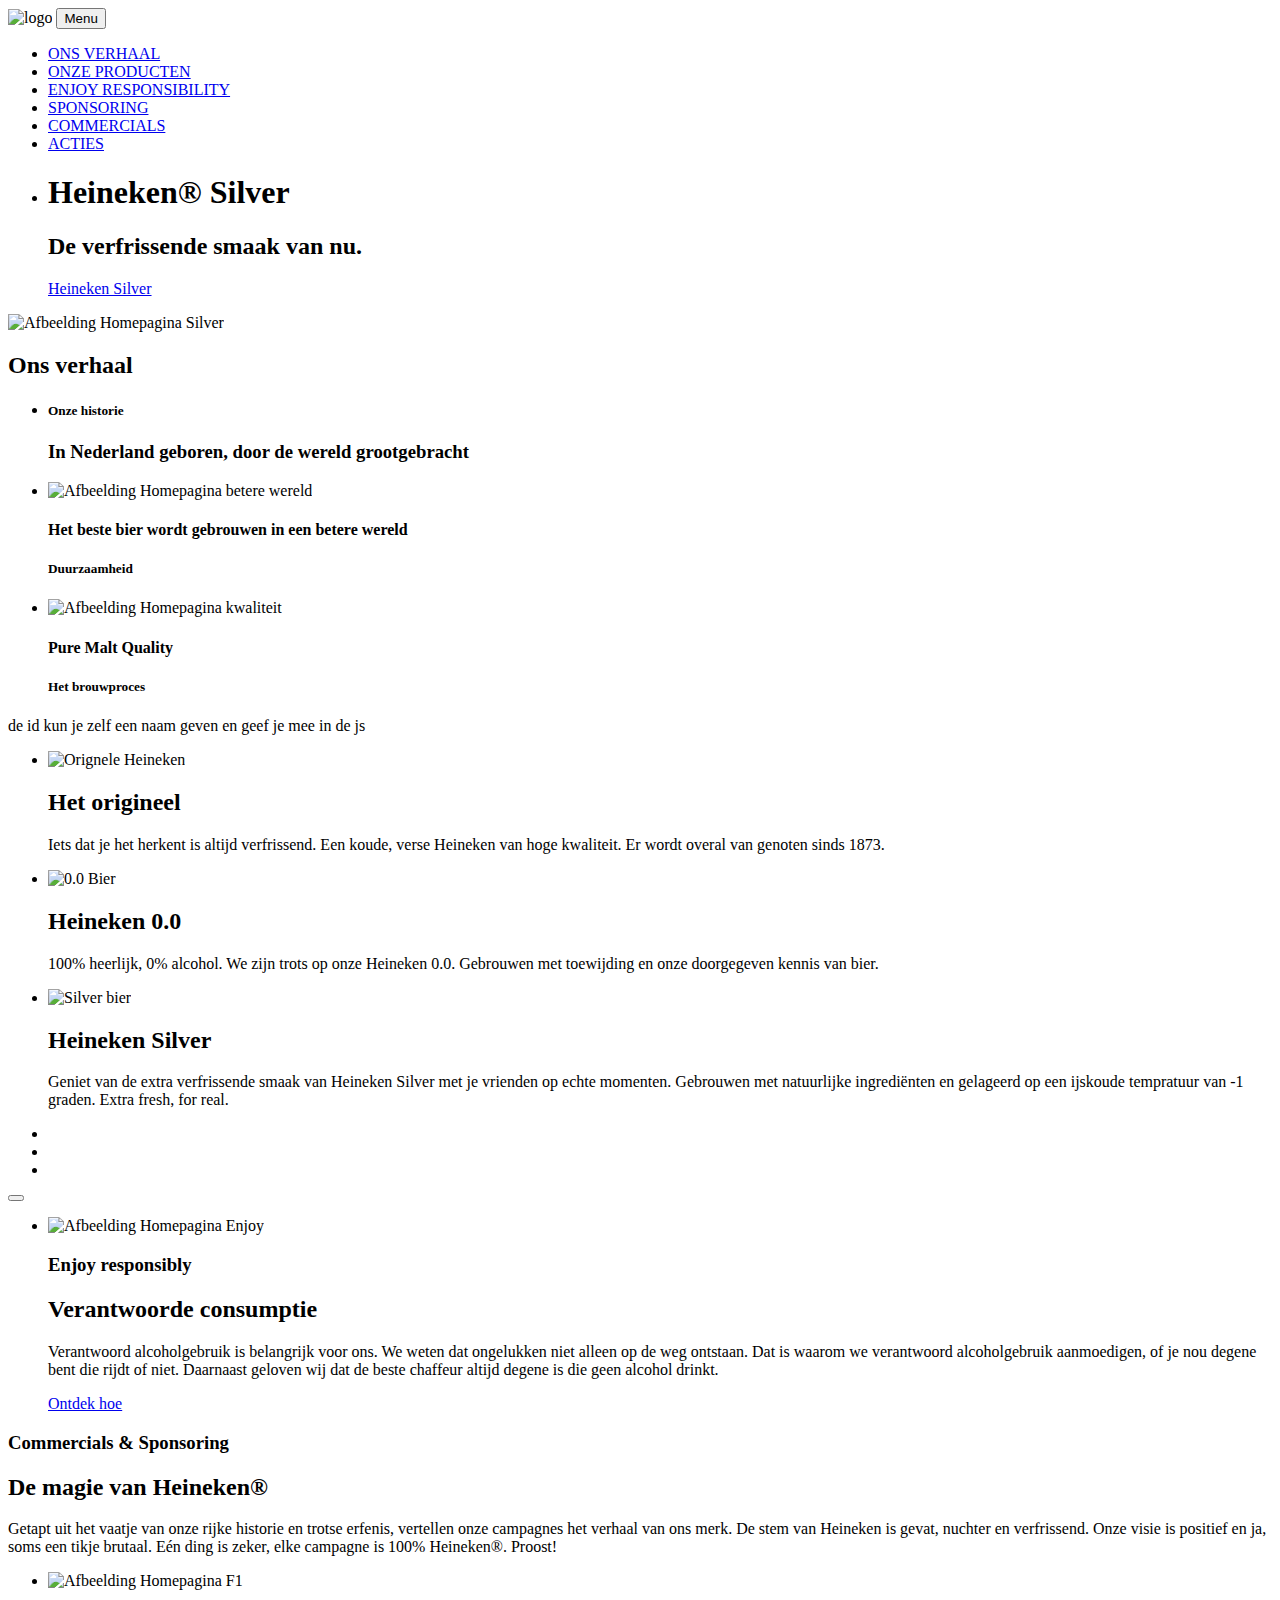
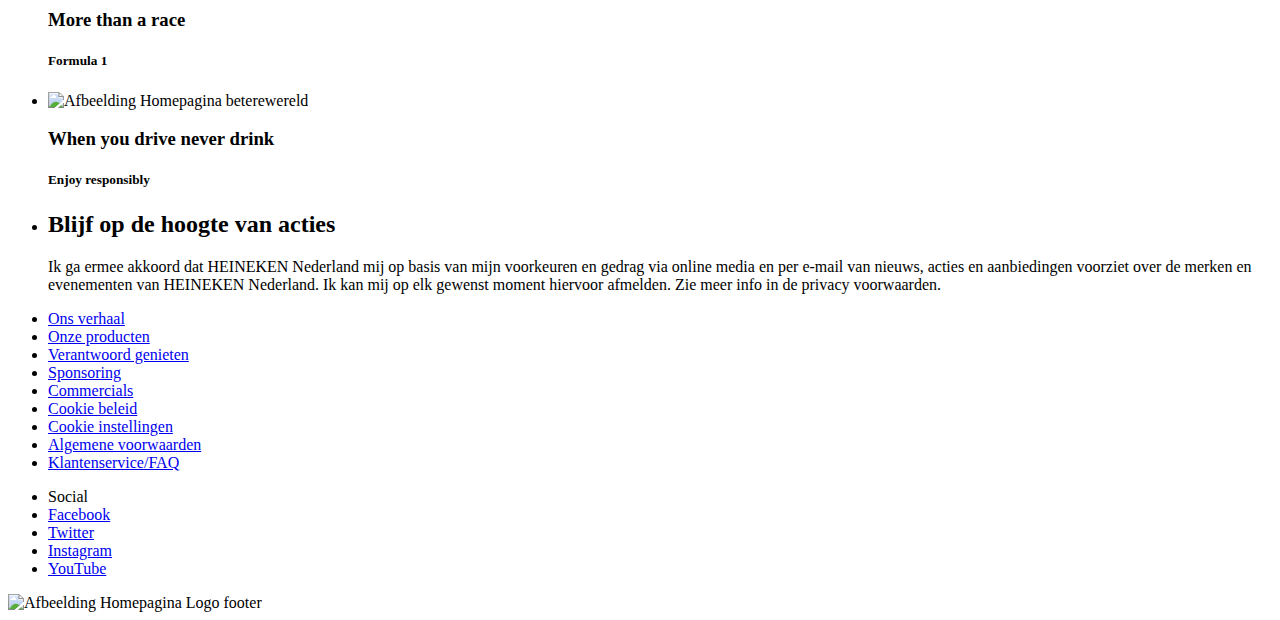
==== basiswebsite/index.html @ 36554cdf "Voortgang 2" ====
<html lang="nl">
<head>
    <meta charset="UTF-8">
    <meta http-equiv="X-UA-Compatible" content="IE=edge">
    <meta name="viewport" content="width=device-width, initial-scale=1.0">
    <title>Document</title>
    <link href="CSS/style.css" rel="stylesheet">
</head>
<body>
    <header>
            <a href="#"></a><img src="Images/heineken-logo.svg" alt="logo">
            <button aria-hidden="true"><img src="https://assets.codepen.io/274456/ui-icon-hamburger.svg" alt="" />Menu</button>
       
            <!-- <ul>   
            <li aria-label="tekst naast 3 spans" piste="rood">
                <button>
                menu
                <span></span>
                <span></span>
                <span></span>
                </button>
            </li>
        </ul>  -->
        
        <nav>   
            <ul>
                <li><a href="#">ONS VERHAAL</a></li>
                <li><a href="OnzeProducten.html">ONZE PRODUCTEN</a></li>
                <li><a href="#">ENJOY RESPONSIBILITY</a></li>
                <li><a href="#">SPONSORING</a></li>
                <li><a href="#">COMMERCIALS</a></li>
                <li><a href="#">ACTIES</a></li>
            </ul>
        </nav>
    </header>
    <main>
        <section>
            <article>
                <ul>
                    <li>
                        <h1>Heineken® Silver</h1>
                        <h2>De verfrissende smaak van nu.</h2>
                        <a href="#">Heineken Silver</a>
                    </li>
                </ul>
                     <img src="Images/Heineken-Silver2-2.jpg" alt="Afbeelding Homepagina Silver">
            </article>
        </section>
        <section>
            <h2>Ons verhaal</h2>
            <ul>
                <li>
                    <h5>Onze historie</h5>
                    <h3>In Nederland geboren, door de wereld grootgebracht</h3>
                    <!-- <img src="Images/heineken-history.jpeg" alt="Afbeelding Homepagina Historie"> -->
                </li>
                <li>
                    <img src="Images/Heineken-beterewereld.jpeg" alt="Afbeelding Homepagina betere wereld">
                    <h4>Het beste bier wordt gebrouwen in een betere wereld</h4>
                    <h5>Duurzaamheid</h5>
                </li>
                <li>
                    <img src="Images/Heineken-kwaliteit.jpeg" alt="Afbeelding Homepagina kwaliteit"> 
                    <h4>Pure Malt Quality</h4>
                    <h5>Het brouwproces</h5>
                </li>
            </ul>
        </section>
        <section id="bolletjesAndAutoScroll" class="caroCarrousel" aria-label="Voorbeeld met bolletjes en auto-scroll na bepaalde tijd" tabIndex="-1">
             de id kun je zelf een naam geven en geef je mee in de js 
            <ul>
            <li id="element1"><img src="Images/heineken-original.png" alt="Orignele Heineken" /></li>
            <h2>Het origineel</h2>
            <p>Iets dat je het herkent is altijd verfrissend. Een koude, verse Heineken van hoge kwaliteit.
                Er wordt overal van genoten sinds 1873.</p>

            <li id="element2"><img src="Images/heineken-00.png" alt="0.0 Bier" /></li>
            <h2>Heineken 0.0</h2>
            <p>100% heerlijk, 0% alcohol. We zijn trots op onze Heineken 0.0. Gebrouwen met 
                toewijding en onze doorgegeven kennis van bier.</p>

            <li id="element3"><img src="Images/heineken-silver.png" alt="Silver bier" /></li>
            <h2>Heineken Silver</h2>
            <p>Geniet van de extra verfrissende smaak van Heineken Silver met je vrienden op 
                echte momenten. Gebrouwen met natuurlijke ingrediënten en gelageerd op een ijskoude
                tempratuur van -1 graden. Extra fresh, for real.</p>
            </ul>
            
            <nav>
            <ul>
                <li><a href="#element1" aria-label="go to element1"></a></li>
                <li><a href="#element2" aria-label="go to element2"></a></li>
                <li><a href="#element3" aria-label="go to element3"></a></li>
            </ul>
            </nav>
            
            <button aria-label="start/stop autoscroll"></button>
        </section>
        <section>
            <ul>
                <li>
                    <img src="Images/heineken-enjoy.jpeg" alt="Afbeelding Homepagina Enjoy"> 
                    <h3>Enjoy responsibly</h3>
                    <h2>Verantwoorde consumptie</h2>
                    <p>Verantwoord alcoholgebruik is belangrijk voor ons. We weten dat ongelukken niet 
                        alleen op de weg ontstaan. Dat is waarom we verantwoord alcoholgebruik aanmoedigen, 
                        of je nou degene bent die rijdt of niet. Daarnaast geloven wij dat de beste chaffeur 
                        altijd degene is die geen alcohol drinkt.</p>
                    <a href="#">Ontdek hoe</a>
                </li>
            </ul>
        </section>
        <section>
            <h3>Commercials & Sponsoring</h3>
            <h2>De magie van Heineken®</h2>
            <p>Getapt uit het vaatje van onze rijke historie en trotse erfenis, vertellen onze campagnes 
                het verhaal van ons merk. De stem van Heineken is gevat, nuchter en verfrissend. Onze visie 
                is positief en ja, soms een tikje brutaal. Eén ding is zeker, elke campagne is 100% Heineken®. Proost!</p>
        </section>
        <section>
            <ul>
                <li>
                    <img src="Images/Heineken-f1.jpeg" alt="Afbeelding Homepagina F1"> 
                    <h3>More than a race</h3>
                    <h5>Formula 1</h5>
                </li>
                <li>
                    <img src="Images/Heineken-vaderzoon.png" alt="Afbeelding Homepagina beterewereld"> 
                    <h3>When you drive never drink</h3>
                    <h5>Enjoy responsibly</h5>
                </li>
            </ul>
        </section>  

    </main>
    <footer>
        <ul>
            <li>
                <h2>Blijf op de hoogte van acties</h2>
                <p>Ik ga ermee akkoord dat HEINEKEN Nederland mij op basis van mijn voorkeuren en gedrag via online
                    media en per e-mail van nieuws, acties en aanbiedingen voorziet over de merken en evenementen van HEINEKEN
                    Nederland. Ik kan mij op elk gewenst moment hiervoor afmelden. Zie meer info in de privacy voorwaarden. 
                </p>
            </li>
            <li><a href="#">Ons verhaal</a></li>
            <li><a href="OnzeProducten.html">Onze producten</a></li>
            <li><a href="#">Verantwoord genieten</a></li>
            <li><a href="#">Sponsoring</a></li>
            <li><a href="#">Commercials</a></li>
            <li><a href="#">Cookie beleid</a></li>
            <li><a href="#">Cookie instellingen</a></li>
            <li><a href="#">Algemene voorwaarden</a></li>
            <li><a href="#">Klantenservice/FAQ</a></li>
        </ul>
        <ul>
            <li>Social</li>
            <li><a href="https://www.facebook.com">Facebook</a></li>
            <li><a href="https://twitter.com/?lang=nl">Twitter</a></li>
            <li><a href="https://www.instagram.com">Instagram</a></li>
            <li><a href="https://www.youtube.com/">YouTube</a></li>
        </ul>
        <img src="Images/heineken-logo.svg" alt="Afbeelding Homepagina Logo footer">

    </footer>
<script src="JS/js.js"></script>
</body>
</html>
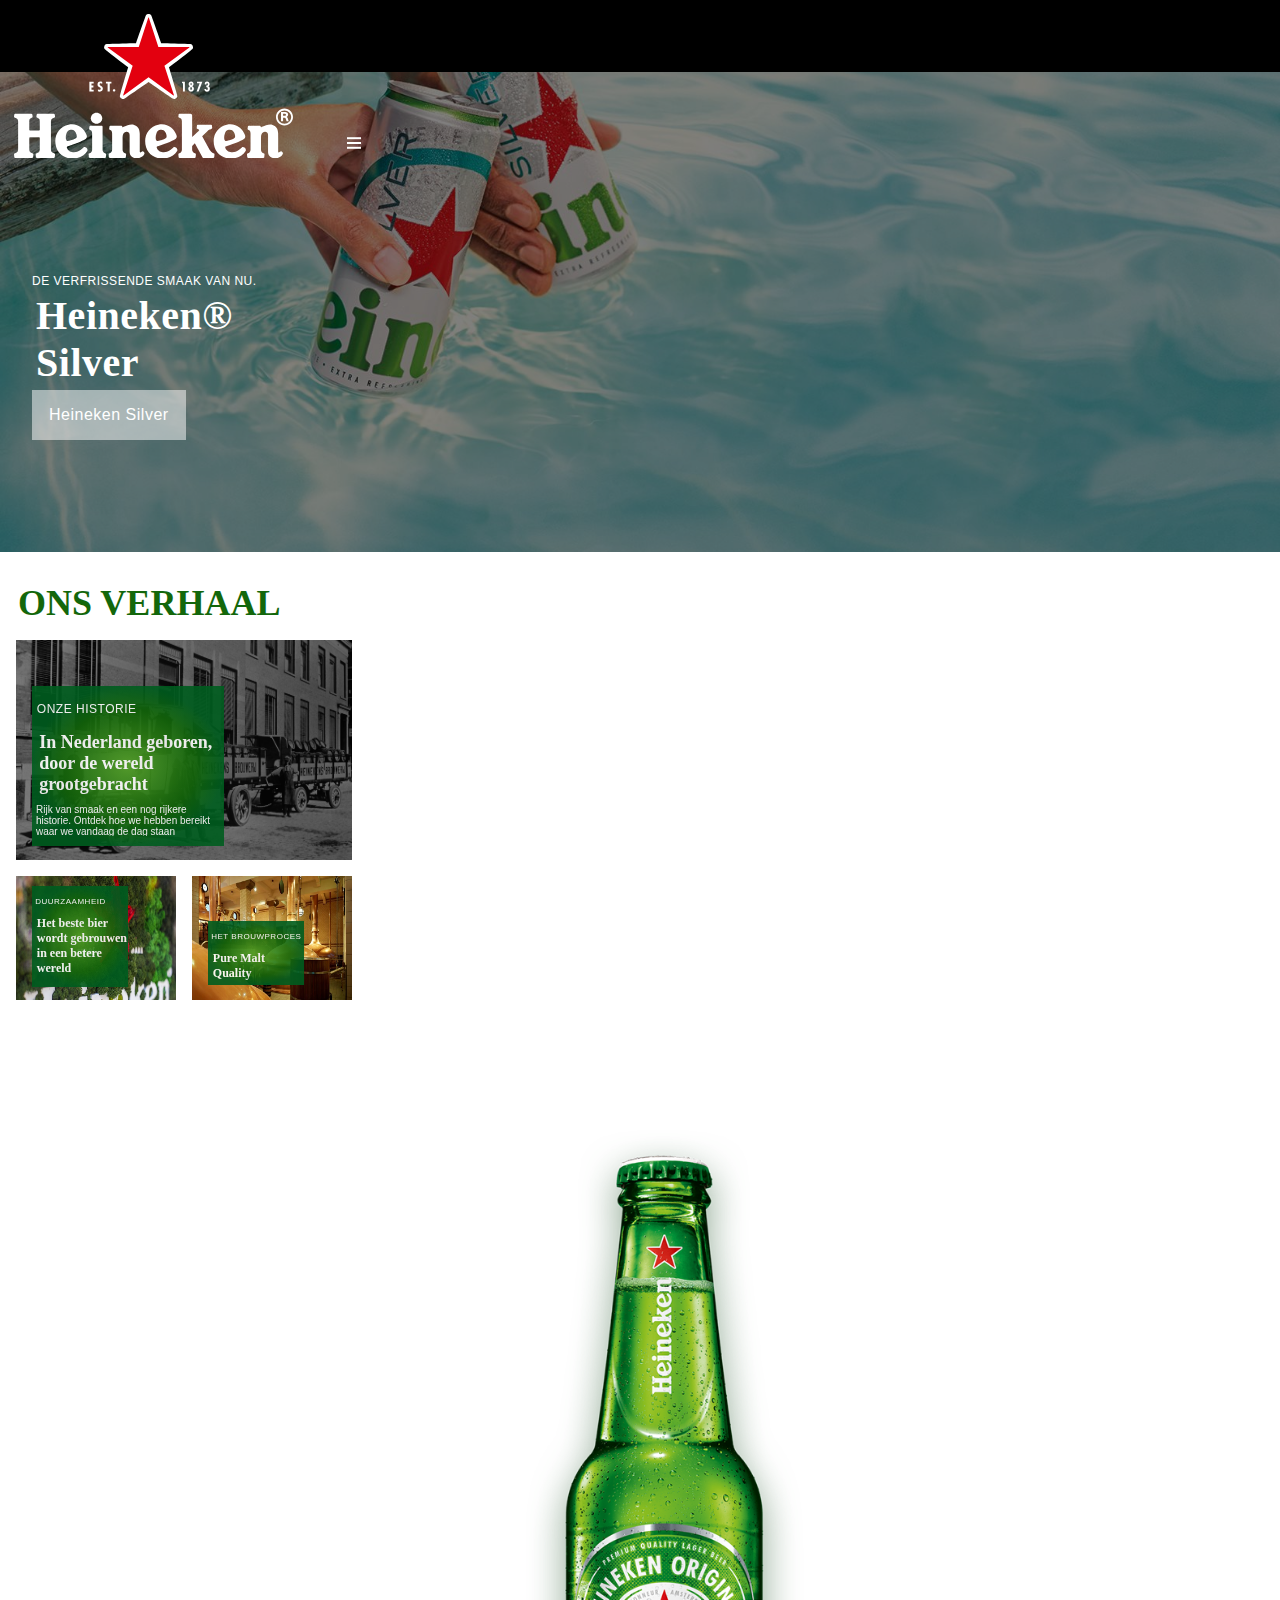
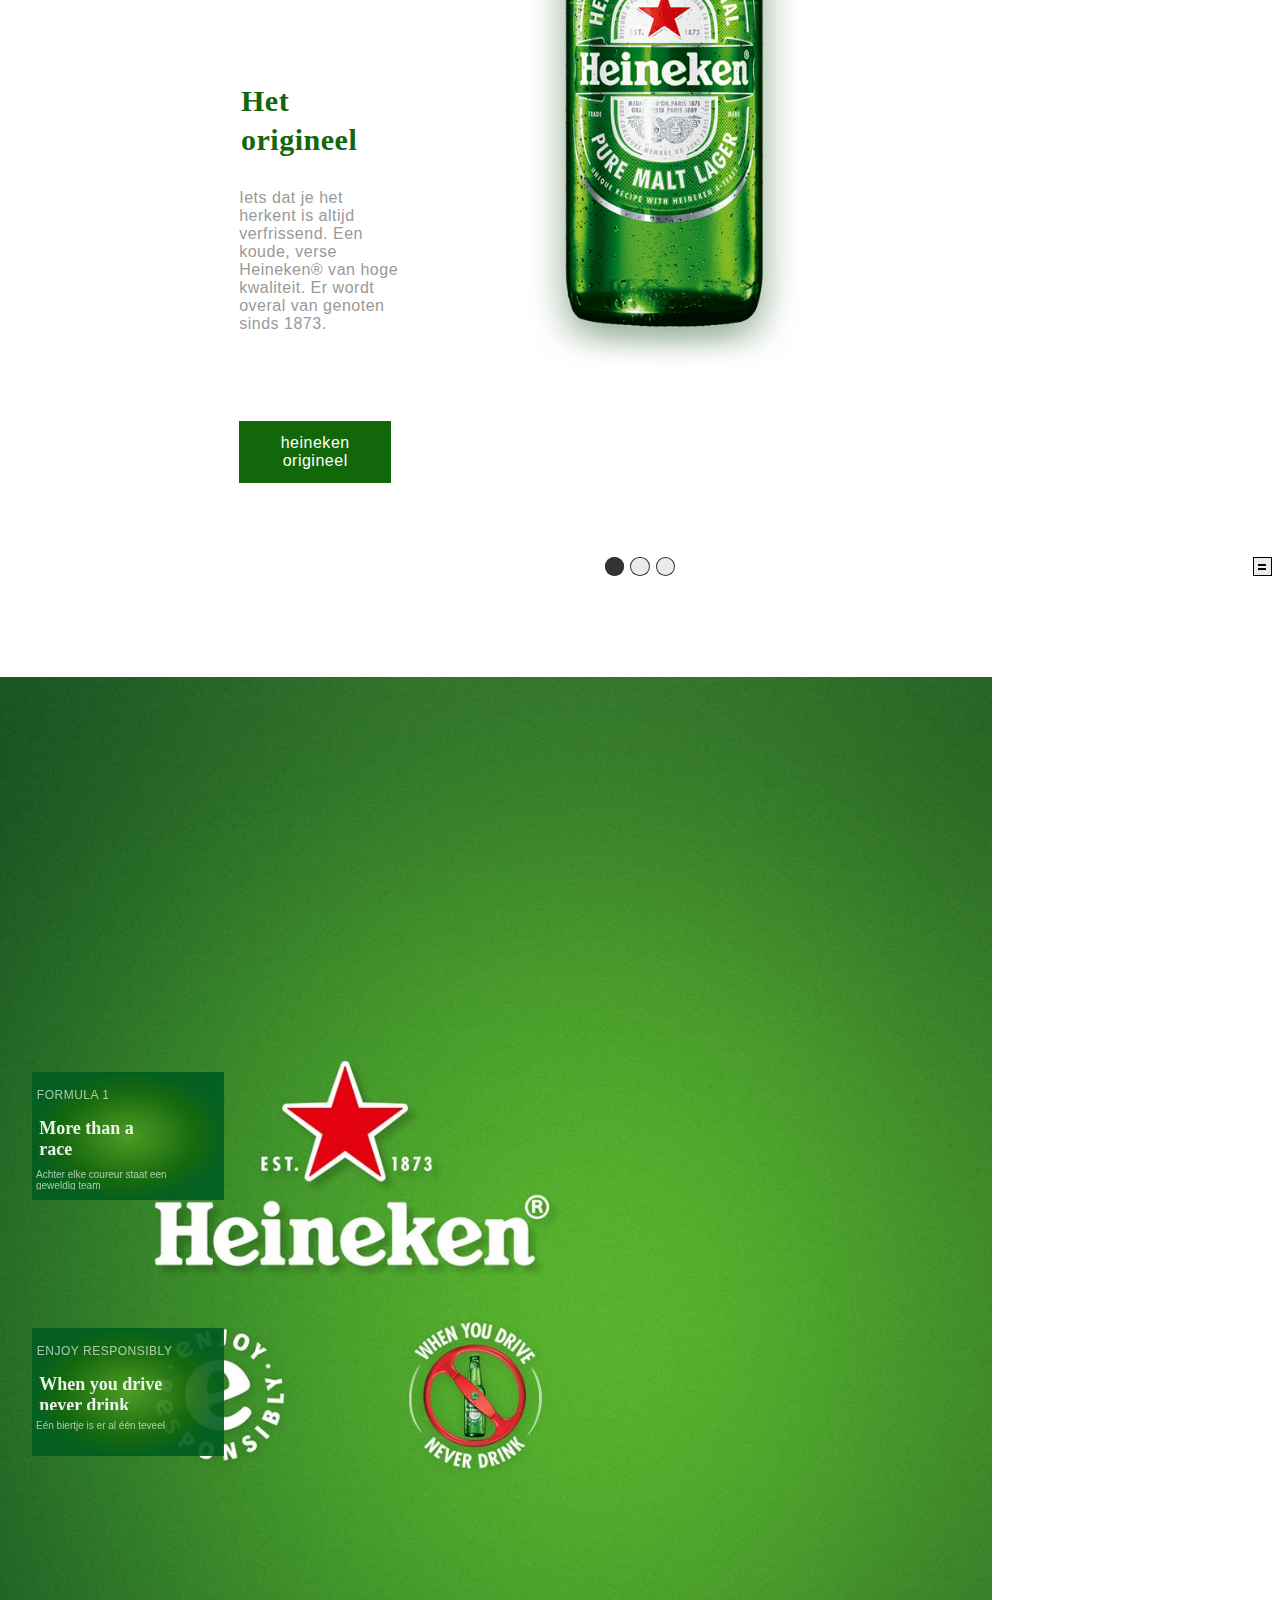
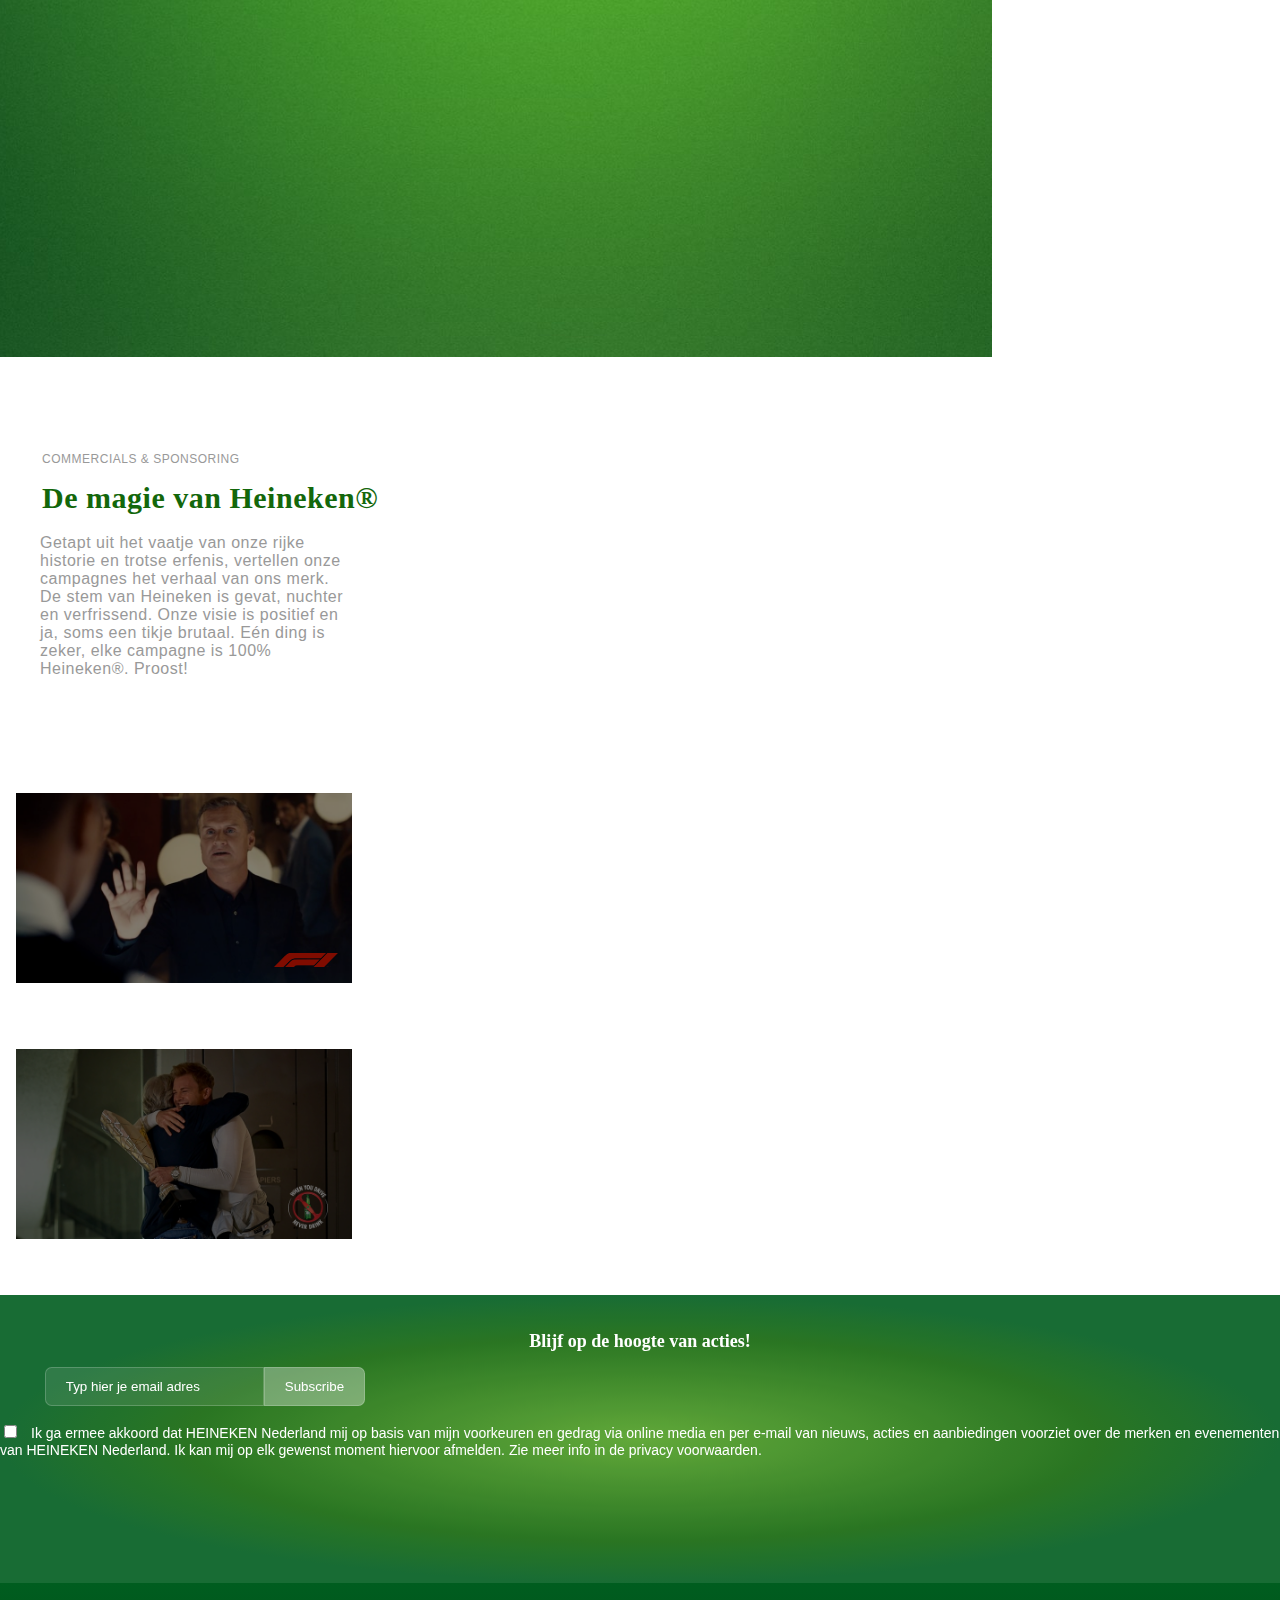
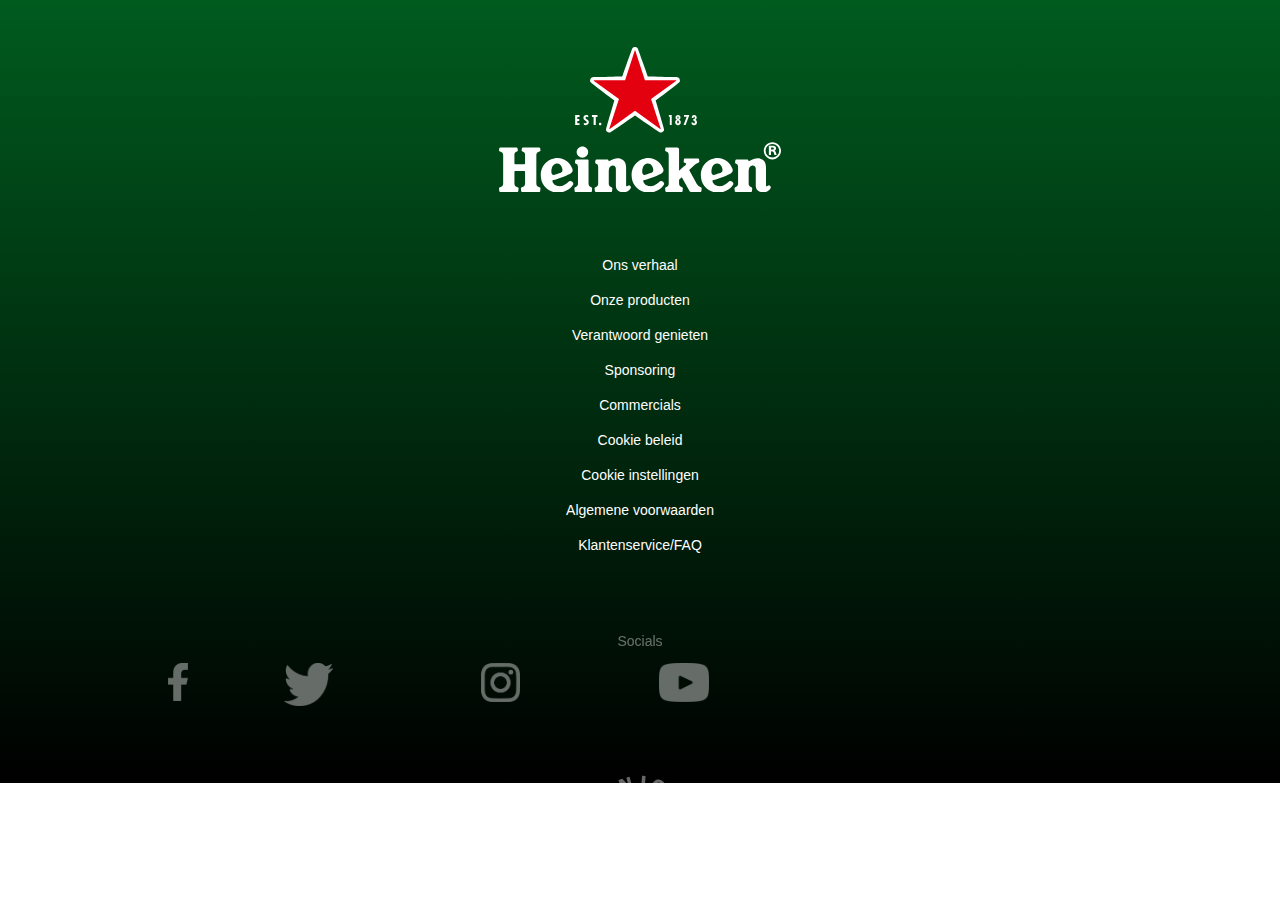
==== commit d797fdd7: "Add files via upload" ====
--- a/basiswebsite/index.html
+++ b/basiswebsite/index.html
@@ -4,172 +4,191 @@
     <meta http-equiv="X-UA-Compatible" content="IE=edge">
     <meta name="viewport" content="width=device-width, initial-scale=1.0">
     <title>Document</title>
-    <link href="CSS/style.css" rel="stylesheet">
+    <link href="styles/style.css" rel="stylesheet">
 </head>
 <body>
     <header>
-            <a href="#"></a><img src="Images/heineken-logo.svg" alt="logo">
-            <button aria-hidden="true"><img src="https://assets.codepen.io/274456/ui-icon-hamburger.svg" alt="" />Menu</button>
-       
-            <!-- <ul>   
-            <li aria-label="tekst naast 3 spans" piste="rood">
-                <button>
-                menu
-                <span></span>
-                <span></span>
-                <span></span>
-                </button>
-            </li>
-        </ul>  -->
+            <a href="#"></a><img src="images/heineken-logo.svg" alt="logo">
+            <!-- <button aria-hidden="true"><img src="https://assets.codepen.io/274456/ui-icon-hamburger.svg" alt="" />Menu</button> -->
+            <section class="streepjes">
+            <ul>   
+                <li aria-label="tekst naast 3 spans" piste="rood">
+                    <button>
+                    <!-- menu -->
+                    <span></span>
+                    <span></span>
+                    <span></span>
+                    </button>
+                </li>
+            </ul>
         
         <nav>   
             <ul>
-                <li><a href="#">ONS VERHAAL</a></li>
-                <li><a href="OnzeProducten.html">ONZE PRODUCTEN</a></li>
-                <li><a href="#">ENJOY RESPONSIBILITY</a></li>
-                <li><a href="#">SPONSORING</a></li>
-                <li><a href="#">COMMERCIALS</a></li>
-                <li><a href="#">ACTIES</a></li>
+                <li><a href="#">ons verhaal</a></li>
+                <li><a href="OnzeProducten.html">onze producten</a></li>
+                <li><a href="#">enjoy responsibility </a></li>
+                <li><a href="#">sponsoring</a></li>
+                <li><a href="#">commercials</a></li>
+                <li><a href="#">acties</a></li>
+                <li><a href="#"><img src="images/netherlands.svg" /></a></li>
             </ul>
         </nav>
     </header>
     <main>
         <section>
-            <article>
-                <ul>
-                    <li>
-                        <h1>Heineken® Silver</h1>
-                        <h2>De verfrissende smaak van nu.</h2>
-                        <a href="#">Heineken Silver</a>
-                    </li>
-                </ul>
-                     <img src="Images/Heineken-Silver2-2.jpg" alt="Afbeelding Homepagina Silver">
-            </article>
+                <div>
+                    <h1>Heineken® Silver</h1>
+                    <h2>De verfrissende smaak van nu.</h2>
+                    <a href="#">Heineken Silver</a>
+                </div>
+                    <img src="images/Heineken-Silver.jpg" alt="Afbeelding Homepagina Silver">
         </section>
         <section>
             <h2>Ons verhaal</h2>
+            <div class="historie">
+                <h3>In Nederland geboren, door de wereld grootgebracht</h3>
+                <h4>Onze historie</h5>
+                <p>Rijk van smaak en een nog rijkere historie. Ontdek hoe we hebben bereikt 
+                    waar we vandaag de dag staan</p>
+            </div>
+            <div class="beterewereld">
+                <h3>Het beste bier wordt gebrouwen in een betere wereld</h3>
+                <h4>Duurzaamheid</h4>
+            </div> 
+            <div class="brouwproces">
+                <h3>Pure Malt Quality</h3>
+                <h4>Het brouwproces</h4>
+            </div> 
             <ul>
                 <li>
-                    <h5>Onze historie</h5>
-                    <h3>In Nederland geboren, door de wereld grootgebracht</h3>
-                    <!-- <img src="Images/heineken-history.jpeg" alt="Afbeelding Homepagina Historie"> -->
+                <img src="images/heineken-history.jpeg" alt="Afbeelding Homepagina Historie"> 
                 </li>
                 <li>
-                    <img src="Images/Heineken-beterewereld.jpeg" alt="Afbeelding Homepagina betere wereld">
-                    <h4>Het beste bier wordt gebrouwen in een betere wereld</h4>
-                    <h5>Duurzaamheid</h5>
+                <img src="images/Heineken-beterewereld.jpeg" alt="Afbeelding Homepagina betere wereld"> 
                 </li>
                 <li>
-                    <img src="Images/Heineken-kwaliteit.jpeg" alt="Afbeelding Homepagina kwaliteit"> 
-                    <h4>Pure Malt Quality</h4>
-                    <h5>Het brouwproces</h5>
+                <img src="images/Heineken-kwaliteit.jpeg" alt="Afbeelding Homepagina kwaliteit">  
                 </li>
             </ul>
         </section>
         <section id="bolletjesAndAutoScroll" class="caroCarrousel" aria-label="Voorbeeld met bolletjes en auto-scroll na bepaalde tijd" tabIndex="-1">
-             de id kun je zelf een naam geven en geef je mee in de js 
+        <!-- de id kun je zelf een naam geven en geef je mee in de js -->
+        <ul>
+            <li id="element1"><img src="images/heineken-original.png" alt="het origineel">
+                <h2>Het origineel</h2>
+                <p>Iets dat je het herkent is altijd verfrissend. Een koude, verse Heineken® van hoge kwaliteit.
+                    Er wordt overal van genoten sinds 1873.</p>
+                <a href="#">heineken origineel</a>
+            </li>
+            <li id="element2"><img src="images/heineken-00.png" alt="het 0.0 biertje">
+                <h2>Heineken® 0.0</h2>
+                <p>100% heerlijk, 0% alcohol. We zijn trots op onze Heineken® 0.0. Gebrouwen met 
+                    toewijding en onze doorgegeven kennis van bier.</p>
+                <a href="#">ontdek meer</a>
+                <a href="#">Bekijk al onze producten   ></a>
+            </li>
+            <li id="element3"><img src="images/heineken-silver.png" alt="Silver bier">
+                <h2>Heineken® Silver</h2>
+                <p>Geniet van de extra verfrissende smaak van Heineken® Silver met je vrienden op 
+                    echte momenten. Gebrouwen met natuurlijke ingrediënten en gelageerd op een ijskoude
+                    tempratuur van -1 graden. Extra fresh, for real.</p>
+                <a href="#">Heineken Silver</a>
+                <a href="#">Bekijk al onze producten   ></a>
+            </li>
+        </ul>
+        <nav>
             <ul>
-            <li id="element1"><img src="Images/heineken-original.png" alt="Orignele Heineken" /></li>
-            <h2>Het origineel</h2>
-            <p>Iets dat je het herkent is altijd verfrissend. Een koude, verse Heineken van hoge kwaliteit.
-                Er wordt overal van genoten sinds 1873.</p>
-
-            <li id="element2"><img src="Images/heineken-00.png" alt="0.0 Bier" /></li>
-            <h2>Heineken 0.0</h2>
-            <p>100% heerlijk, 0% alcohol. We zijn trots op onze Heineken 0.0. Gebrouwen met 
-                toewijding en onze doorgegeven kennis van bier.</p>
-
-            <li id="element3"><img src="Images/heineken-silver.png" alt="Silver bier" /></li>
-            <h2>Heineken Silver</h2>
-            <p>Geniet van de extra verfrissende smaak van Heineken Silver met je vrienden op 
-                echte momenten. Gebrouwen met natuurlijke ingrediënten en gelageerd op een ijskoude
-                tempratuur van -1 graden. Extra fresh, for real.</p>
+            <li><a href="#element1" aria-label="go to element1"></a></li>
+            <li><a href="#element2" aria-label="go to element2"></a></li>
+            <li><a href="#element3" aria-label="go to element3"></a></li>
             </ul>
-            
-            <nav>
-            <ul>
-                <li><a href="#element1" aria-label="go to element1"></a></li>
-                <li><a href="#element2" aria-label="go to element2"></a></li>
-                <li><a href="#element3" aria-label="go to element3"></a></li>
-            </ul>
-            </nav>
-            
-            <button aria-label="start/stop autoscroll"></button>
+        </nav>
+        <button aria-label="start/stop autoscroll"></button>
         </section>
         <section>
-            <ul>
-                <li>
-                    <img src="Images/heineken-enjoy.jpeg" alt="Afbeelding Homepagina Enjoy"> 
-                    <h3>Enjoy responsibly</h3>
-                    <h2>Verantwoorde consumptie</h2>
-                    <p>Verantwoord alcoholgebruik is belangrijk voor ons. We weten dat ongelukken niet 
-                        alleen op de weg ontstaan. Dat is waarom we verantwoord alcoholgebruik aanmoedigen, 
-                        of je nou degene bent die rijdt of niet. Daarnaast geloven wij dat de beste chaffeur 
-                        altijd degene is die geen alcohol drinkt.</p>
-                    <a href="#">Ontdek hoe</a>
-                </li>
-            </ul>
+            <div>
+                <h2>Verantwoorde consumptie</h2>
+                <h3>Enjoy responsibly</h3>
+                <p>Verantwoord alcoholgebruik is belangrijk voor ons. We weten dat ongelukken niet 
+                    alleen op de weg ontstaan. Dat is waarom we verantwoord alcoholgebruik aanmoedigen, 
+                    of je nou degene bent die rijdt of niet. Daarnaast geloven wij dat de beste chaffeur 
+                    altijd degene is die geen alcohol drinkt.</p>
+                <a href="#">Ontdek hoe</a>
+            </div>
+                <img src="images/heineken-enjoy.jpeg" alt="Afbeelding Homepagina Enjoy"> 
         </section>
         <section>
+            <h2>De magie van Heineken®</h2>
             <h3>Commercials & Sponsoring</h3>
-            <h2>De magie van Heineken®</h2>
             <p>Getapt uit het vaatje van onze rijke historie en trotse erfenis, vertellen onze campagnes 
                 het verhaal van ons merk. De stem van Heineken is gevat, nuchter en verfrissend. Onze visie 
                 is positief en ja, soms een tikje brutaal. Eén ding is zeker, elke campagne is 100% Heineken®. Proost!</p>
         </section>
         <section>
+            <div class="formule1">
+                <h3>More than a race</h3>
+                <h4>Formula 1</h4>
+                <p>Achter elke coureur staat een geweldig team</p>
+            </div>
+            <div class="nietdrinken">
+                <h3>When you drive never drink</h3>
+                <h4>Enjoy responsibly</h4>
+                <p>Eén biertje is er al één teveel</p>
+            </div>
             <ul>
                 <li>
-                    <img src="Images/Heineken-f1.jpeg" alt="Afbeelding Homepagina F1"> 
-                    <h3>More than a race</h3>
-                    <h5>Formula 1</h5>
+                    <img src="images/Heineken-f1.jpeg" alt="Afbeelding Homepagina F1">
+                    <img src="images/F1logorood.png" alt="Logo formule1">  
                 </li>
                 <li>
-                    <img src="Images/Heineken-vaderzoon.png" alt="Afbeelding Homepagina beterewereld"> 
-                    <h3>When you drive never drink</h3>
-                    <h5>Enjoy responsibly</h5>
+                    <img src="images/Heineken-vaderzoon.png" alt="Afbeelding Homepagina beterewereld"> 
+                    <img src="images/whendriveneverdrink.png" alt="Icon Whendriveneverdrink">  
                 </li>
             </ul>
         </section>  
+        <section>
+                <h2>Blijf op de hoogte van acties!</h2>
+                <form>
+                    <input type="email" placeholder="Typ hier je email adres">
+                    <button type="submit">Subscribe</button>
+                </form>
 
+                <input type="checkbox"  name="checkbox1" value="algemenevoorwaarden">
+                <label for="vehicle1"> Ik ga ermee akkoord dat HEINEKEN Nederland mij op basis van mijn voorkeuren en gedrag via online
+                    media en per e-mail van nieuws, acties en aanbiedingen voorziet over de merken en evenementen van HEINEKEN
+                    Nederland. Ik kan mij op elk gewenst moment hiervoor afmelden. Zie meer info in de privacy voorwaarden.</label>
+        </section>
     </main>
     <footer>
-        <ul>
-            <li>
-                <h2>Blijf op de hoogte van acties</h2>
-                <p>Ik ga ermee akkoord dat HEINEKEN Nederland mij op basis van mijn voorkeuren en gedrag via online
-                    media en per e-mail van nieuws, acties en aanbiedingen voorziet over de merken en evenementen van HEINEKEN
-                    Nederland. Ik kan mij op elk gewenst moment hiervoor afmelden. Zie meer info in de privacy voorwaarden. 
-                </p>
-            </li>
-            <li><a href="#">Ons verhaal</a></li>
-            <li><a href="OnzeProducten.html">Onze producten</a></li>
-            <li><a href="#">Verantwoord genieten</a></li>
-            <li><a href="#">Sponsoring</a></li>
-            <li><a href="#">Commercials</a></li>
-            <li><a href="#">Cookie beleid</a></li>
-            <li><a href="#">Cookie instellingen</a></li>
-            <li><a href="#">Algemene voorwaarden</a></li>
-            <li><a href="#">Klantenservice/FAQ</a></li>
-        </ul>
-        <ul>
-            <li>Social</li>
-            <li><a href="https://www.facebook.com">Facebook</a></li>
-            <li><a href="https://twitter.com/?lang=nl">Twitter</a></li>
-            <li><a href="https://www.instagram.com">Instagram</a></li>
-            <li><a href="https://www.youtube.com/">YouTube</a></li>
-        </ul>
-        <img src="Images/heineken-logo.svg" alt="Afbeelding Homepagina Logo footer">
-
-    </footer>
-<script src="JS/js.js"></script>
+            <img src="images/heineken-logo.svg" alt="Afbeelding Homepagina Logo footer">
+            <ul>
+                <li><a href="#">Ons verhaal</a></li>
+                <li><a href="OnzeProducten.html">Onze producten</a></li>
+                <li><a href="#">Verantwoord genieten</a></li>
+                <li><a href="#">Sponsoring</a></li>
+                <li><a href="#">Commercials</a></li>
+                <li><a href="#">Cookie beleid</a></li>
+                <li><a href="#">Cookie instellingen</a></li>
+                <li><a href="#">Algemene voorwaarden</a></li>
+                <li><a href="#">Klantenservice/FAQ</a></li>
+            </ul>
+            <p>Socials</p>
+            <ul>
+                <li><a href="#"><img src="images/facebook.png" /></a></li>
+                <li><a href="#"><img src="images/twitter.png" /></a></li>
+                <li><a href="#"><img src="images/instagram.png" /></a></li>
+                <li><a href="#"><img src="images/youtube.png" /></a></li>
+            </ul>
+            <div>
+            <a href="#"><img src="images/enjoyicon.svg" /></a>
+            </div>
+    </footer> 
+<script src="scripts/script.js"></script>
 </body>
 </html>
 
 
 
 
-
-
   
-  +  
--- a/basiswebsite/styles/style.css
+++ b/basiswebsite/styles/style.css
@@ -0,0 +1,1691 @@
+body {
+    margin: 0em;
+}
+
+/**********/
+/* DIT IS DE HEADER */
+/**********/
+
+:root {
+  --color-header-background:#000000;
+
+  --color-header-button: white;
+
+  --color-header-text: white;
+
+  --color-header-hover-background: white;
+  --color-header-hover-text:black;
+
+  --color-header-focus-background: #13670b;
+
+  --color-header-active-background: black;
+  --color-header-active-text:white;
+}
+
+
+header {
+  background-color: var(--color-header-background);
+  position:sticky;
+  top: 0;
+  z-index:1;
+  height:4.5em;
+}
+
+header img  {
+  width: 24%;
+  padding: 0.9em;
+}
+
+header button {
+  z-index: 100;
+  position: relative;
+  right: -13.5em;
+  top: -1.2em; 
+  background-color: transparent;
+  color: var(--color-header-button);
+  cursor: pointer;
+  border:none;
+}
+
+header nav {
+  padding-top:4em;
+  position: fixed;
+  top:0;
+  bottom:0;
+  left:0em;
+  right:0;
+  text-align: left;
+  background: linear-gradient(90deg, rgba(0,0,0,1) 0%, rgba(0,93,31,1) 100%);
+  transform: translateX(-100%);
+  transition: .3s;
+  line-height:3em;
+  font-family: PT sans, sans-serif;
+  font-size: 0.875em;
+}
+
+header.menuOpen nav {
+  transform: translateX(0%);
+  opacity: 100;
+}
+
+header nav ul  {
+  margin:0; 
+  padding:1em;
+  list-style:none;
+}
+
+header nav ul li {
+  margin-left: 10em;
+  display: block;
+  transition-duration: 0.5s;
+}
+  
+header nav ul li:hover {
+text-decoration: underline;
+cursor: pointer; 
+}
+
+header nav ul li a {
+  font-family: PT sans, sans-serif;
+  font-size: 0.875em;
+  letter-spacing: .031875rem;
+  color: var(--color-header-text);
+  text-transform: uppercase;
+  text-decoration: none;
+  list-style-type: none;
+}
+
+
+/****************************/
+/** CODE VOOR MENU KNOP, CODE VAN SANNE HULP GEKREGEN DUS BEGRIJP NIET ALLES! **/
+/****************************/
+
+/* Simpele CSS Remedy */
+/* naar een idee van Jen Simmons */
+/* github.com/jensimmons/cssremedy */
+*, *::after, *::before {
+  box-sizing:border-box;  
+}
+
+button:not([disabled]), summary {
+	cursor:pointer;
+}
+
+/***********************/
+/** CUSTOM PROPERTIES **/
+/***********************/
+
+:root {
+  --color-button-text:#fff;
+  
+  --color-button-background:hsl(210, 100%, 56%);
+  --color-button-background-active:hsl(210, 100%, 46%);
+  --color-button-background-open:hsl(348, 83%, 47%);
+  
+  --color-button-icon-open:gold;
+  
+  /* voor de 3D kubus */
+  --color-button-background-dark:hsl(210, 100%, 41%);
+  --color-button-background-open-dark:hsl(348, 83%, 32%);
+}
+
+
+/****************************/
+/** ALLE BLOKJES & BUTTONS **/
+
+main > section > ul > li {
+  /* de buttons in het midden van de li's positioneren */
+  display:grid;
+  place-content:center;
+  list-style-type: none;
+  text-decoration: none;
+}
+
+main > section > ul > li button {
+  /* vierkant */
+  /* developer.mozilla.org/en-US/docs/Web/CSS/aspect-ratio */
+  height:2.75rem;
+  aspect-ratio:1/1;
+  
+  /* de default padding van een button verwijderen */
+  padding:0;
+  
+  /* blauw met witte tekst en geen border */
+  color:var(--color-button-text);
+  background-color:var(--color-button-background);
+  border:none;
+  
+  /* tekst zelfde als normale tekst (qua font en grootte) */
+  /* nb. default wordt een systeem-font gebruikt voor buttons */
+  /* nb. default is tekst van buttons iets kleiner dan van een p */
+  font-family:inherit;
+  font-size:1em;
+  
+}
+
+/* de button is iets donkerder tijdens het klikken */
+main > section > ul > li button:active {
+  background-color:var(--color-button-background-active);
+}
+
+
+
+/****************************/
+/** DERDE STREEPJES BUTTON **/
+
+
+section.streepjes ul {
+  list-style-type: none;
+  text-decoration: none;
+}
+
+
+section.streepjes li button {
+  padding:.5em 1em;
+  /* de aspect-ratio die voor alle buttons was ingesteld ongedaan maken */
+  aspect-ratio:unset;
+  
+  /* een grid met 2 kolommen */
+  /* eerste kolom voor de spans (auto) */
+  /* tweede kolom voor de tekst (auto) */
+  /* .5em ruimte tussen de kolommen met gap */
+  /* de grid-kinderen met alalign-items-items in het midden van de grid-cellen positionern */
+  display:grid;
+  grid-template-columns:auto auto;
+  gap:.5em;
+  align-items:center;
+  top: -4em;
+  right: -21.5em;
+  
+  
+  /* ronde hoekjes en hoofdletters */
+  border-radius:1.375em;
+  text-transform:uppercase;
+  
+  /* transities duren .5s */
+  transition-duration:.5s;
+}
+
+/* alledrie de streepjes */
+section.streepjes li button span {
+  /* alledrie de spans in de eerste rij en tweede kolom */
+  /* ze staan dan over elkaar heen */
+  grid-row-start:1;
+  grid-column-start:2;
+  
+  /* grootte en kleur van de streepjes */
+  width:.9rem;
+  height:.15rem;
+  background-color:var(--color-button-text);
+  
+  /* transities duren .5s */
+  transition-duration:.5s;
+}
+
+/* het eerste streepje */
+section.streepjes li button span:nth-of-type(1) {
+  /* met transform: */
+  /* .3em omhoog */
+  transform:translateY(-.3rem);
+}
+
+/* het tweede streepje
+section.streepjes li button span:nth-of-type(2) {
+   /* staat al op de goede plek  
+} */
+
+/* het derde streepje */
+section.streepjes li button span:nth-of-type(3) {
+  /* met transform: */
+  /* .3em omlaag */
+  transform:translateY(.3rem);
+}
+
+/*********************************************************/
+/* als de DERDE STREEPJES BUTTON de class menuOpen heeft */
+
+
+/* section.streepjes li button.menuOpen {
+  /* achtergrondkleur wijzigen naar --color-button-background-open */
+  /* background-color:var(--color-button-background-open); 
+} */
+
+/* het eerste streepje */
+section.streepjes li button.menuOpen span:nth-of-type(1) {
+  /* met transform: */
+  /* 1. 135 graden draaien met de klok mee */
+  /* 2. 25% langer maken */
+  transform:
+    rotate(135deg) 
+    scalex(1.25);
+}
+
+/* het tweede streepje */
+section.streepjes li button.menuOpen span:nth-of-type(2) {
+  /* met transform: */
+  /* horizontaal helemaal plat maken */
+  transform:
+    scalex(0);
+}
+
+/* het derde streepje */
+section.streepjes li button.menuOpen span:nth-of-type(3) {
+  /* met transform: */
+  /* 1. 135 graden draaien tegen de klok in */
+  /* 2. 25% langer maken */
+  transform:
+    rotate(-135deg) 
+    scalex(1.2);
+}
+
+
+/**********/
+/* FONT H1 & H2 EERSTE SECTION */
+/**********/
+
+main section:nth-of-type(1) h1 {
+    font-family: Heineken;
+    font-size: 2.5em;
+    color: var(--color-header-text);
+    letter-spacing: .031875rem;
+    margin:0;
+    padding: 0.1em;
+    list-style-type: none;
+    text-decoration: none;
+    order: 2;
+}
+
+main section:nth-of-type(1) h2 {
+    font-family: PT sans, sans-serif;
+    font-size: 0.750em;
+    font-weight:lighter;
+    text-transform: uppercase;
+    text-decoration: none;
+    list-style-type: none;
+    letter-spacing: .031875rem;
+    margin-bottom:0em;
+    color: var(--color-header-text);
+    order: 1;
+}
+
+
+/**********/
+/* HEINEKEN SILVER BEGIN POSITIONERING 1E SECTION */
+/**********/
+main section:nth-of-type(1) {
+  height:30em;
+  position:relative;
+}
+
+main section:nth-of-type(1) div {
+  position:absolute;
+  top: 12em;
+  left: 2em;
+  width: 16em;
+  display:flex;
+  flex-direction: column;
+}
+
+main section:nth-of-type(1) img {
+  height:100%;
+  width: 100%;
+  object-fit: cover;
+  position: relative; 
+  display: block;
+  z-index: -1;
+  filter:brightness(.5);
+}
+
+main section:nth-of-type(1) a {
+  font-family: PT sans, sans-serif;
+  color: var(--color-header-button);
+  background-color: #ffffff80;
+  letter-spacing: .031875rem;
+  text-decoration: none;
+  top: 10em;
+  padding: 1em ;
+  text-align: center;
+  display: inline-block;
+  border-radius: 0;
+  width: 60%;
+  order: 3;
+}
+
+main section:nth-of-type(1) a:hover {
+  background-color: var(--color-header-hover-background);
+  color: var(--color-header-hover-text);
+  cursor:pointer;
+}
+
+main section:nth-of-type(1) a:focus {
+  outline:none;
+  background-color: var(--color-header-focus-background);
+}
+
+main section:nth-of-type(1) a:active {
+  background-color: var(--color-header-active-background);
+  color: var(--color-header-active-text);
+}
+
+
+
+
+/****************************************************************/
+/* TWEEDE SECTION 'ONS VERHAAL' */
+/****************************************************************/
+
+section:nth-of-type(2) ul {
+  display:grid;
+  grid-template-columns: 10em 10em;
+  grid-template-rows: 5em 7.75em 7.75em; 
+  gap: 1em;
+  padding: 1em;
+  margin:0;
+  position:relative;
+  z-index: -1;
+}
+
+section:nth-of-type(2) ul li:nth-of-type(1) {
+  grid-column: 1/3;
+  grid-row: 1/3;
+  list-style-type: none;
+  filter:brightness(.5);
+  height:100%;
+  width: 100%;
+  object-fit:cover;
+  position: relative; 
+  display: block;
+  z-index: -1;
+}
+
+section:nth-of-type(2) ul li:nth-of-type(2) {
+  grid-column: 1/2;
+  grid-row: 3/4;
+  background-size:cover;
+  background-repeat: no-repeat; 
+  list-style-type: none;
+  position:absolute;
+  display: contents;
+}
+
+section:nth-of-type(2) ul li:nth-of-type(3) {
+  grid-column:2/3;
+  grid-row:3/4;
+  background-size:cover;
+  background-repeat: no-repeat; 
+  list-style-type: none;
+  position:absolute;
+  display: contents;
+}
+
+section:nth-of-type(2) ul li img {
+  text-decoration: none;
+  list-style-type: none;
+  width: 100%;
+  height: 100%;
+}
+
+main section:nth-of-type(2) {
+  height:30em;
+  position:relative;
+}
+
+.historie  {
+  position:absolute;
+  top: 12em;
+  left: 2em;
+  width: 12em;
+  height: 10em;
+  display:flex;
+  flex-direction: column;
+  background: transparent radial-gradient(closest-side at 50% 50%,#51a025 0%,#13670b 71%,#005d1f 100%) 0% 0% no-repeat padding-box;
+  opacity: .9;
+  top: 6.5em;
+}
+
+.beterewereld {
+  position:absolute;
+  top: 12em;
+  left: 2em;
+  width: 6em;
+  height: 6.3em;
+  display:flex;
+  flex-direction: column;
+  background: transparent radial-gradient(closest-side at 50% 50%,#51a025 0%,#13670b 71%,#005d1f 100%) 0% 0% no-repeat padding-box;
+  opacity: .9;
+  top: 19em;
+}
+
+.brouwproces {
+  position:absolute;
+  top: 12em;
+  left: 13em;
+  width: 6em;
+  height: 4em;
+  display:flex;
+  flex-direction: column;
+  background: transparent radial-gradient(closest-side at 50% 50%,#51a025 0%,#13670b 71%,#005d1f 100%) 0% 0% no-repeat padding-box;
+  opacity: .9;
+  top: 21.2em;
+}
+
+/****************************************************************/
+/* TWEEDE SECTION 'ONS VERHAAL'  FONTJES! */
+
+:root {  
+  --color-text-h2: #13670b;
+  --color-text-vlakken: white;
+}
+
+
+section:nth-of-type(2) h2 {
+  font-family: Heineken;
+  font-size: 2.25em;
+  color: var(--color-text-h2);
+  text-transform: uppercase;
+  padding-left: .5em;
+  margin-bottom: 0em;
+}
+
+.historie h3 {
+  font-family: Heineken;
+  color: var( --color-text-vlakken);
+  font-size: 1.125em;
+  top: 0em;
+  margin:0;
+  left: 1em;
+  padding-left:0.4em;
+  text-overflow: ellipsis;
+  white-space: wrap;
+  overflow: hidden;
+  order: 2;
+}
+
+.historie h4 {
+  font-family: PT sans, sans-serif;
+  font-size: 0.750em;
+  font-weight:lighter;
+  text-transform: uppercase;
+  text-decoration: none;
+  list-style-type: none;
+  letter-spacing: .031875rem;
+  color: var( --color-text-vlakken);
+  padding-left:0.4em;
+  order:1;
+}
+
+.historie p {
+  font-family: PT sans, sans-serif;
+  font-size: 0.625em;
+  color: var( --color-text-vlakken);
+  padding-left:0.4em;
+  white-space: wrap;
+  overflow: hidden;  
+  order: 3;
+}
+
+.beterewereld h3 {
+  font-family: Heineken;
+  color: var(--color-text-vlakken);
+  font-size: 0.75em;
+  top: 0em;
+  margin:0;
+  left: 1em;
+  padding-left:0.4em;
+  text-overflow: ellipsis;
+  white-space: wrap;
+  overflow: hidden;
+  order:2;
+}
+
+.beterewereld h4 {
+  font-family: PT sans, sans-serif;
+  font-size: 0.5em;
+  font-weight:lighter;
+  text-transform: uppercase;
+  text-decoration: none;
+  list-style-type: none;
+  letter-spacing: .031875rem;
+  color: var(--color-text-vlakken);
+  padding-left:0.4em;
+  order:1;
+}
+
+.brouwproces h3 {
+  font-family: Heineken;
+  color:var(--color-text-vlakken);
+  font-size: 0.75em;
+  top: 0em;
+  margin:0;
+  left: 1em;
+  padding-left:0.4em;
+  text-overflow: ellipsis;
+  white-space: wrap;
+  overflow: hidden;
+  order:2;
+}
+
+.brouwproces h4 {
+  font-family: PT sans, sans-serif;
+  font-size: 0.5em;
+  font-weight:lighter;
+  text-transform: uppercase;
+  text-decoration: none;
+  list-style-type: none;
+  letter-spacing: .031875rem;
+  color: var( --color-text-vlakken);
+  padding-left:0.4em;
+  order:1;
+}
+
+
+/****************************************************************/
+/* START CARROUSEL ALGEMENE STIJLEN + 3e SECTION /*
+/****************************************************************/
+
+*, *::before, *::after {
+  box-sizing: border-box;
+}
+
+:root {
+	--maxWidth:32rem;
+}
+
+body {
+	grid-template-columns: minmax(auto, var(--maxWidth));
+	justify-content:center;
+}
+
+  
+/******************************/
+/* DE CAROCARROUSEL CONTAINER */
+
+
+.caroCarrousel {
+	/* basis waarden die door de hele carrousel gebruikt worden */
+	/* kun je zelf aanpassen */
+	--caroCarrouselMainColor:#333;
+  --caroCarrouselAccentColor:#1b75b3;
+	--caroCarrouselShadeColor:#ddd9;
+  --caroCarrouselInverseColor:#e48a4c;
+  
+  --caroCarrouselAutoScrollInterval:4000;
+
+  position: relative;
+	outline:none;
+}
+
+/* dark mode */
+@media (prefers-color-scheme: dark) {
+  .caroCarrousel {
+    --caroCarrouselMainColor:#ccc;
+    --caroCarrouselShadeColor:#4449;
+  }
+}
+
+
+/************************************/
+/* de carrousel elementen container */
+.caroCarrousel > ul {
+  margin: 0; padding: 0;
+  list-style: none;
+	display: flex;
+	
+	/* handmatig scrollen is mogelijk */
+	overflow: hidden;
+	
+	/* snappen als er gescrolled wordt - andere helft bij li */
+  scroll-snap-type: inline mandatory;
+  /* scrollbar zoveel mogelijk verbergen */
+  -webkit-overflow-scrolling: touch; /* voor iOS*/
+  -ms-overflow-style: none; /* voor IE */
+	scrollbar-width: none; /* voor firefox */
+}
+
+.caroCarrousel > ul::-webkit-scrollbar {
+  /* scrollbar zoveel mogelijk verbergen */
+  display: none; /* voor chrome, safari en edge*/
+}
+
+
+/**************************/
+/* de carrousel elementen */
+.caroCarrousel > ul li {
+  flex-basis: 100%;
+  flex-shrink: 0;
+  /* snappen als er gescrolled wordt - andere helft bij ul */
+	scroll-snap-align:center;
+}
+
+
+/**********************************/
+/* de carrousel elementen content */
+
+/* de stijlen voor jouw content hier */
+.caroCarrousel > ul li > img {
+  display: block;
+  width: 65%;
+  margin-left: 11em;
+}
+
+/* .caroCarrousel ul li:nth-of-type(1) {
+  display: flex;
+} */
+
+
+
+/******************************/
+/* DE CAROCARROUSEL FONTS */
+
+:root {
+  --color-text-h2-eersteli: #13670b;
+  --color-broodtekst-p: #999999;
+
+  --color-element1-link: #13670b;
+  --color-element1-hover-background: black;
+  --color-element1-hover-text:white;
+  --color-element1-focus-background: #cccccc;
+  --color-element1-active-background: #e3000f;
+  --color-element1-active-text:white;
+
+  --color-text-h2-tweedeli: #1b4677;
+
+  --color-background-button: #1b4677;
+  --color-text-background: white;
+  --color-element2-hover-background: #cccccc;
+  --color-element2-hover-text:white;
+  --color-element2-focus-background: black;
+  --color-element2-active-background: #e3000f;
+  --color-element2-active-text:white;
+
+  --color-meerproducten: #646464;
+
+  --color-text-h2-derdeli: #646464;
+
+  --color-element3-button-text: white;
+  --color-element3-button-background: #cccccc;
+  --color-element3-hover-background: black;
+  --color-element3-hover-text:white;
+  --color-element3-focus-background: #cccccc;
+  --color-element3-active-background: #e3000f;
+  --color-element3-active-text:white;
+}
+
+
+.caroCarrousel ul li:nth-of-type(1) h2 {
+  font-family: Heineken;
+  font-size: 1.875em;
+  color: var(--color-text-h2-eersteli);
+  line-height: 1.3; 
+  letter-spacing: .031875rem;
+  padding-left: 1.5em;
+  top: -20em;
+  margin-top: -10em;
+  padding-bottom: 0;
+  width: 1em;
+}
+
+.caroCarrousel ul li:nth-of-type(1) p {
+  font-family: PT sans, sans-serif;
+  font-size: 1em;
+  color: var(--color-broodtekst-p); 
+  font-weight:lighter;
+  letter-spacing: .031875rem;
+  width: 13em;
+  margin: 0;
+  padding-left: 2.7em; 
+  margin-top: -12em;
+} 
+
+#element1 a {
+  font-family: PT sans, sans-serif;
+  color: white;
+  background-color: var(--color-element1-link);
+  letter-spacing: .031875rem;
+  text-decoration: none;
+  margin-top: 2.5em;
+  margin-left:2.7em;
+  padding: 0.8em;
+  text-align: center;
+  display: inline-block;
+  border-radius: 0;
+  cursor: pointer;
+  width: 9.5em;
+}
+
+#element1 a:hover {
+  background-color: var( --color-element1-hover-background);
+  color: var(--color-element1-hover-text);
+}
+
+#element1 a:focus {
+  outline:none;
+  background-color: var(--color-element1-focus-background);
+}
+
+#element1 a:active {
+  background-color:var(--color-element1-active-background);
+  color: var(--color-element1-active-text);
+}
+
+.caroCarrousel ul li:nth-of-type(2) h2 {
+  font-family: Heineken;
+  font-size: 1.875em;
+  color: var(--color-text-h2-tweedeli);
+  letter-spacing: .031875rem;
+  padding-left: 1.5em;
+  top: -20em;
+  margin-top: -10em;
+  padding-bottom: 0;
+  width: 1em;
+}
+
+.caroCarrousel ul li:nth-of-type(2) p{
+  font-family: PT sans, sans-serif;
+  font-size: 1em;
+  color: var(--color-broodtekst-p);
+  line-height: 1.3; 
+  font-weight:lighter;
+  letter-spacing: .031875rem;
+  width: 13.5em;
+  margin: 0;
+  padding-left: 2.7em; 
+  margin-top: -12em;
+}
+
+#element2 a:nth-of-type(1) {
+  font-family: PT sans, sans-serif;
+  color: var(--color-text-background);
+  background-color: var(--color-background-button);
+  letter-spacing: .031875rem;
+  text-decoration: none;
+  margin-top: 2.5em;
+  margin-left:2.7em;
+  padding: 0.8em;
+  text-align: center;
+  display: inline-block;
+  border-radius: 0;
+  cursor: pointer;
+  width: 9.5em;
+}
+
+#element2 a:nth-of-type(1):hover {
+  background-color: var(--color-element2-hover-background);
+  color: var(--color-element2-hover-text);
+}
+
+#element2 a:nth-of-type(1):focus{
+  outline:none;
+  background-color: var(--color-element2-focus-background);
+}
+
+#element2 a:nth-of-type(1):active {
+  background-color:var(--color-element2-active-background);
+  color: var(--color-element2-active-text);
+}
+
+#element2 a:nth-of-type(2) {
+  font-family: PT sans, sans-serif;
+  color: var(--color-meerproducten);
+  letter-spacing: .031875rem;
+  text-decoration: none;
+  margin-top: 1.5em;
+  margin-left:2.7em;
+  padding: 0.8em;
+  text-align: center;
+  display: inline-block;
+  border-radius: 0;
+  cursor: pointer;
+  width: 20.5em;
+}
+
+.caroCarrousel ul li:nth-of-type(3) h2 {
+  font-family: Heineken;
+  font-size: 1.875em;
+  color: var(--color-text-h2-derdeli);
+  letter-spacing: .031875rem;
+  padding-left: 1.5em;
+  top: -20em;
+  margin-top: -10em;
+  padding-bottom: 0;
+  width: 1em;
+}
+
+.caroCarrousel ul li:nth-of-type(3) p{
+  font-family: PT sans, sans-serif;
+  font-size: 1em;
+  color: var(--color-broodtekst-p);
+  line-height: 1.3; 
+  font-weight:lighter;
+  letter-spacing: .031875rem;
+  width: 13.5em;
+  margin: 0;
+  padding-left: 2.7em; 
+  margin-top: -12em;
+}
+
+#element3 a:nth-of-type(1) {
+  font-family: PT sans, sans-serif;
+  color: var(--color-element3-button-text);
+  background-color: var(--color-element3-button-background);
+  letter-spacing: .031875rem;
+  text-decoration: none;
+  margin-top: 2.5em;
+  margin-left:2.7em;
+  padding: 0.8em;
+  text-align: center;
+  display: inline-block;
+  border-radius: 0;
+  cursor: pointer;
+  width: 9.5em;
+}
+
+#element3 a:nth-of-type(1):hover {
+  background-color: var(--color-element3-hover-background);
+  color: var(--color-element3-hover-text);
+}
+
+#element3 a:nth-of-type(1):focus{
+  outline:none;
+  background-color: var(--color-element3-focus-background);
+}
+
+#element3 a:nth-of-type(1):active {
+  background-color:var(--color-element3-active-background);
+  color: var(--color-element3-active-text);
+}
+
+#element3 a:nth-of-type(2) {
+  font-family: PT sans, sans-serif;
+  color: var(--color-meerproducten);
+  letter-spacing: .031875rem;
+  text-decoration: none;
+  margin-top: 1.5em;
+  margin-left:2.7em;
+  padding: 0.8em;
+  text-align: center;
+  display: inline-block;
+  border-radius: 0;
+  cursor: pointer;
+  width: 20.5em;
+}
+
+
+/****************/
+/* DE BOLLETJES */
+
+
+/* de bolletjes container */
+.caroCarrousel nav ul {
+  position: absolute;
+	left: 2em; right: 2em;
+	bottom: -3em;
+	margin: 0;
+  padding: 0 0 .5em;
+  list-style: none;
+	
+	display: flex;
+/* 	flex-wrap:wrap; */
+  justify-content: center;
+  gap:.4em;
+}
+
+/* een bolletje container */
+.caroCarrousel > nav li {
+	flex-basis: 1.2em;
+	aspect-ratio: 1/1;
+}
+
+/* de bolletjes */
+.caroCarrousel > nav a {
+  display: block;
+  width:100%;
+  height:100%;
+  
+  text-decoration: none;
+	color: var(--caroCarrouselMainColor);
+  background-color: var(--caroCarrouselShadeColor);
+	border-radius: 50%;
+  outline: none;
+	box-shadow: inset 0 0 0 1px currentColor;
+  
+  transition: 0.5s;
+}
+
+.caroCarrousel > nav a:hover,
+.caroCarrousel > nav a:focus {
+  color: var(--caroCarrouselAccentColor);
+}
+
+.caroCarrousel > nav a.current {
+  background-color: currentColor;
+}
+
+.caroCarrousel > nav a:hover,
+.caroCarrousel > nav a:focus {
+  color: var(--caroCarrouselAccentColor);
+}
+
+.caroCarrousel > nav a.current {
+  background-color: currentColor;
+}
+
+
+/*********************/
+/* PLAY/PAUSE BUTTON */
+
+
+.caroCarrousel > button {
+  position: absolute;
+  right: .5em;
+  bottom: -2.5em;
+  
+  width: 1.2em;
+  aspect-ratio:1/1;
+  padding:0;
+  
+  font-size:inherit;
+  appearance: none;
+  background-color: var(--caroCarrouselShadeColor);
+
+  border: none;
+	outline: none;
+	box-shadow: inset 0 0 0 1px currentColor;
+	cursor: pointer;
+	
+  transition: 0.5s;
+
+	display: flex;
+  justify-content: center;
+	align-items: center;
+}
+
+.caroCarrousel > button:hover,
+.caroCarrousel > button:focus {
+  color: var(--caroCarrouselAccentColor);
+}
+
+/* play/pause button */
+.caroCarrousel > button::before,
+.caroCarrousel > button::after {
+  content: "";
+  position: absolute;
+  width: .5em; height: 2px;
+  background-color: currentColor;
+  transform-origin: calc(100% - 1px) center;
+  transition:transform 0.5s;
+}
+
+/* indien niet aan het auto-scrollen */
+/* de streepjes vormen een play-icoon */
+.caroCarrousel > button::before {
+	transform: translateY(0) rotate(45deg);
+}
+.caroCarrousel > button::after {
+	transform: translateY(0) rotate(-45deg);
+}
+
+/* indien aan het auto-scrollen */
+/* de streepjes vormen een pauze-icoon */
+.caroCarrousel.autoScrolling > button::before {
+	transform: translateY(-2px);
+}
+.caroCarrousel.autoScrolling > button::after {
+	transform: translateY(2px);
+}
+
+/* in de button draait een 'eierwekker' */
+.caroCarrousel.autoScrolling > button {
+	animation-name: carrouselAutoScrollingButton;
+  animation-duration: calc(var(--caroCarrouselAutoScrollInterval) * 1ms);
+  animation-timing-function: linear;
+  animation-iteration-count: infinite;
+}
+
+@keyframes carrouselAutoScrollingButton {
+	0%{ background-image: conic-gradient(var(--caroCarrouselInverseColor) 0%, transparent 0%); }
+	2%{ background-image: conic-gradient(var(--caroCarrouselInverseColor) 2%, transparent 0%); }
+	4%{ background-image: conic-gradient(var(--caroCarrouselInverseColor) 4%, transparent 0%); }
+	6%{ background-image: conic-gradient(var(--caroCarrouselInverseColor) 6%, transparent 0%); }
+	8%{ background-image: conic-gradient(var(--caroCarrouselInverseColor) 8%, transparent 0%); }
+	
+	10%{ background-image: conic-gradient(var(--caroCarrouselInverseColor) 10%, transparent 0%); }
+	12%{ background-image: conic-gradient(var(--caroCarrouselInverseColor) 12%, transparent 0%); }
+	14%{ background-image: conic-gradient(var(--caroCarrouselInverseColor) 14%, transparent 0%); }
+	16%{ background-image: conic-gradient(var(--caroCarrouselInverseColor) 16%, transparent 0%); }
+	18%{ background-image: conic-gradient(var(--caroCarrouselInverseColor) 18%, transparent 0%); }
+
+	20%{ background-image: conic-gradient(var(--caroCarrouselInverseColor) 20%, transparent 0%); }
+	22%{ background-image: conic-gradient(var(--caroCarrouselInverseColor) 22%, transparent 0%); }
+	24%{ background-image: conic-gradient(var(--caroCarrouselInverseColor) 24%, transparent 0%); }
+	26%{ background-image: conic-gradient(var(--caroCarrouselInverseColor) 26%, transparent 0%); }
+	28%{ background-image: conic-gradient(var(--caroCarrouselInverseColor) 28%, transparent 0%); }
+
+	30%{ background-image: conic-gradient(var(--caroCarrouselInverseColor) 30%, transparent 0%); }
+	32%{ background-image: conic-gradient(var(--caroCarrouselInverseColor) 32%, transparent 0%); }
+	34%{ background-image: conic-gradient(var(--caroCarrouselInverseColor) 34%, transparent 0%); }
+	36%{ background-image: conic-gradient(var(--caroCarrouselInverseColor) 36%, transparent 0%); }
+	38%{ background-image: conic-gradient(var(--caroCarrouselInverseColor) 38%, transparent 0%); }
+
+	40%{ background-image: conic-gradient(var(--caroCarrouselInverseColor) 40%, transparent 0%); }
+	42%{ background-image: conic-gradient(var(--caroCarrouselInverseColor) 42%, transparent 0%); }
+	44%{ background-image: conic-gradient(var(--caroCarrouselInverseColor) 44%, transparent 0%); }
+	46%{ background-image: conic-gradient(var(--caroCarrouselInverseColor) 46%, transparent 0%); }
+	48%{ background-image: conic-gradient(var(--caroCarrouselInverseColor) 48%, transparent 0%); }
+
+	50%{ background-image: conic-gradient(var(--caroCarrouselInverseColor) 50%, transparent 0%); }
+	52%{ background-image: conic-gradient(var(--caroCarrouselInverseColor) 52%, transparent 0%); }
+	54%{ background-image: conic-gradient(var(--caroCarrouselInverseColor) 54%, transparent 0%); }
+	56%{ background-image: conic-gradient(var(--caroCarrouselInverseColor) 56%, transparent 0%); }
+	58%{ background-image: conic-gradient(var(--caroCarrouselInverseColor) 58%, transparent 0%); }
+
+	60%{ background-image: conic-gradient(var(--caroCarrouselInverseColor) 60%, transparent 0%); }
+	62%{ background-image: conic-gradient(var(--caroCarrouselInverseColor) 62%, transparent 0%); }
+	64%{ background-image: conic-gradient(var(--caroCarrouselInverseColor) 64%, transparent 0%); }
+	66%{ background-image: conic-gradient(var(--caroCarrouselInverseColor) 66%, transparent 0%); }
+	68%{ background-image: conic-gradient(var(--caroCarrouselInverseColor) 68%, transparent 0%); }
+
+	70%{ background-image: conic-gradient(var(--caroCarrouselInverseColor) 70%, transparent 0%); }
+	72%{ background-image: conic-gradient(var(--caroCarrouselInverseColor) 72%, transparent 0%); }
+	74%{ background-image: conic-gradient(var(--caroCarrouselInverseColor) 74%, transparent 0%); }
+	76%{ background-image: conic-gradient(var(--caroCarrouselInverseColor) 76%, transparent 0%); }
+	78%{ background-image: conic-gradient(var(--caroCarrouselInverseColor) 78%, transparent 0%); }
+
+	80%{ background-image: conic-gradient(var(--caroCarrouselInverseColor) 80%, transparent 0%); }
+	82%{ background-image: conic-gradient(var(--caroCarrouselInverseColor) 82%, transparent 0%); }
+	84%{ background-image: conic-gradient(var(--caroCarrouselInverseColor) 84%, transparent 0%); }
+	86%{ background-image: conic-gradient(var(--caroCarrouselInverseColor) 86%, transparent 0%); }
+	88%{ background-image: conic-gradient(var(--caroCarrouselInverseColor) 88%, transparent 0%); }
+
+	90%{ background-image: conic-gradient(var(--caroCarrouselInverseColor) 90%, transparent 0%); }
+	92%{ background-image: conic-gradient(var(--caroCarrouselInverseColor) 92%, transparent 0%); }
+	94%{ background-image: conic-gradient(var(--caroCarrouselInverseColor) 94%, transparent 0%); }
+	96%{ background-image: conic-gradient(var(--caroCarrouselInverseColor) 96%, transparent 0%); }
+	98%{ background-image: conic-gradient(var(--caroCarrouselInverseColor) 98%, transparent 0%); }
+	
+	100%{ background-image: conic-gradient(var(--caroCarrouselInverseColor) 100%, transparent 0%); }
+}
+
+
+
+
+/****************************************************************/
+/* VIERDE SECTION /*
+/****************************************************************/
+
+main section:nth-of-type(4) div {
+  display: flex;
+  flex-direction: column;
+  margin-top:9em;
+  margin-left:2em;
+}
+
+main section:nth-of-type(4) img {
+  width: 100%;
+  object-fit: cover;
+  position: relative; 
+  display: block;
+  margin-left: -18em;
+  top:-24.7em;
+}
+
+
+/*********************/
+/* VIERDE SECTION FONTS */
+
+:root {
+  --color-div-h2: #13670b;
+  --color-div-h3: #999999;
+  --color-div-p: #999999;
+  --color-div-button-text: white;
+  --color-div-button-background: #cccccc;
+
+  --color-div-hover-text: white;
+  --color-div-hover-background:black;
+  --color-div-focus-background: #cccccc;
+  --color-div-active-text:white;
+  --color-div-active-background: #e3000f;
+}
+
+
+main section:nth-of-type(4) div h2 {
+  font-family: Heineken;
+  font-size: 1.875em;
+  color: var(--color-div-h2);
+  letter-spacing: .031875rem;
+  margin:0;
+  padding: 0.1em;
+  list-style-type: none;
+  text-decoration: none;
+  margin-left:2.7em;
+  order: 2;
+}
+
+main section:nth-of-type(4) div h3 {
+  font-size: .75em;
+  font-family: PT sans, sans-serif;
+  font-weight:lighter;
+  color: var(--color-div-h3);
+  text-transform: uppercase;
+  text-decoration: none;
+  list-style-type: none;
+  letter-spacing: .031875rem;
+  margin-left:7em;
+  order:1;
+}
+
+main section:nth-of-type(4) div p {
+  font-size: 1em;
+  font-family: PT sans, sans-serif;
+  font-weight:lighter;
+  color: var(--color-div-p);
+  text-decoration: none;
+  list-style-type: none;
+  letter-spacing: .031875rem;
+  margin-left:5.3em;
+  width: 15em;
+  order:3;
+}
+
+main section:nth-of-type(4) div a {
+  font-family: PT sans, sans-serif;
+  color: var(--color-div-button-text);
+  background-color: var(--color-div-button-background);
+  letter-spacing: .031875rem;
+  text-decoration: none;
+  margin-top: 2.5em;
+  margin-left:5.5em;
+  padding: 0.8em;
+  text-align: center;
+  display: inline-block;
+  border-radius: 0;
+  cursor: pointer;
+  width: 9.5em;
+  z-index:-1;
+  order:4;
+}
+
+main section:nth-of-type(4) div a:hover {
+  background-color: var(--color-div-hover-background);
+  color: var(--color-div-hover-text);
+  cursor:pointer;
+}
+
+main section:nth-of-type(4) div a:focus{
+  outline:none;
+  background-color: var(--color-div-focus-background);
+}
+
+main section:nth-of-type(4) div a:active{
+  background-color:var(--color-div-active-background);
+  color: var(--color-div-active-text);
+}
+
+
+
+
+/****************************************************************/
+/* VIJFDE SECTION /*
+/****************************************************************/
+:root {
+  --color-h2: #13670b;
+  --color-h3: #999999;
+  --color-p: #999999;
+}
+
+
+main section:nth-of-type(5) {
+  display: flex;
+  flex-direction: column;
+}
+
+/*********************/
+/* VIJFDE SECTION FONTS */
+
+main section:nth-of-type(5) h2 {
+  font-family: Heineken;
+  font-size: 1.875em;
+  color: var(--color-h2);
+  letter-spacing: .031875rem;
+  margin:0;
+  padding: 0.1em;
+  list-style-type: none;
+  text-decoration: none;
+  margin-left:1.3em;
+  order: 2;
+}
+
+main section:nth-of-type(5) h3 {
+  font-size: .75em;
+  font-family: PT sans, sans-serif;
+  font-weight:lighter;
+  color: var(--color-h3);
+  text-transform: uppercase;
+  text-decoration: none;
+  list-style-type: none;
+  letter-spacing: .031875rem;
+  margin-left:3.5em;
+  margin-top: -25em;
+  order:1;
+}
+
+main section:nth-of-type(5) p {
+  font-size: 1em;
+  font-family: PT sans, sans-serif;
+  font-weight:lighter;
+  color: var(--color-p);
+  text-decoration: none;
+  list-style-type: none;
+  letter-spacing: .031875rem;
+  margin-left:2.5em;
+  width: 19em;
+  order:3;
+}
+
+
+
+
+/****************************************************************/
+/* ZESDE SECTION  /*
+/****************************************************************/
+:root {
+  --color-formule1-h3: white;
+  --color-formule1-h4: #ffffffb3;
+  --color-formule1-p: #ffffffb3;
+
+  --color-nietdrinken-h3: white;
+  --color-nietdrinken-h4: #ffffffb3;
+  --color-nietdrinken-p: #ffffffb3;
+}
+
+
+section:nth-of-type(6) ul {
+  display: grid;
+  grid-template-columns: 21em ;
+  grid-template-rows: 15em 15em;
+  gap: 1em;
+  padding: 1em;
+  margin:0;
+  position:relative;
+  list-style-type: none;
+  z-index: -1;
+}
+
+main section:nth-of-type(6) ul li:nth-of-type(1) img {
+  grid-column: 1/3;
+  grid-row:1/2;
+  list-style-type: none;
+  text-decoration: none;
+  height:100%;
+  width:100%;
+  object-fit: cover;
+  position:relative;
+  display:block;
+  filter:brightness(.5);
+  cursor:pointer;
+}
+
+main section:nth-of-type(6) ul li:nth-of-type(1) img:nth-of-type(2) {
+  width:20%;
+  height:7%;
+  margin-left: 16em;
+  top:10em;
+}
+
+main section:nth-of-type(6) ul li:nth-of-type(2) img {
+  grid-column: 1/3;
+  grid-row:2/3;
+  list-style-type: none;
+  text-decoration: none;
+  height:100%;
+  width:100%;
+  object-fit: cover;
+  position:relative;
+  display:block;
+  filter:brightness(.5);
+  cursor:pointer;
+}
+
+main section:nth-of-type(6) ul li:nth-of-type(2) img:nth-of-type(2) {
+  width:12%;
+  height:23%;
+  z-index:1;
+  margin-left: 17em;
+  top:8.5em;
+}
+
+.formule1  {
+  position:absolute;
+  left: 2em;
+  width: 12em;
+  height: 8em;
+  display:flex;
+  flex-direction: column;
+  background: transparent radial-gradient(closest-side at 50% 50%,#51a025 0%,#13670b 71%,#005d1f 100%) 0% 0% no-repeat padding-box;
+  opacity: .9;
+  top:167em;
+}
+
+.formule1 h3 {
+  font-family: Heineken;
+  color: var(--color-formule1-h3);
+  font-size: 1.125em;
+  top: 0em;
+  margin:0;
+  left: 1em;
+  padding-left:0.4em;
+  text-overflow: ellipsis;
+  white-space: wrap;
+  overflow: hidden;
+  order: 2;
+  width:6em;
+}
+
+.formule1 h4 {
+  font-family: PT sans, sans-serif;
+  font-size: 0.750em;
+  font-weight:lighter;
+  text-transform: uppercase;
+  text-decoration: none;
+  list-style-type: none;
+  letter-spacing: .031875rem;
+  color: var(--color-formule1-h4);
+  padding-left:0.4em;
+  order:1;
+}
+
+.formule1 p {
+  font-family: PT sans, sans-serif;
+  font-size: 0.625em;
+  color: var(--color-formule1-p);
+  padding-left:0.4em;
+  white-space: wrap;
+  overflow: hidden;  
+  order: 3;
+  text-decoration:none;
+  list-style-type: none;
+  width:15em;
+}
+
+.nietdrinken  {
+  position:absolute;
+  left: 2em;
+  width: 12em;
+  height: 8em;
+  display:flex;
+  flex-direction: column;
+  background: transparent radial-gradient(closest-side at 50% 50%,#51a025 0%,#13670b 71%,#005d1f 100%) 0% 0% no-repeat padding-box;
+  opacity: .9;
+  top:183em;
+}
+
+.nietdrinken h3 {
+  font-family: Heineken;
+  color: var(--color-nietdrinken-h3);
+  font-size: 1.125em;
+  top: 0em;
+  margin:0;
+  left: 1em;
+  padding-left:0.4em;
+  text-overflow: ellipsis;
+  white-space: wrap;
+  overflow: hidden;
+  order: 2;
+  width:8em;
+  height:2em;
+}
+
+.nietdrinken h4 {
+  font-family: PT sans, sans-serif;
+  font-size: 0.750em;
+  font-weight:lighter;
+  text-transform: uppercase;
+  text-decoration: none;
+  list-style-type: none;
+  letter-spacing: .031875rem;
+  color: var(--color-nietdrinken-h4);
+  padding-left:0.4em;
+  order:1;
+}
+
+.nietdrinken p {
+  font-family: PT sans, sans-serif;
+  font-size: 0.625em;
+  color: var(--color-nietdrinken-p);
+  padding-left:0.4em;
+  white-space: wrap;
+  overflow: hidden;  
+  order: 3;
+  text-decoration:none;
+  list-style-type: none;
+  width:15em;
+}
+
+
+
+
+/****************************************************************/
+/* ZEVENDE SECTION  /*
+/****************************************************************/
+:root {
+  --color-forminput-background: #ffffff1a;
+  --color-forminput-placeholder-text: white;
+  --color-form-button-background: #ffffff57;
+  --color-form-button-text: white;
+
+  --color-form-button-hover-background: white;
+  --color-form-button-hover-text: #13670b;
+
+  --color-label-text:white;
+
+  --color-section7-h2: white;
+  --color-section7-p: white;
+}
+
+
+section:nth-of-type(7)  {
+  background: transparent radial-gradient(closest-side at 50% 50%,#51a025 0%,#13670b 71%,#005d1f 100%) 0% 0% no-repeat padding-box;
+  opacity: .9;
+  height:18em;
+}
+
+section:nth-of-type(7) form {
+  display:flex;
+  margin-left:2.8em;
+}
+
+section:nth-of-type(7) form input[type="email"] {
+  background-color: var(--color-forminput-background);
+  padding:.6875rem 1.25rem;
+  border:.0625rem solid rgba(255,255,255,.2);
+  display: block;
+  border-radius: .5em 0 0 0.5em;
+  cursor:pointer;
+}
+
+section:nth-of-type(7) form input::placeholder {
+  color: var(--color-forminput-placeholder-text);
+}
+
+section:nth-of-type(7) form button {
+  background-color:var(--color-form-button-background);
+  color:var(--color-form-button-text);
+  padding:.6875rem 1.25rem;
+  border:.0625rem solid rgba(255,255,255,.2);
+  border-radius: 0 0.5em 0.5em 0;
+}
+
+section:nth-of-type(7) form button:hover {
+  background-color:var(--color-form-button-hover-background);
+  color:var(--color-form-button-hover-text);
+}
+
+section:nth-of-type(7) label {
+  color: var(--color-label-text);
+  font-family: PT sans, sans-serif;
+  font-size: .875em;
+  margin-left: .5em;
+}
+
+section:nth-of-type(7) h2 {
+  font-family:Heineken;
+  font-size:1.125em;
+  color: var(--color-section7-h2);
+  text-align: center;
+  padding-top:2em;
+}
+
+section:nth-of-type(7) p {
+  font-family: PT sans, sans-serif;
+  font-size:.875em;
+  color: var(--color-section7-p);
+}
+
+
+
+
+/****************************************************************/
+/* FOOTER  /*
+/****************************************************************/
+:root {
+  --color-footer-linkjes:white;
+  --color-footer-p: white;
+}
+
+footer  {
+  background: linear-gradient(180deg, rgba(0,93,31,1) 0%, rgba(0,0,0,1) 100%);
+  height: 50em;
+  position:relative;
+}
+
+footer img {
+  width: 22%;
+  margin-left: auto;
+  margin-right:auto;
+  display:block;
+  padding-top:4em;
+  padding-bottom:1.5em;
+}
+
+
+footer ul:nth-of-type(1) {
+  margin-top:2em;
+  padding-left:0em;
+  display:block;
+}
+
+footer ul:nth-of-type(1) li a {
+  font-family: PT sans, sans-serif;
+  font-size:.875em;
+  color: var(--color-footer-linkjes);
+  text-decoration: none;
+  list-style-type: none;
+  line-height: 2.5em;
+}
+
+footer ul:nth-of-type(1) li {
+  text-decoration: none;
+  list-style-type: none;
+  text-align: center;
+}
+
+
+footer ul:nth-of-type(1) li:hover {
+  text-decoration: underline;
+}
+
+
+footer ul:nth-of-type(2) {
+  display:flex;
+  margin-top:-4em;
+  margin-left:auto;
+  margin-right:auto;
+  width:80%;
+
+}
+
+footer ul:nth-of-type(2) li {
+  padding:0em;
+  margin:0em;
+  text-decoration: none;
+  list-style-type: none;
+
+}
+
+
+footer ul:nth-of-type(2) li:nth-of-type(1) a img {
+  margin-left:0em;
+  opacity:.4;
+}
+
+footer ul:nth-of-type(2) li:nth-of-type(1) a img:hover {
+  opacity:1;
+  
+}
+
+footer ul:nth-of-type(2) li:nth-of-type(2) a img {
+  margin-left:1.5em;
+  margin-top:4em;
+  padding: 0em;
+  margin-right:0em;
+  opacity:.4;
+}
+
+footer ul:nth-of-type(2) li:nth-of-type(2) a img:hover {
+  opacity:1;
+  
+}
+
+footer ul:nth-of-type(2) li:nth-of-type(3) a img {
+  margin-left:0em;
+  opacity:.4;
+}
+
+footer ul:nth-of-type(2) li:nth-of-type(3) a img:hover {
+  opacity:1;
+  
+}
+
+footer ul:nth-of-type(2) li:nth-of-type(4) a img {
+  margin-left:0em;
+  opacity:.4;
+}
+
+footer ul:nth-of-type(2) li:nth-of-type(4) a img:hover {
+  opacity:1;
+  
+}
+
+footer p {
+  font-family: PT sans, sans-serif;
+  font-size:.875em;
+  color: var(--color-footer-p);
+  opacity:.4;
+  text-align: center;
+  margin-top:5em;
+}
+
+footer div a img {
+  width:9%;
+  opacity:.4;
+  margin-top: -2em;
+  display:block;
+}
+
+footer div a img:hover {
+  opacity:1;
+  
+}
+
+
+
+
+
+main section:nth-of-type(1) article h2 {
+  color: pink;
+}
+
+
+main section:nth-of-type(2) article:nth-of-type(1) ul {
+  display:grid;
+}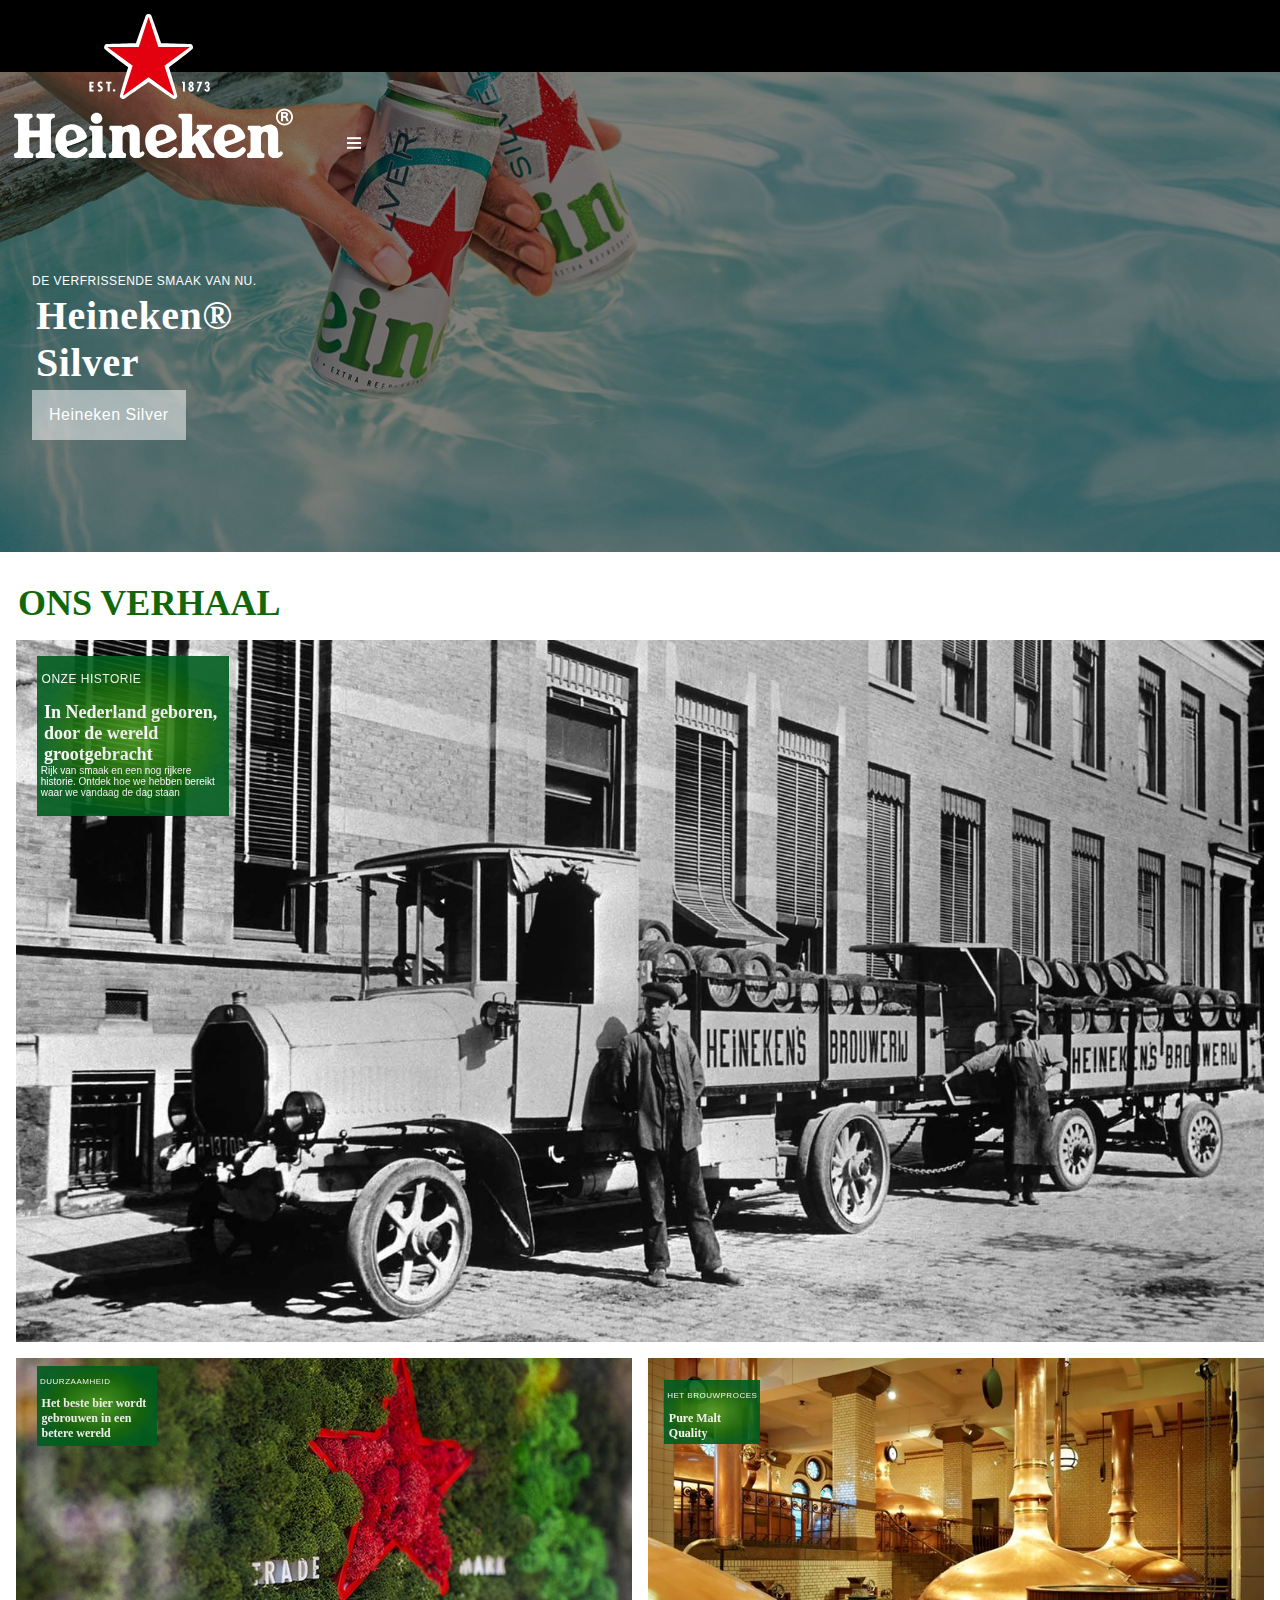
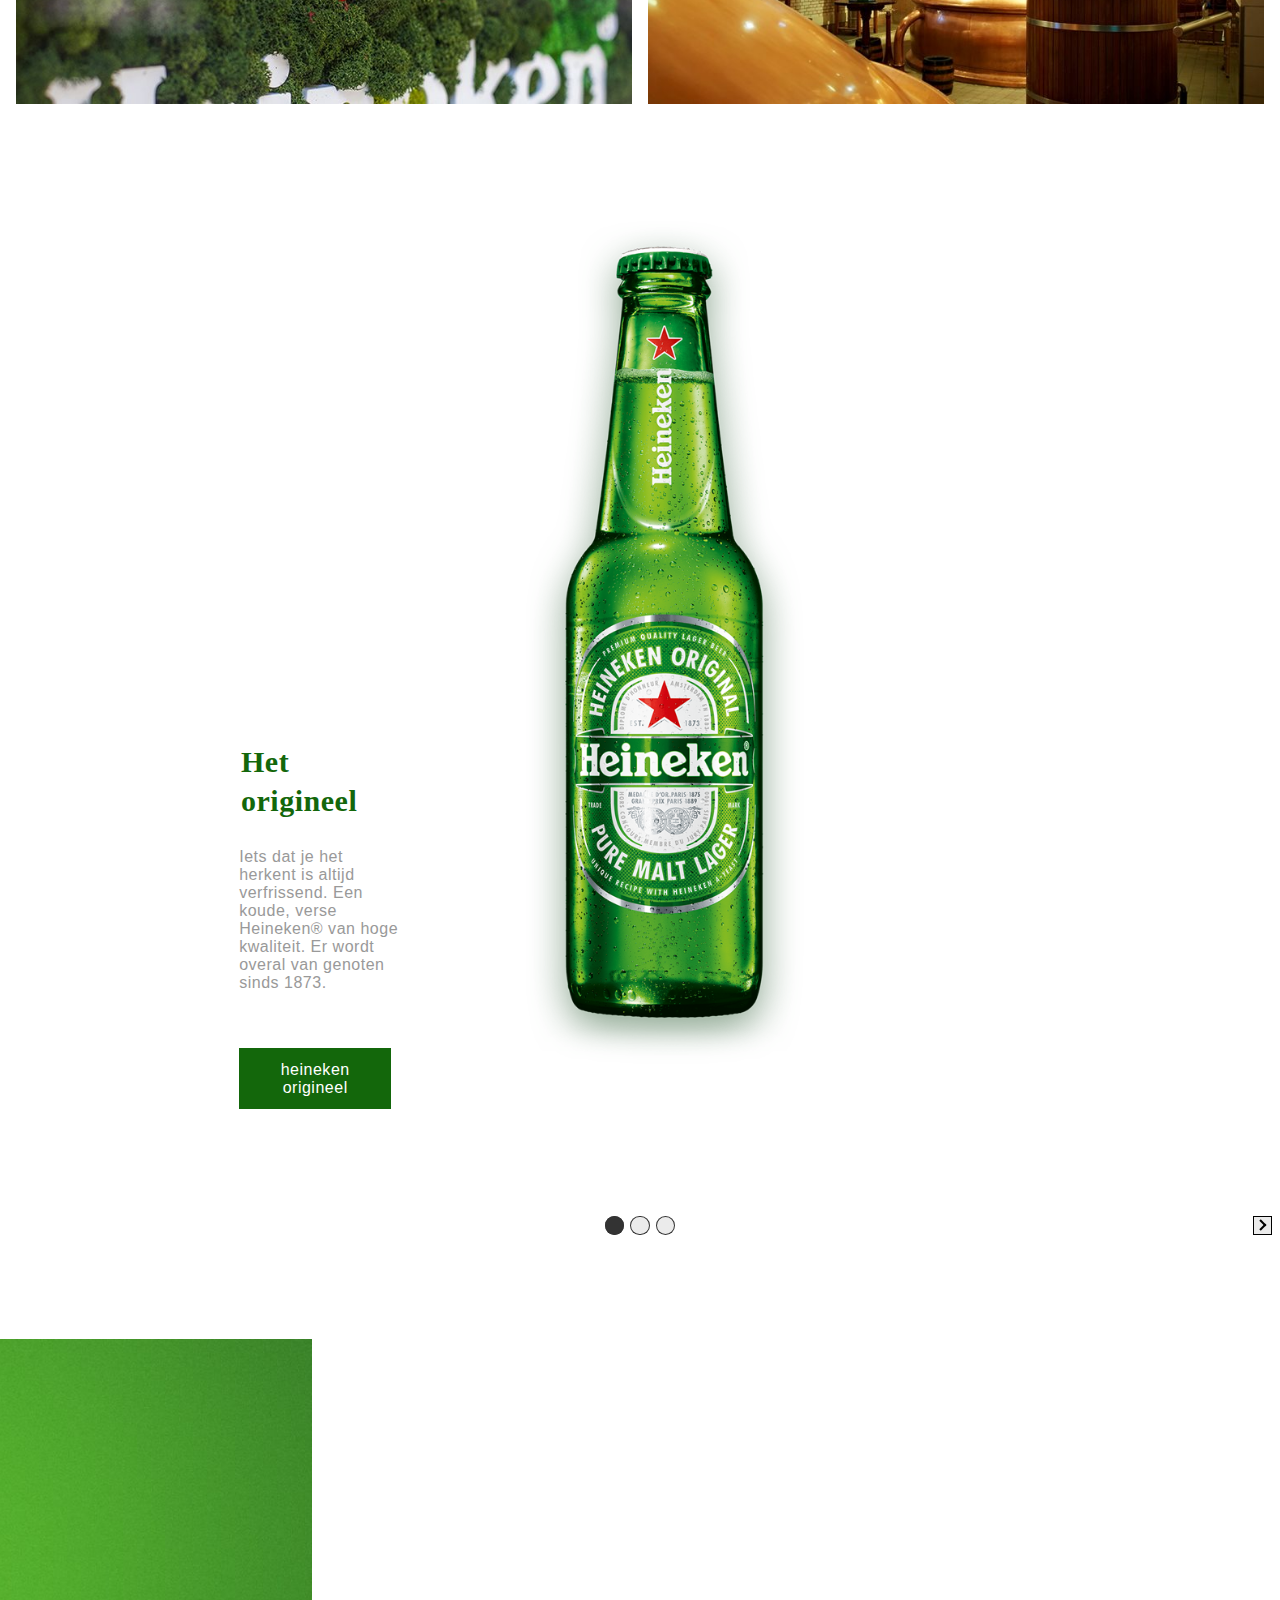
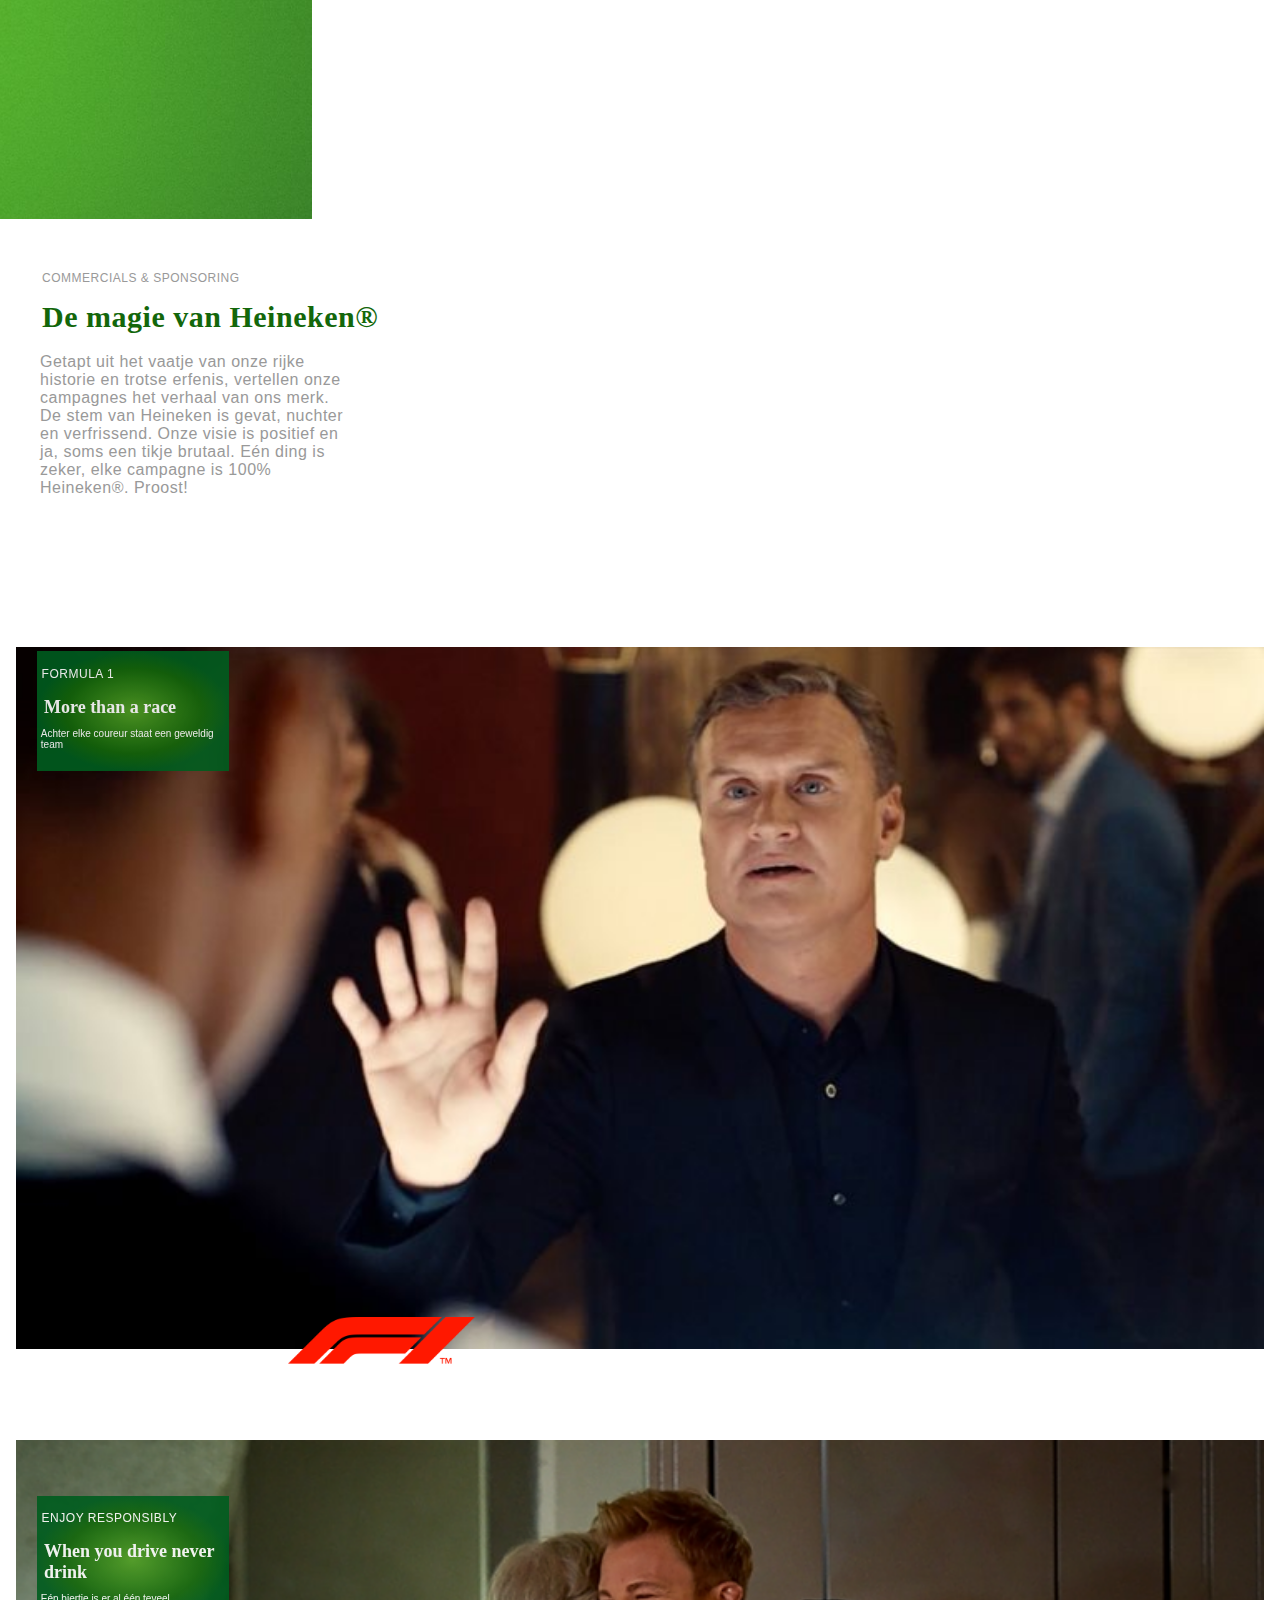
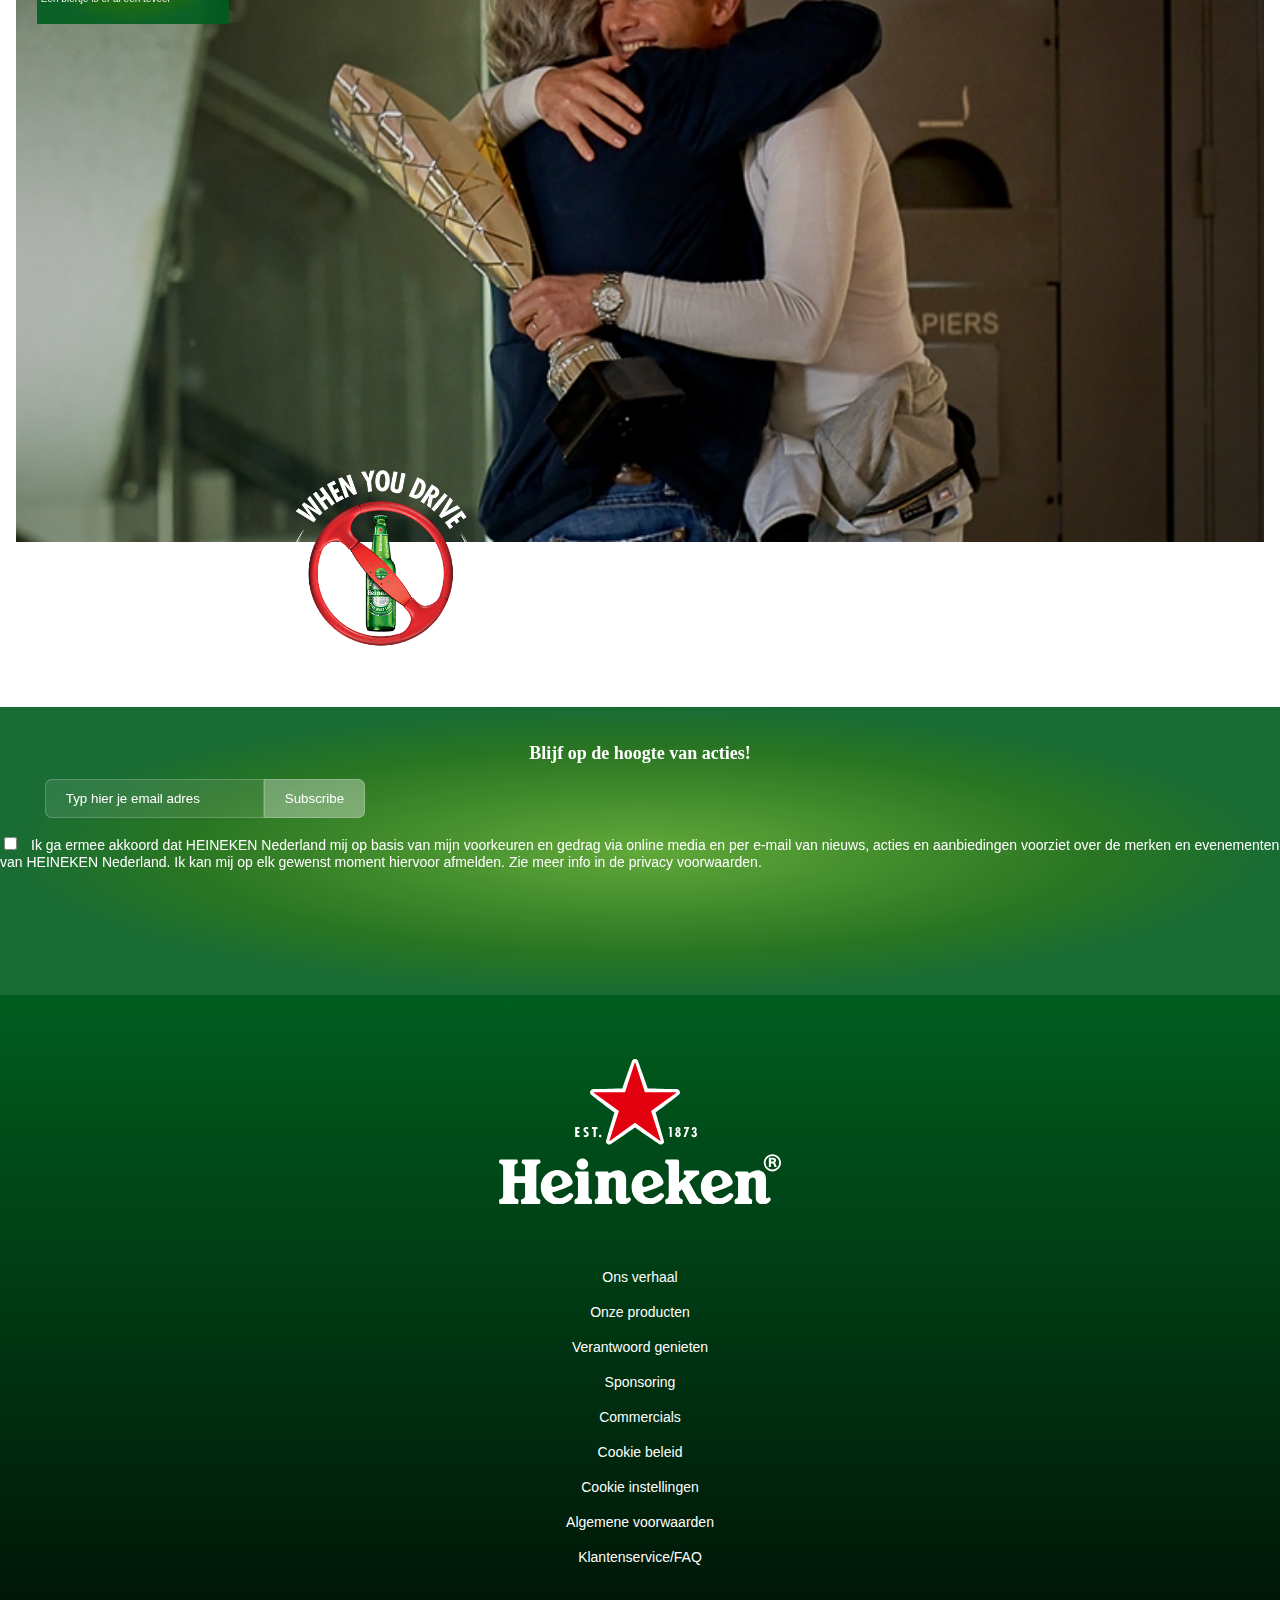
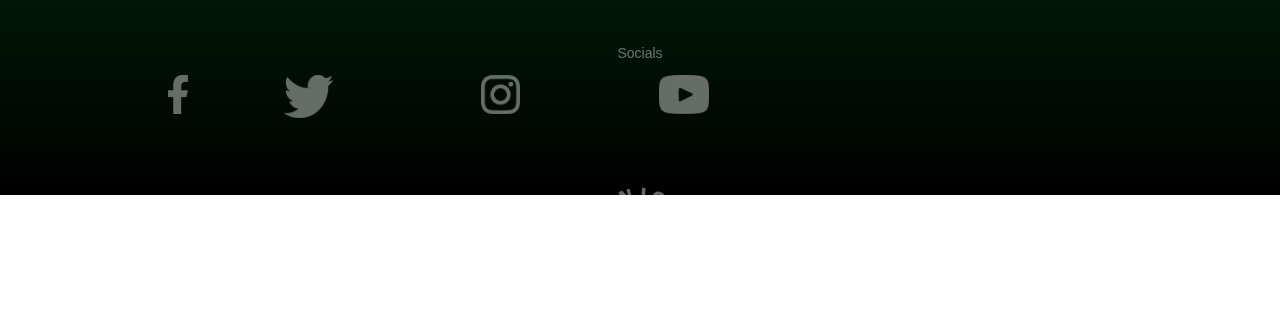
==== commit 10981274: "Versie 30sep." ====
--- a/basiswebsite/index.html
+++ b/basiswebsite/index.html
@@ -5,10 +5,11 @@
     <meta name="viewport" content="width=device-width, initial-scale=1.0">
     <title>Document</title>
     <link href="styles/style.css" rel="stylesheet">
+    <link href="styles/home.css" rel="stylesheet">
 </head>
 <body>
     <header>
-            <a href="#"></a><img src="images/heineken-logo.svg" alt="logo">
+            <a href="#"><img src="images/heineken-logo.svg" alt="logo"></a>
             <!-- <button aria-hidden="true"><img src="https://assets.codepen.io/274456/ui-icon-hamburger.svg" alt="" />Menu</button> -->
             <section class="streepjes">
             <ul>   
@@ -45,29 +46,35 @@
         </section>
         <section>
             <h2>Ons verhaal</h2>
-            <div class="historie">
-                <h3>In Nederland geboren, door de wereld grootgebracht</h3>
-                <h4>Onze historie</h5>
-                <p>Rijk van smaak en een nog rijkere historie. Ontdek hoe we hebben bereikt 
-                    waar we vandaag de dag staan</p>
-            </div>
-            <div class="beterewereld">
-                <h3>Het beste bier wordt gebrouwen in een betere wereld</h3>
-                <h4>Duurzaamheid</h4>
-            </div> 
-            <div class="brouwproces">
-                <h3>Pure Malt Quality</h3>
-                <h4>Het brouwproces</h4>
-            </div> 
-            <ul>
-                <li>
-                <img src="images/heineken-history.jpeg" alt="Afbeelding Homepagina Historie"> 
-                </li>
-                <li>
-                <img src="images/Heineken-beterewereld.jpeg" alt="Afbeelding Homepagina betere wereld"> 
-                </li>
-                <li>
-                <img src="images/Heineken-kwaliteit.jpeg" alt="Afbeelding Homepagina kwaliteit">  
+            <ul>
+                <li>
+                    <a href="">
+                        <div>
+                            <h3>In Nederland geboren, door de wereld grootgebracht</h3>
+                            <h4>Onze historie</h5>
+                            <p>Rijk van smaak en een nog rijkere historie. Ontdek hoe we hebben bereikt 
+                                waar we vandaag de dag staan</p>
+                        </div>
+                        <img src="images/heineken-history.jpeg" alt="Afbeelding Homepagina Historie"> 
+                    </a>
+                </li>
+                <li>
+                    <a href="">
+                        <div>
+                            <h3>Het beste bier wordt gebrouwen in een betere wereld</h3>
+                            <h4>Duurzaamheid</h4>
+                        </div>
+                        <img src="images/Heineken-beterewereld.jpeg" alt="Afbeelding Homepagina betere wereld"> 
+                    </a>
+                </li>
+                <li>
+                    <a href="">
+                        <div>
+                            <h3>Pure Malt Quality</h3>
+                            <h4>Het brouwproces</h4>
+                        </div>
+                        <img src="images/Heineken-kwaliteit.jpeg" alt="Afbeelding Homepagina kwaliteit"> 
+                    </a>
                 </li>
             </ul>
         </section>
@@ -106,16 +113,21 @@
         <button aria-label="start/stop autoscroll"></button>
         </section>
         <section>
-            <div>
-                <h2>Verantwoorde consumptie</h2>
-                <h3>Enjoy responsibly</h3>
-                <p>Verantwoord alcoholgebruik is belangrijk voor ons. We weten dat ongelukken niet 
+            <ul>
+                <li> <!-- de groene -->
+                    <button><img src="images/arrowbutton.png" alt="pijl"></button>
+                    <img src="images/heineken-enjoy.jpeg" alt="Afbeelding Homepagina Enjoy">  
+                </li>
+                <li>
+                    <h2>Verantwoorde consumptie</h2>
+                    <h3>Enjoy responsibly</h3>
+                    <p>Verantwoord alcoholgebruik is belangrijk voor ons. We weten dat ongelukken niet 
                     alleen op de weg ontstaan. Dat is waarom we verantwoord alcoholgebruik aanmoedigen, 
                     of je nou degene bent die rijdt of niet. Daarnaast geloven wij dat de beste chaffeur 
                     altijd degene is die geen alcohol drinkt.</p>
-                <a href="#">Ontdek hoe</a>
-            </div>
-                <img src="images/heineken-enjoy.jpeg" alt="Afbeelding Homepagina Enjoy"> 
+                    <a href="#">Ontdek hoe</a>
+                </li>
+            </ul>
         </section>
         <section>
             <h2>De magie van Heineken®</h2>
@@ -125,27 +137,31 @@
                 is positief en ja, soms een tikje brutaal. Eén ding is zeker, elke campagne is 100% Heineken®. Proost!</p>
         </section>
         <section>
-            <div class="formule1">
-                <h3>More than a race</h3>
-                <h4>Formula 1</h4>
-                <p>Achter elke coureur staat een geweldig team</p>
-            </div>
-            <div class="nietdrinken">
-                <h3>When you drive never drink</h3>
-                <h4>Enjoy responsibly</h4>
-                <p>Eén biertje is er al één teveel</p>
-            </div>
-            <ul>
-                <li>
-                    <img src="images/Heineken-f1.jpeg" alt="Afbeelding Homepagina F1">
-                    <img src="images/F1logorood.png" alt="Logo formule1">  
-                </li>
-                <li>
-                    <img src="images/Heineken-vaderzoon.png" alt="Afbeelding Homepagina beterewereld"> 
-                    <img src="images/whendriveneverdrink.png" alt="Icon Whendriveneverdrink">  
-                </li>
-            </ul>
-        </section>  
+            <ul>
+                <li>
+                    <a href="">
+                        <div>
+                            <h3>More than a race</h3>
+                            <h4>Formula 1</h4>
+                            <p>Achter elke coureur staat een geweldig team</p>
+                        </div>
+                        <img src="images/Heineken-f1.jpeg" alt="Afbeelding Homepagina F1">
+                        <img src="images/F1logorood.png" alt="Logo formule1">  
+                    </a>
+                </li>
+                <li>
+                    <a href="">
+                        <div>
+                            <h3>When you drive never drink</h3>
+                            <h4>Enjoy responsibly</h4>
+                            <p>Eén biertje is er al één teveel</p>
+                        </div>
+                        <img src="images/Heineken-vaderzoon.png" alt="Afbeelding Homepagina beterewereld"> 
+                        <img src="images/whendriveneverdrink.png" alt="Icon Whendriveneverdrink">   
+                    </a>
+                </li>
+            </ul>
+        </section>
         <section>
                 <h2>Blijf op de hoogte van acties!</h2>
                 <form>
@@ -192,3 +208,5 @@
 
   
   
+<!-- <a href="">lees meer <span class="visual-hidden">over -->
+    <!-- <img src="images/Heineken-kwaliteit.jpeg"><a href="#" alt="Afbeelding Homepagina kwaliteit"></a> -->--- a/basiswebsite/styles/style.css
+++ b/basiswebsite/styles/style.css
@@ -31,10 +31,85 @@
   height:4.5em;
 }
 
-header img  {
+header a img  {
   width: 24%;
   padding: 0.9em;
-}
+
+  position:relative;
+  
+  color:var(--color-header-text);
+  
+  text-decoration:none;
+  outline:none;
+}
+
+:root {
+  --link-color:#20603b; /* darker SeaGreen */
+  --link-visited-color:DarkSlateBlue;
+  --link-background-color:LightYellow;
+  --link-active-color:Crimson;
+  
+  --button-color:White;
+  --button-background-color:#2d8653; /* slightly darker SeaGreen */
+  --button-background-focus-color:#267347; /* darker SeaGreen */
+  --button-background-active-color:Crimson;
+  --button-border-color:rgba(0,0,0,.25);
+  
+  --input-color:#2d8653; /* slightly darker SeaGreen */
+  --input-background-color:white;
+  --input-background-hover-color:#ecf9f1; /* very light SeaGreen*/
+  --input-placeholder-color:#8a9;
+  --input-caret-color:Crimson;
+}
+
+header a img::before {
+  content:"images/heineken-logo.svg";
+  position:absolute;
+  left:0;
+  right:0;
+  bottom:-.125em;
+  
+  height:.25em;
+  
+  background-color:currentcolor; /* zelfde als tekst */
+  border-radius:.125em;
+  
+  transform-origin:right;
+  transform:scalex(0);
+  transition:transform .3s;
+}
+
+header a img:visited {
+  color:var(--link-visited-color);
+}
+
+header a img:focus-visible {
+  /* het is best een goed idee om de :focus van een link te laten opvallen */
+  /* als je met de tab-toets door een pagina gaat, zie je dan goed waar je elke keer geland bent */
+  background:var(--link-background-color);
+}
+
+header a img:hover {
+  /* nada - zie ::before */
+}
+
+header a img:hover::before {
+  transform-origin:left;
+  transform:scalex(1);
+}
+
+header a img:active {
+  /* als alles lekker snel gaat zie je dit niet */
+  /* maar des te meer reden om de :active state wel te definieren */
+  /* juist als iets traag verloopt, krijg je dan feedback */
+  color:var(--link-active-color);
+}
+
+
+
+
+
+
 
 header button {
   z-index: 100;
@@ -61,6 +136,7 @@
   line-height:3em;
   font-family: PT sans, sans-serif;
   font-size: 0.875em;
+  z-index:-1;
 }
 
 header.menuOpen nav {
@@ -130,1416 +206,6 @@
 }
 
 
-/****************************/
-/** ALLE BLOKJES & BUTTONS **/
-
-main > section > ul > li {
-  /* de buttons in het midden van de li's positioneren */
-  display:grid;
-  place-content:center;
-  list-style-type: none;
-  text-decoration: none;
-}
-
-main > section > ul > li button {
-  /* vierkant */
-  /* developer.mozilla.org/en-US/docs/Web/CSS/aspect-ratio */
-  height:2.75rem;
-  aspect-ratio:1/1;
-  
-  /* de default padding van een button verwijderen */
-  padding:0;
-  
-  /* blauw met witte tekst en geen border */
-  color:var(--color-button-text);
-  background-color:var(--color-button-background);
-  border:none;
-  
-  /* tekst zelfde als normale tekst (qua font en grootte) */
-  /* nb. default wordt een systeem-font gebruikt voor buttons */
-  /* nb. default is tekst van buttons iets kleiner dan van een p */
-  font-family:inherit;
-  font-size:1em;
-  
-}
-
-/* de button is iets donkerder tijdens het klikken */
-main > section > ul > li button:active {
-  background-color:var(--color-button-background-active);
-}
-
-
-
-/****************************/
-/** DERDE STREEPJES BUTTON **/
-
-
-section.streepjes ul {
-  list-style-type: none;
-  text-decoration: none;
-}
-
-
-section.streepjes li button {
-  padding:.5em 1em;
-  /* de aspect-ratio die voor alle buttons was ingesteld ongedaan maken */
-  aspect-ratio:unset;
-  
-  /* een grid met 2 kolommen */
-  /* eerste kolom voor de spans (auto) */
-  /* tweede kolom voor de tekst (auto) */
-  /* .5em ruimte tussen de kolommen met gap */
-  /* de grid-kinderen met alalign-items-items in het midden van de grid-cellen positionern */
-  display:grid;
-  grid-template-columns:auto auto;
-  gap:.5em;
-  align-items:center;
-  top: -4em;
-  right: -21.5em;
-  
-  
-  /* ronde hoekjes en hoofdletters */
-  border-radius:1.375em;
-  text-transform:uppercase;
-  
-  /* transities duren .5s */
-  transition-duration:.5s;
-}
-
-/* alledrie de streepjes */
-section.streepjes li button span {
-  /* alledrie de spans in de eerste rij en tweede kolom */
-  /* ze staan dan over elkaar heen */
-  grid-row-start:1;
-  grid-column-start:2;
-  
-  /* grootte en kleur van de streepjes */
-  width:.9rem;
-  height:.15rem;
-  background-color:var(--color-button-text);
-  
-  /* transities duren .5s */
-  transition-duration:.5s;
-}
-
-/* het eerste streepje */
-section.streepjes li button span:nth-of-type(1) {
-  /* met transform: */
-  /* .3em omhoog */
-  transform:translateY(-.3rem);
-}
-
-/* het tweede streepje
-section.streepjes li button span:nth-of-type(2) {
-   /* staat al op de goede plek  
-} */
-
-/* het derde streepje */
-section.streepjes li button span:nth-of-type(3) {
-  /* met transform: */
-  /* .3em omlaag */
-  transform:translateY(.3rem);
-}
-
-/*********************************************************/
-/* als de DERDE STREEPJES BUTTON de class menuOpen heeft */
-
-
-/* section.streepjes li button.menuOpen {
-  /* achtergrondkleur wijzigen naar --color-button-background-open */
-  /* background-color:var(--color-button-background-open); 
-} */
-
-/* het eerste streepje */
-section.streepjes li button.menuOpen span:nth-of-type(1) {
-  /* met transform: */
-  /* 1. 135 graden draaien met de klok mee */
-  /* 2. 25% langer maken */
-  transform:
-    rotate(135deg) 
-    scalex(1.25);
-}
-
-/* het tweede streepje */
-section.streepjes li button.menuOpen span:nth-of-type(2) {
-  /* met transform: */
-  /* horizontaal helemaal plat maken */
-  transform:
-    scalex(0);
-}
-
-/* het derde streepje */
-section.streepjes li button.menuOpen span:nth-of-type(3) {
-  /* met transform: */
-  /* 1. 135 graden draaien tegen de klok in */
-  /* 2. 25% langer maken */
-  transform:
-    rotate(-135deg) 
-    scalex(1.2);
-}
-
-
-/**********/
-/* FONT H1 & H2 EERSTE SECTION */
-/**********/
-
-main section:nth-of-type(1) h1 {
-    font-family: Heineken;
-    font-size: 2.5em;
-    color: var(--color-header-text);
-    letter-spacing: .031875rem;
-    margin:0;
-    padding: 0.1em;
-    list-style-type: none;
-    text-decoration: none;
-    order: 2;
-}
-
-main section:nth-of-type(1) h2 {
-    font-family: PT sans, sans-serif;
-    font-size: 0.750em;
-    font-weight:lighter;
-    text-transform: uppercase;
-    text-decoration: none;
-    list-style-type: none;
-    letter-spacing: .031875rem;
-    margin-bottom:0em;
-    color: var(--color-header-text);
-    order: 1;
-}
-
-
-/**********/
-/* HEINEKEN SILVER BEGIN POSITIONERING 1E SECTION */
-/**********/
-main section:nth-of-type(1) {
-  height:30em;
-  position:relative;
-}
-
-main section:nth-of-type(1) div {
-  position:absolute;
-  top: 12em;
-  left: 2em;
-  width: 16em;
-  display:flex;
-  flex-direction: column;
-}
-
-main section:nth-of-type(1) img {
-  height:100%;
-  width: 100%;
-  object-fit: cover;
-  position: relative; 
-  display: block;
-  z-index: -1;
-  filter:brightness(.5);
-}
-
-main section:nth-of-type(1) a {
-  font-family: PT sans, sans-serif;
-  color: var(--color-header-button);
-  background-color: #ffffff80;
-  letter-spacing: .031875rem;
-  text-decoration: none;
-  top: 10em;
-  padding: 1em ;
-  text-align: center;
-  display: inline-block;
-  border-radius: 0;
-  width: 60%;
-  order: 3;
-}
-
-main section:nth-of-type(1) a:hover {
-  background-color: var(--color-header-hover-background);
-  color: var(--color-header-hover-text);
-  cursor:pointer;
-}
-
-main section:nth-of-type(1) a:focus {
-  outline:none;
-  background-color: var(--color-header-focus-background);
-}
-
-main section:nth-of-type(1) a:active {
-  background-color: var(--color-header-active-background);
-  color: var(--color-header-active-text);
-}
-
-
-
-
-/****************************************************************/
-/* TWEEDE SECTION 'ONS VERHAAL' */
-/****************************************************************/
-
-section:nth-of-type(2) ul {
-  display:grid;
-  grid-template-columns: 10em 10em;
-  grid-template-rows: 5em 7.75em 7.75em; 
-  gap: 1em;
-  padding: 1em;
-  margin:0;
-  position:relative;
-  z-index: -1;
-}
-
-section:nth-of-type(2) ul li:nth-of-type(1) {
-  grid-column: 1/3;
-  grid-row: 1/3;
-  list-style-type: none;
-  filter:brightness(.5);
-  height:100%;
-  width: 100%;
-  object-fit:cover;
-  position: relative; 
-  display: block;
-  z-index: -1;
-}
-
-section:nth-of-type(2) ul li:nth-of-type(2) {
-  grid-column: 1/2;
-  grid-row: 3/4;
-  background-size:cover;
-  background-repeat: no-repeat; 
-  list-style-type: none;
-  position:absolute;
-  display: contents;
-}
-
-section:nth-of-type(2) ul li:nth-of-type(3) {
-  grid-column:2/3;
-  grid-row:3/4;
-  background-size:cover;
-  background-repeat: no-repeat; 
-  list-style-type: none;
-  position:absolute;
-  display: contents;
-}
-
-section:nth-of-type(2) ul li img {
-  text-decoration: none;
-  list-style-type: none;
-  width: 100%;
-  height: 100%;
-}
-
-main section:nth-of-type(2) {
-  height:30em;
-  position:relative;
-}
-
-.historie  {
-  position:absolute;
-  top: 12em;
-  left: 2em;
-  width: 12em;
-  height: 10em;
-  display:flex;
-  flex-direction: column;
-  background: transparent radial-gradient(closest-side at 50% 50%,#51a025 0%,#13670b 71%,#005d1f 100%) 0% 0% no-repeat padding-box;
-  opacity: .9;
-  top: 6.5em;
-}
-
-.beterewereld {
-  position:absolute;
-  top: 12em;
-  left: 2em;
-  width: 6em;
-  height: 6.3em;
-  display:flex;
-  flex-direction: column;
-  background: transparent radial-gradient(closest-side at 50% 50%,#51a025 0%,#13670b 71%,#005d1f 100%) 0% 0% no-repeat padding-box;
-  opacity: .9;
-  top: 19em;
-}
-
-.brouwproces {
-  position:absolute;
-  top: 12em;
-  left: 13em;
-  width: 6em;
-  height: 4em;
-  display:flex;
-  flex-direction: column;
-  background: transparent radial-gradient(closest-side at 50% 50%,#51a025 0%,#13670b 71%,#005d1f 100%) 0% 0% no-repeat padding-box;
-  opacity: .9;
-  top: 21.2em;
-}
-
-/****************************************************************/
-/* TWEEDE SECTION 'ONS VERHAAL'  FONTJES! */
-
-:root {  
-  --color-text-h2: #13670b;
-  --color-text-vlakken: white;
-}
-
-
-section:nth-of-type(2) h2 {
-  font-family: Heineken;
-  font-size: 2.25em;
-  color: var(--color-text-h2);
-  text-transform: uppercase;
-  padding-left: .5em;
-  margin-bottom: 0em;
-}
-
-.historie h3 {
-  font-family: Heineken;
-  color: var( --color-text-vlakken);
-  font-size: 1.125em;
-  top: 0em;
-  margin:0;
-  left: 1em;
-  padding-left:0.4em;
-  text-overflow: ellipsis;
-  white-space: wrap;
-  overflow: hidden;
-  order: 2;
-}
-
-.historie h4 {
-  font-family: PT sans, sans-serif;
-  font-size: 0.750em;
-  font-weight:lighter;
-  text-transform: uppercase;
-  text-decoration: none;
-  list-style-type: none;
-  letter-spacing: .031875rem;
-  color: var( --color-text-vlakken);
-  padding-left:0.4em;
-  order:1;
-}
-
-.historie p {
-  font-family: PT sans, sans-serif;
-  font-size: 0.625em;
-  color: var( --color-text-vlakken);
-  padding-left:0.4em;
-  white-space: wrap;
-  overflow: hidden;  
-  order: 3;
-}
-
-.beterewereld h3 {
-  font-family: Heineken;
-  color: var(--color-text-vlakken);
-  font-size: 0.75em;
-  top: 0em;
-  margin:0;
-  left: 1em;
-  padding-left:0.4em;
-  text-overflow: ellipsis;
-  white-space: wrap;
-  overflow: hidden;
-  order:2;
-}
-
-.beterewereld h4 {
-  font-family: PT sans, sans-serif;
-  font-size: 0.5em;
-  font-weight:lighter;
-  text-transform: uppercase;
-  text-decoration: none;
-  list-style-type: none;
-  letter-spacing: .031875rem;
-  color: var(--color-text-vlakken);
-  padding-left:0.4em;
-  order:1;
-}
-
-.brouwproces h3 {
-  font-family: Heineken;
-  color:var(--color-text-vlakken);
-  font-size: 0.75em;
-  top: 0em;
-  margin:0;
-  left: 1em;
-  padding-left:0.4em;
-  text-overflow: ellipsis;
-  white-space: wrap;
-  overflow: hidden;
-  order:2;
-}
-
-.brouwproces h4 {
-  font-family: PT sans, sans-serif;
-  font-size: 0.5em;
-  font-weight:lighter;
-  text-transform: uppercase;
-  text-decoration: none;
-  list-style-type: none;
-  letter-spacing: .031875rem;
-  color: var( --color-text-vlakken);
-  padding-left:0.4em;
-  order:1;
-}
-
-
-/****************************************************************/
-/* START CARROUSEL ALGEMENE STIJLEN + 3e SECTION /*
-/****************************************************************/
-
-*, *::before, *::after {
-  box-sizing: border-box;
-}
-
-:root {
-	--maxWidth:32rem;
-}
-
-body {
-	grid-template-columns: minmax(auto, var(--maxWidth));
-	justify-content:center;
-}
-
-  
-/******************************/
-/* DE CAROCARROUSEL CONTAINER */
-
-
-.caroCarrousel {
-	/* basis waarden die door de hele carrousel gebruikt worden */
-	/* kun je zelf aanpassen */
-	--caroCarrouselMainColor:#333;
-  --caroCarrouselAccentColor:#1b75b3;
-	--caroCarrouselShadeColor:#ddd9;
-  --caroCarrouselInverseColor:#e48a4c;
-  
-  --caroCarrouselAutoScrollInterval:4000;
-
-  position: relative;
-	outline:none;
-}
-
-/* dark mode */
-@media (prefers-color-scheme: dark) {
-  .caroCarrousel {
-    --caroCarrouselMainColor:#ccc;
-    --caroCarrouselShadeColor:#4449;
-  }
-}
-
-
-/************************************/
-/* de carrousel elementen container */
-.caroCarrousel > ul {
-  margin: 0; padding: 0;
-  list-style: none;
-	display: flex;
-	
-	/* handmatig scrollen is mogelijk */
-	overflow: hidden;
-	
-	/* snappen als er gescrolled wordt - andere helft bij li */
-  scroll-snap-type: inline mandatory;
-  /* scrollbar zoveel mogelijk verbergen */
-  -webkit-overflow-scrolling: touch; /* voor iOS*/
-  -ms-overflow-style: none; /* voor IE */
-	scrollbar-width: none; /* voor firefox */
-}
-
-.caroCarrousel > ul::-webkit-scrollbar {
-  /* scrollbar zoveel mogelijk verbergen */
-  display: none; /* voor chrome, safari en edge*/
-}
-
-
-/**************************/
-/* de carrousel elementen */
-.caroCarrousel > ul li {
-  flex-basis: 100%;
-  flex-shrink: 0;
-  /* snappen als er gescrolled wordt - andere helft bij ul */
-	scroll-snap-align:center;
-}
-
-
-/**********************************/
-/* de carrousel elementen content */
-
-/* de stijlen voor jouw content hier */
-.caroCarrousel > ul li > img {
-  display: block;
-  width: 65%;
-  margin-left: 11em;
-}
-
-/* .caroCarrousel ul li:nth-of-type(1) {
-  display: flex;
-} */
-
-
-
-/******************************/
-/* DE CAROCARROUSEL FONTS */
-
-:root {
-  --color-text-h2-eersteli: #13670b;
-  --color-broodtekst-p: #999999;
-
-  --color-element1-link: #13670b;
-  --color-element1-hover-background: black;
-  --color-element1-hover-text:white;
-  --color-element1-focus-background: #cccccc;
-  --color-element1-active-background: #e3000f;
-  --color-element1-active-text:white;
-
-  --color-text-h2-tweedeli: #1b4677;
-
-  --color-background-button: #1b4677;
-  --color-text-background: white;
-  --color-element2-hover-background: #cccccc;
-  --color-element2-hover-text:white;
-  --color-element2-focus-background: black;
-  --color-element2-active-background: #e3000f;
-  --color-element2-active-text:white;
-
-  --color-meerproducten: #646464;
-
-  --color-text-h2-derdeli: #646464;
-
-  --color-element3-button-text: white;
-  --color-element3-button-background: #cccccc;
-  --color-element3-hover-background: black;
-  --color-element3-hover-text:white;
-  --color-element3-focus-background: #cccccc;
-  --color-element3-active-background: #e3000f;
-  --color-element3-active-text:white;
-}
-
-
-.caroCarrousel ul li:nth-of-type(1) h2 {
-  font-family: Heineken;
-  font-size: 1.875em;
-  color: var(--color-text-h2-eersteli);
-  line-height: 1.3; 
-  letter-spacing: .031875rem;
-  padding-left: 1.5em;
-  top: -20em;
-  margin-top: -10em;
-  padding-bottom: 0;
-  width: 1em;
-}
-
-.caroCarrousel ul li:nth-of-type(1) p {
-  font-family: PT sans, sans-serif;
-  font-size: 1em;
-  color: var(--color-broodtekst-p); 
-  font-weight:lighter;
-  letter-spacing: .031875rem;
-  width: 13em;
-  margin: 0;
-  padding-left: 2.7em; 
-  margin-top: -12em;
-} 
-
-#element1 a {
-  font-family: PT sans, sans-serif;
-  color: white;
-  background-color: var(--color-element1-link);
-  letter-spacing: .031875rem;
-  text-decoration: none;
-  margin-top: 2.5em;
-  margin-left:2.7em;
-  padding: 0.8em;
-  text-align: center;
-  display: inline-block;
-  border-radius: 0;
-  cursor: pointer;
-  width: 9.5em;
-}
-
-#element1 a:hover {
-  background-color: var( --color-element1-hover-background);
-  color: var(--color-element1-hover-text);
-}
-
-#element1 a:focus {
-  outline:none;
-  background-color: var(--color-element1-focus-background);
-}
-
-#element1 a:active {
-  background-color:var(--color-element1-active-background);
-  color: var(--color-element1-active-text);
-}
-
-.caroCarrousel ul li:nth-of-type(2) h2 {
-  font-family: Heineken;
-  font-size: 1.875em;
-  color: var(--color-text-h2-tweedeli);
-  letter-spacing: .031875rem;
-  padding-left: 1.5em;
-  top: -20em;
-  margin-top: -10em;
-  padding-bottom: 0;
-  width: 1em;
-}
-
-.caroCarrousel ul li:nth-of-type(2) p{
-  font-family: PT sans, sans-serif;
-  font-size: 1em;
-  color: var(--color-broodtekst-p);
-  line-height: 1.3; 
-  font-weight:lighter;
-  letter-spacing: .031875rem;
-  width: 13.5em;
-  margin: 0;
-  padding-left: 2.7em; 
-  margin-top: -12em;
-}
-
-#element2 a:nth-of-type(1) {
-  font-family: PT sans, sans-serif;
-  color: var(--color-text-background);
-  background-color: var(--color-background-button);
-  letter-spacing: .031875rem;
-  text-decoration: none;
-  margin-top: 2.5em;
-  margin-left:2.7em;
-  padding: 0.8em;
-  text-align: center;
-  display: inline-block;
-  border-radius: 0;
-  cursor: pointer;
-  width: 9.5em;
-}
-
-#element2 a:nth-of-type(1):hover {
-  background-color: var(--color-element2-hover-background);
-  color: var(--color-element2-hover-text);
-}
-
-#element2 a:nth-of-type(1):focus{
-  outline:none;
-  background-color: var(--color-element2-focus-background);
-}
-
-#element2 a:nth-of-type(1):active {
-  background-color:var(--color-element2-active-background);
-  color: var(--color-element2-active-text);
-}
-
-#element2 a:nth-of-type(2) {
-  font-family: PT sans, sans-serif;
-  color: var(--color-meerproducten);
-  letter-spacing: .031875rem;
-  text-decoration: none;
-  margin-top: 1.5em;
-  margin-left:2.7em;
-  padding: 0.8em;
-  text-align: center;
-  display: inline-block;
-  border-radius: 0;
-  cursor: pointer;
-  width: 20.5em;
-}
-
-.caroCarrousel ul li:nth-of-type(3) h2 {
-  font-family: Heineken;
-  font-size: 1.875em;
-  color: var(--color-text-h2-derdeli);
-  letter-spacing: .031875rem;
-  padding-left: 1.5em;
-  top: -20em;
-  margin-top: -10em;
-  padding-bottom: 0;
-  width: 1em;
-}
-
-.caroCarrousel ul li:nth-of-type(3) p{
-  font-family: PT sans, sans-serif;
-  font-size: 1em;
-  color: var(--color-broodtekst-p);
-  line-height: 1.3; 
-  font-weight:lighter;
-  letter-spacing: .031875rem;
-  width: 13.5em;
-  margin: 0;
-  padding-left: 2.7em; 
-  margin-top: -12em;
-}
-
-#element3 a:nth-of-type(1) {
-  font-family: PT sans, sans-serif;
-  color: var(--color-element3-button-text);
-  background-color: var(--color-element3-button-background);
-  letter-spacing: .031875rem;
-  text-decoration: none;
-  margin-top: 2.5em;
-  margin-left:2.7em;
-  padding: 0.8em;
-  text-align: center;
-  display: inline-block;
-  border-radius: 0;
-  cursor: pointer;
-  width: 9.5em;
-}
-
-#element3 a:nth-of-type(1):hover {
-  background-color: var(--color-element3-hover-background);
-  color: var(--color-element3-hover-text);
-}
-
-#element3 a:nth-of-type(1):focus{
-  outline:none;
-  background-color: var(--color-element3-focus-background);
-}
-
-#element3 a:nth-of-type(1):active {
-  background-color:var(--color-element3-active-background);
-  color: var(--color-element3-active-text);
-}
-
-#element3 a:nth-of-type(2) {
-  font-family: PT sans, sans-serif;
-  color: var(--color-meerproducten);
-  letter-spacing: .031875rem;
-  text-decoration: none;
-  margin-top: 1.5em;
-  margin-left:2.7em;
-  padding: 0.8em;
-  text-align: center;
-  display: inline-block;
-  border-radius: 0;
-  cursor: pointer;
-  width: 20.5em;
-}
-
-
-/****************/
-/* DE BOLLETJES */
-
-
-/* de bolletjes container */
-.caroCarrousel nav ul {
-  position: absolute;
-	left: 2em; right: 2em;
-	bottom: -3em;
-	margin: 0;
-  padding: 0 0 .5em;
-  list-style: none;
-	
-	display: flex;
-/* 	flex-wrap:wrap; */
-  justify-content: center;
-  gap:.4em;
-}
-
-/* een bolletje container */
-.caroCarrousel > nav li {
-	flex-basis: 1.2em;
-	aspect-ratio: 1/1;
-}
-
-/* de bolletjes */
-.caroCarrousel > nav a {
-  display: block;
-  width:100%;
-  height:100%;
-  
-  text-decoration: none;
-	color: var(--caroCarrouselMainColor);
-  background-color: var(--caroCarrouselShadeColor);
-	border-radius: 50%;
-  outline: none;
-	box-shadow: inset 0 0 0 1px currentColor;
-  
-  transition: 0.5s;
-}
-
-.caroCarrousel > nav a:hover,
-.caroCarrousel > nav a:focus {
-  color: var(--caroCarrouselAccentColor);
-}
-
-.caroCarrousel > nav a.current {
-  background-color: currentColor;
-}
-
-.caroCarrousel > nav a:hover,
-.caroCarrousel > nav a:focus {
-  color: var(--caroCarrouselAccentColor);
-}
-
-.caroCarrousel > nav a.current {
-  background-color: currentColor;
-}
-
-
-/*********************/
-/* PLAY/PAUSE BUTTON */
-
-
-.caroCarrousel > button {
-  position: absolute;
-  right: .5em;
-  bottom: -2.5em;
-  
-  width: 1.2em;
-  aspect-ratio:1/1;
-  padding:0;
-  
-  font-size:inherit;
-  appearance: none;
-  background-color: var(--caroCarrouselShadeColor);
-
-  border: none;
-	outline: none;
-	box-shadow: inset 0 0 0 1px currentColor;
-	cursor: pointer;
-	
-  transition: 0.5s;
-
-	display: flex;
-  justify-content: center;
-	align-items: center;
-}
-
-.caroCarrousel > button:hover,
-.caroCarrousel > button:focus {
-  color: var(--caroCarrouselAccentColor);
-}
-
-/* play/pause button */
-.caroCarrousel > button::before,
-.caroCarrousel > button::after {
-  content: "";
-  position: absolute;
-  width: .5em; height: 2px;
-  background-color: currentColor;
-  transform-origin: calc(100% - 1px) center;
-  transition:transform 0.5s;
-}
-
-/* indien niet aan het auto-scrollen */
-/* de streepjes vormen een play-icoon */
-.caroCarrousel > button::before {
-	transform: translateY(0) rotate(45deg);
-}
-.caroCarrousel > button::after {
-	transform: translateY(0) rotate(-45deg);
-}
-
-/* indien aan het auto-scrollen */
-/* de streepjes vormen een pauze-icoon */
-.caroCarrousel.autoScrolling > button::before {
-	transform: translateY(-2px);
-}
-.caroCarrousel.autoScrolling > button::after {
-	transform: translateY(2px);
-}
-
-/* in de button draait een 'eierwekker' */
-.caroCarrousel.autoScrolling > button {
-	animation-name: carrouselAutoScrollingButton;
-  animation-duration: calc(var(--caroCarrouselAutoScrollInterval) * 1ms);
-  animation-timing-function: linear;
-  animation-iteration-count: infinite;
-}
-
-@keyframes carrouselAutoScrollingButton {
-	0%{ background-image: conic-gradient(var(--caroCarrouselInverseColor) 0%, transparent 0%); }
-	2%{ background-image: conic-gradient(var(--caroCarrouselInverseColor) 2%, transparent 0%); }
-	4%{ background-image: conic-gradient(var(--caroCarrouselInverseColor) 4%, transparent 0%); }
-	6%{ background-image: conic-gradient(var(--caroCarrouselInverseColor) 6%, transparent 0%); }
-	8%{ background-image: conic-gradient(var(--caroCarrouselInverseColor) 8%, transparent 0%); }
-	
-	10%{ background-image: conic-gradient(var(--caroCarrouselInverseColor) 10%, transparent 0%); }
-	12%{ background-image: conic-gradient(var(--caroCarrouselInverseColor) 12%, transparent 0%); }
-	14%{ background-image: conic-gradient(var(--caroCarrouselInverseColor) 14%, transparent 0%); }
-	16%{ background-image: conic-gradient(var(--caroCarrouselInverseColor) 16%, transparent 0%); }
-	18%{ background-image: conic-gradient(var(--caroCarrouselInverseColor) 18%, transparent 0%); }
-
-	20%{ background-image: conic-gradient(var(--caroCarrouselInverseColor) 20%, transparent 0%); }
-	22%{ background-image: conic-gradient(var(--caroCarrouselInverseColor) 22%, transparent 0%); }
-	24%{ background-image: conic-gradient(var(--caroCarrouselInverseColor) 24%, transparent 0%); }
-	26%{ background-image: conic-gradient(var(--caroCarrouselInverseColor) 26%, transparent 0%); }
-	28%{ background-image: conic-gradient(var(--caroCarrouselInverseColor) 28%, transparent 0%); }
-
-	30%{ background-image: conic-gradient(var(--caroCarrouselInverseColor) 30%, transparent 0%); }
-	32%{ background-image: conic-gradient(var(--caroCarrouselInverseColor) 32%, transparent 0%); }
-	34%{ background-image: conic-gradient(var(--caroCarrouselInverseColor) 34%, transparent 0%); }
-	36%{ background-image: conic-gradient(var(--caroCarrouselInverseColor) 36%, transparent 0%); }
-	38%{ background-image: conic-gradient(var(--caroCarrouselInverseColor) 38%, transparent 0%); }
-
-	40%{ background-image: conic-gradient(var(--caroCarrouselInverseColor) 40%, transparent 0%); }
-	42%{ background-image: conic-gradient(var(--caroCarrouselInverseColor) 42%, transparent 0%); }
-	44%{ background-image: conic-gradient(var(--caroCarrouselInverseColor) 44%, transparent 0%); }
-	46%{ background-image: conic-gradient(var(--caroCarrouselInverseColor) 46%, transparent 0%); }
-	48%{ background-image: conic-gradient(var(--caroCarrouselInverseColor) 48%, transparent 0%); }
-
-	50%{ background-image: conic-gradient(var(--caroCarrouselInverseColor) 50%, transparent 0%); }
-	52%{ background-image: conic-gradient(var(--caroCarrouselInverseColor) 52%, transparent 0%); }
-	54%{ background-image: conic-gradient(var(--caroCarrouselInverseColor) 54%, transparent 0%); }
-	56%{ background-image: conic-gradient(var(--caroCarrouselInverseColor) 56%, transparent 0%); }
-	58%{ background-image: conic-gradient(var(--caroCarrouselInverseColor) 58%, transparent 0%); }
-
-	60%{ background-image: conic-gradient(var(--caroCarrouselInverseColor) 60%, transparent 0%); }
-	62%{ background-image: conic-gradient(var(--caroCarrouselInverseColor) 62%, transparent 0%); }
-	64%{ background-image: conic-gradient(var(--caroCarrouselInverseColor) 64%, transparent 0%); }
-	66%{ background-image: conic-gradient(var(--caroCarrouselInverseColor) 66%, transparent 0%); }
-	68%{ background-image: conic-gradient(var(--caroCarrouselInverseColor) 68%, transparent 0%); }
-
-	70%{ background-image: conic-gradient(var(--caroCarrouselInverseColor) 70%, transparent 0%); }
-	72%{ background-image: conic-gradient(var(--caroCarrouselInverseColor) 72%, transparent 0%); }
-	74%{ background-image: conic-gradient(var(--caroCarrouselInverseColor) 74%, transparent 0%); }
-	76%{ background-image: conic-gradient(var(--caroCarrouselInverseColor) 76%, transparent 0%); }
-	78%{ background-image: conic-gradient(var(--caroCarrouselInverseColor) 78%, transparent 0%); }
-
-	80%{ background-image: conic-gradient(var(--caroCarrouselInverseColor) 80%, transparent 0%); }
-	82%{ background-image: conic-gradient(var(--caroCarrouselInverseColor) 82%, transparent 0%); }
-	84%{ background-image: conic-gradient(var(--caroCarrouselInverseColor) 84%, transparent 0%); }
-	86%{ background-image: conic-gradient(var(--caroCarrouselInverseColor) 86%, transparent 0%); }
-	88%{ background-image: conic-gradient(var(--caroCarrouselInverseColor) 88%, transparent 0%); }
-
-	90%{ background-image: conic-gradient(var(--caroCarrouselInverseColor) 90%, transparent 0%); }
-	92%{ background-image: conic-gradient(var(--caroCarrouselInverseColor) 92%, transparent 0%); }
-	94%{ background-image: conic-gradient(var(--caroCarrouselInverseColor) 94%, transparent 0%); }
-	96%{ background-image: conic-gradient(var(--caroCarrouselInverseColor) 96%, transparent 0%); }
-	98%{ background-image: conic-gradient(var(--caroCarrouselInverseColor) 98%, transparent 0%); }
-	
-	100%{ background-image: conic-gradient(var(--caroCarrouselInverseColor) 100%, transparent 0%); }
-}
-
-
-
-
-/****************************************************************/
-/* VIERDE SECTION /*
-/****************************************************************/
-
-main section:nth-of-type(4) div {
-  display: flex;
-  flex-direction: column;
-  margin-top:9em;
-  margin-left:2em;
-}
-
-main section:nth-of-type(4) img {
-  width: 100%;
-  object-fit: cover;
-  position: relative; 
-  display: block;
-  margin-left: -18em;
-  top:-24.7em;
-}
-
-
-/*********************/
-/* VIERDE SECTION FONTS */
-
-:root {
-  --color-div-h2: #13670b;
-  --color-div-h3: #999999;
-  --color-div-p: #999999;
-  --color-div-button-text: white;
-  --color-div-button-background: #cccccc;
-
-  --color-div-hover-text: white;
-  --color-div-hover-background:black;
-  --color-div-focus-background: #cccccc;
-  --color-div-active-text:white;
-  --color-div-active-background: #e3000f;
-}
-
-
-main section:nth-of-type(4) div h2 {
-  font-family: Heineken;
-  font-size: 1.875em;
-  color: var(--color-div-h2);
-  letter-spacing: .031875rem;
-  margin:0;
-  padding: 0.1em;
-  list-style-type: none;
-  text-decoration: none;
-  margin-left:2.7em;
-  order: 2;
-}
-
-main section:nth-of-type(4) div h3 {
-  font-size: .75em;
-  font-family: PT sans, sans-serif;
-  font-weight:lighter;
-  color: var(--color-div-h3);
-  text-transform: uppercase;
-  text-decoration: none;
-  list-style-type: none;
-  letter-spacing: .031875rem;
-  margin-left:7em;
-  order:1;
-}
-
-main section:nth-of-type(4) div p {
-  font-size: 1em;
-  font-family: PT sans, sans-serif;
-  font-weight:lighter;
-  color: var(--color-div-p);
-  text-decoration: none;
-  list-style-type: none;
-  letter-spacing: .031875rem;
-  margin-left:5.3em;
-  width: 15em;
-  order:3;
-}
-
-main section:nth-of-type(4) div a {
-  font-family: PT sans, sans-serif;
-  color: var(--color-div-button-text);
-  background-color: var(--color-div-button-background);
-  letter-spacing: .031875rem;
-  text-decoration: none;
-  margin-top: 2.5em;
-  margin-left:5.5em;
-  padding: 0.8em;
-  text-align: center;
-  display: inline-block;
-  border-radius: 0;
-  cursor: pointer;
-  width: 9.5em;
-  z-index:-1;
-  order:4;
-}
-
-main section:nth-of-type(4) div a:hover {
-  background-color: var(--color-div-hover-background);
-  color: var(--color-div-hover-text);
-  cursor:pointer;
-}
-
-main section:nth-of-type(4) div a:focus{
-  outline:none;
-  background-color: var(--color-div-focus-background);
-}
-
-main section:nth-of-type(4) div a:active{
-  background-color:var(--color-div-active-background);
-  color: var(--color-div-active-text);
-}
-
-
-
-
-/****************************************************************/
-/* VIJFDE SECTION /*
-/****************************************************************/
-:root {
-  --color-h2: #13670b;
-  --color-h3: #999999;
-  --color-p: #999999;
-}
-
-
-main section:nth-of-type(5) {
-  display: flex;
-  flex-direction: column;
-}
-
-/*********************/
-/* VIJFDE SECTION FONTS */
-
-main section:nth-of-type(5) h2 {
-  font-family: Heineken;
-  font-size: 1.875em;
-  color: var(--color-h2);
-  letter-spacing: .031875rem;
-  margin:0;
-  padding: 0.1em;
-  list-style-type: none;
-  text-decoration: none;
-  margin-left:1.3em;
-  order: 2;
-}
-
-main section:nth-of-type(5) h3 {
-  font-size: .75em;
-  font-family: PT sans, sans-serif;
-  font-weight:lighter;
-  color: var(--color-h3);
-  text-transform: uppercase;
-  text-decoration: none;
-  list-style-type: none;
-  letter-spacing: .031875rem;
-  margin-left:3.5em;
-  margin-top: -25em;
-  order:1;
-}
-
-main section:nth-of-type(5) p {
-  font-size: 1em;
-  font-family: PT sans, sans-serif;
-  font-weight:lighter;
-  color: var(--color-p);
-  text-decoration: none;
-  list-style-type: none;
-  letter-spacing: .031875rem;
-  margin-left:2.5em;
-  width: 19em;
-  order:3;
-}
-
-
-
-
-/****************************************************************/
-/* ZESDE SECTION  /*
-/****************************************************************/
-:root {
-  --color-formule1-h3: white;
-  --color-formule1-h4: #ffffffb3;
-  --color-formule1-p: #ffffffb3;
-
-  --color-nietdrinken-h3: white;
-  --color-nietdrinken-h4: #ffffffb3;
-  --color-nietdrinken-p: #ffffffb3;
-}
-
-
-section:nth-of-type(6) ul {
-  display: grid;
-  grid-template-columns: 21em ;
-  grid-template-rows: 15em 15em;
-  gap: 1em;
-  padding: 1em;
-  margin:0;
-  position:relative;
-  list-style-type: none;
-  z-index: -1;
-}
-
-main section:nth-of-type(6) ul li:nth-of-type(1) img {
-  grid-column: 1/3;
-  grid-row:1/2;
-  list-style-type: none;
-  text-decoration: none;
-  height:100%;
-  width:100%;
-  object-fit: cover;
-  position:relative;
-  display:block;
-  filter:brightness(.5);
-  cursor:pointer;
-}
-
-main section:nth-of-type(6) ul li:nth-of-type(1) img:nth-of-type(2) {
-  width:20%;
-  height:7%;
-  margin-left: 16em;
-  top:10em;
-}
-
-main section:nth-of-type(6) ul li:nth-of-type(2) img {
-  grid-column: 1/3;
-  grid-row:2/3;
-  list-style-type: none;
-  text-decoration: none;
-  height:100%;
-  width:100%;
-  object-fit: cover;
-  position:relative;
-  display:block;
-  filter:brightness(.5);
-  cursor:pointer;
-}
-
-main section:nth-of-type(6) ul li:nth-of-type(2) img:nth-of-type(2) {
-  width:12%;
-  height:23%;
-  z-index:1;
-  margin-left: 17em;
-  top:8.5em;
-}
-
-.formule1  {
-  position:absolute;
-  left: 2em;
-  width: 12em;
-  height: 8em;
-  display:flex;
-  flex-direction: column;
-  background: transparent radial-gradient(closest-side at 50% 50%,#51a025 0%,#13670b 71%,#005d1f 100%) 0% 0% no-repeat padding-box;
-  opacity: .9;
-  top:167em;
-}
-
-.formule1 h3 {
-  font-family: Heineken;
-  color: var(--color-formule1-h3);
-  font-size: 1.125em;
-  top: 0em;
-  margin:0;
-  left: 1em;
-  padding-left:0.4em;
-  text-overflow: ellipsis;
-  white-space: wrap;
-  overflow: hidden;
-  order: 2;
-  width:6em;
-}
-
-.formule1 h4 {
-  font-family: PT sans, sans-serif;
-  font-size: 0.750em;
-  font-weight:lighter;
-  text-transform: uppercase;
-  text-decoration: none;
-  list-style-type: none;
-  letter-spacing: .031875rem;
-  color: var(--color-formule1-h4);
-  padding-left:0.4em;
-  order:1;
-}
-
-.formule1 p {
-  font-family: PT sans, sans-serif;
-  font-size: 0.625em;
-  color: var(--color-formule1-p);
-  padding-left:0.4em;
-  white-space: wrap;
-  overflow: hidden;  
-  order: 3;
-  text-decoration:none;
-  list-style-type: none;
-  width:15em;
-}
-
-.nietdrinken  {
-  position:absolute;
-  left: 2em;
-  width: 12em;
-  height: 8em;
-  display:flex;
-  flex-direction: column;
-  background: transparent radial-gradient(closest-side at 50% 50%,#51a025 0%,#13670b 71%,#005d1f 100%) 0% 0% no-repeat padding-box;
-  opacity: .9;
-  top:183em;
-}
-
-.nietdrinken h3 {
-  font-family: Heineken;
-  color: var(--color-nietdrinken-h3);
-  font-size: 1.125em;
-  top: 0em;
-  margin:0;
-  left: 1em;
-  padding-left:0.4em;
-  text-overflow: ellipsis;
-  white-space: wrap;
-  overflow: hidden;
-  order: 2;
-  width:8em;
-  height:2em;
-}
-
-.nietdrinken h4 {
-  font-family: PT sans, sans-serif;
-  font-size: 0.750em;
-  font-weight:lighter;
-  text-transform: uppercase;
-  text-decoration: none;
-  list-style-type: none;
-  letter-spacing: .031875rem;
-  color: var(--color-nietdrinken-h4);
-  padding-left:0.4em;
-  order:1;
-}
-
-.nietdrinken p {
-  font-family: PT sans, sans-serif;
-  font-size: 0.625em;
-  color: var(--color-nietdrinken-p);
-  padding-left:0.4em;
-  white-space: wrap;
-  overflow: hidden;  
-  order: 3;
-  text-decoration:none;
-  list-style-type: none;
-  width:15em;
-}
-
-
-
-
-/****************************************************************/
-/* ZEVENDE SECTION  /*
-/****************************************************************/
-:root {
-  --color-forminput-background: #ffffff1a;
-  --color-forminput-placeholder-text: white;
-  --color-form-button-background: #ffffff57;
-  --color-form-button-text: white;
-
-  --color-form-button-hover-background: white;
-  --color-form-button-hover-text: #13670b;
-
-  --color-label-text:white;
-
-  --color-section7-h2: white;
-  --color-section7-p: white;
-}
-
-
-section:nth-of-type(7)  {
-  background: transparent radial-gradient(closest-side at 50% 50%,#51a025 0%,#13670b 71%,#005d1f 100%) 0% 0% no-repeat padding-box;
-  opacity: .9;
-  height:18em;
-}
-
-section:nth-of-type(7) form {
-  display:flex;
-  margin-left:2.8em;
-}
-
-section:nth-of-type(7) form input[type="email"] {
-  background-color: var(--color-forminput-background);
-  padding:.6875rem 1.25rem;
-  border:.0625rem solid rgba(255,255,255,.2);
-  display: block;
-  border-radius: .5em 0 0 0.5em;
-  cursor:pointer;
-}
-
-section:nth-of-type(7) form input::placeholder {
-  color: var(--color-forminput-placeholder-text);
-}
-
-section:nth-of-type(7) form button {
-  background-color:var(--color-form-button-background);
-  color:var(--color-form-button-text);
-  padding:.6875rem 1.25rem;
-  border:.0625rem solid rgba(255,255,255,.2);
-  border-radius: 0 0.5em 0.5em 0;
-}
-
-section:nth-of-type(7) form button:hover {
-  background-color:var(--color-form-button-hover-background);
-  color:var(--color-form-button-hover-text);
-}
-
-section:nth-of-type(7) label {
-  color: var(--color-label-text);
-  font-family: PT sans, sans-serif;
-  font-size: .875em;
-  margin-left: .5em;
-}
-
-section:nth-of-type(7) h2 {
-  font-family:Heineken;
-  font-size:1.125em;
-  color: var(--color-section7-h2);
-  text-align: center;
-  padding-top:2em;
-}
-
-section:nth-of-type(7) p {
-  font-family: PT sans, sans-serif;
-  font-size:.875em;
-  color: var(--color-section7-p);
-}
 
 
 
--- a/basiswebsite/styles/home.css
+++ b/basiswebsite/styles/home.css
@@ -0,0 +1,1429 @@
+/****************************/
+/** ALLE BLOKJES & BUTTONS **/
+
+main > section > ul > li {
+    /* de buttons in het midden van de li's positioneren */
+    display:grid;
+    place-content:center;
+    list-style-type: none;
+    text-decoration: none;
+  }
+  
+  main > section > ul > li button {
+    /* vierkant */
+    /* developer.mozilla.org/en-US/docs/Web/CSS/aspect-ratio */
+    height:2.75rem;
+    aspect-ratio:1/1;
+    
+    /* de default padding van een button verwijderen */
+    padding:0;
+    
+    /* blauw met witte tekst en geen border */
+    color:var(--color-button-text);
+    background-color:var(--color-button-background);
+    border:none;
+    
+    /* tekst zelfde als normale tekst (qua font en grootte) */
+    /* nb. default wordt een systeem-font gebruikt voor buttons */
+    /* nb. default is tekst van buttons iets kleiner dan van een p */
+    font-family:inherit;
+    font-size:1em;
+    
+  }
+  
+  /* de button is iets donkerder tijdens het klikken */
+  main > section > ul > li button:active {
+    background-color:var(--color-button-background-active);
+  }
+  
+  
+  
+  /****************************/
+  /** DERDE STREEPJES BUTTON **/
+  
+  
+  section.streepjes ul {
+    list-style-type: none;
+    text-decoration: none;
+  }
+  
+  
+  section.streepjes li button {
+    padding:.5em 1em;
+    /* de aspect-ratio die voor alle buttons was ingesteld ongedaan maken */
+    aspect-ratio:unset;
+    
+    /* een grid met 2 kolommen */
+    /* eerste kolom voor de spans (auto) */
+    /* tweede kolom voor de tekst (auto) */
+    /* .5em ruimte tussen de kolommen met gap */
+    /* de grid-kinderen met alalign-items-items in het midden van de grid-cellen positionern */
+    display:grid;
+    grid-template-columns:auto auto;
+    gap:.5em;
+    align-items:center;
+    top: -4em;
+    right: -21.5em;
+    
+    
+    /* ronde hoekjes en hoofdletters */
+    border-radius:1.375em;
+    text-transform:uppercase;
+    
+    /* transities duren .5s */
+    transition-duration:.5s;
+  }
+  
+  /* alledrie de streepjes */
+  section.streepjes li button span {
+    /* alledrie de spans in de eerste rij en tweede kolom */
+    /* ze staan dan over elkaar heen */
+    grid-row-start:1;
+    grid-column-start:2;
+    
+    /* grootte en kleur van de streepjes */
+    width:.9rem;
+    height:.15rem;
+    background-color:var(--color-button-text);
+    
+    /* transities duren .5s */
+    transition-duration:.5s;
+  }
+  
+  /* het eerste streepje */
+  section.streepjes li button span:nth-of-type(1) {
+    /* met transform: */
+    /* .3em omhoog */
+    transform:translateY(-.3rem);
+  }
+  
+  /* het tweede streepje
+  section.streepjes li button span:nth-of-type(2) {
+     /* staat al op de goede plek  
+  } */
+  
+  /* het derde streepje */
+  section.streepjes li button span:nth-of-type(3) {
+    /* met transform: */
+    /* .3em omlaag */
+    transform:translateY(.3rem);
+  }
+  
+  /*********************************************************/
+  /* als de DERDE STREEPJES BUTTON de class menuOpen heeft */
+  
+  
+  /* section.streepjes li button.menuOpen {
+    /* achtergrondkleur wijzigen naar --color-button-background-open */
+    /* background-color:var(--color-button-background-open); 
+  } */
+  
+  /* het eerste streepje */
+  section.streepjes li button.menuOpen span:nth-of-type(1) {
+    /* met transform: */
+    /* 1. 135 graden draaien met de klok mee */
+    /* 2. 25% langer maken */
+    transform:
+      rotate(135deg) 
+      scalex(1.25);
+  }
+  
+  /* het tweede streepje */
+  section.streepjes li button.menuOpen span:nth-of-type(2) {
+    /* met transform: */
+    /* horizontaal helemaal plat maken */
+    transform:
+      scalex(0);
+  }
+  
+  /* het derde streepje */
+  section.streepjes li button.menuOpen span:nth-of-type(3) {
+    /* met transform: */
+    /* 1. 135 graden draaien tegen de klok in */
+    /* 2. 25% langer maken */
+    transform:
+      rotate(-135deg) 
+      scalex(1.2);
+  }
+  
+  
+  /**********/
+  /* FONT H1 & H2 EERSTE SECTION */
+  /**********/
+  
+  main section:nth-of-type(1) h1 {
+      font-family: Heineken;
+      font-size: 2.5em;
+      color: var(--color-header-text);
+      letter-spacing: .031875rem;
+      margin:0;
+      padding: 0.1em;
+      list-style-type: none;
+      text-decoration: none;
+      order: 2;
+  }
+  
+  main section:nth-of-type(1) h2 {
+      font-family: PT sans, sans-serif;
+      font-size: 0.750em;
+      font-weight:lighter;
+      text-transform: uppercase;
+      text-decoration: none;
+      list-style-type: none;
+      letter-spacing: .031875rem;
+      margin-bottom:0em;
+      color: var(--color-header-text);
+      order: 1;
+  }
+  
+  
+  /**********/
+  /* HEINEKEN SILVER BEGIN POSITIONERING 1E SECTION */
+  /**********/
+  main section:nth-of-type(1) {
+    height:30em;
+    position:relative;
+  }
+  
+  main section:nth-of-type(1) div {
+    position:absolute;
+    top: 12em;
+    left: 2em;
+    width: 16em;
+    display:flex;
+    flex-direction: column;
+  }
+  
+  main section:nth-of-type(1) img {
+    height:100%;
+    width: 100%;
+    object-fit: cover;
+    position: relative; 
+    display: block;
+    z-index: -1;
+    filter:brightness(.5);
+  }
+  
+  main section:nth-of-type(1) a {
+    font-family: PT sans, sans-serif;
+    color: var(--color-header-button);
+    background-color: #ffffff80;
+    letter-spacing: .031875rem;
+    text-decoration: none;
+    top: 10em;
+    padding: 1em ;
+    text-align: center;
+    display: inline-block;
+    border-radius: 0;
+    width: 60%;
+    order: 3;
+  }
+  
+  main section:nth-of-type(1) a:hover {
+    background-color: var(--color-header-hover-background);
+    color: var(--color-header-hover-text);
+    cursor:pointer;
+  }
+  
+  main section:nth-of-type(1) a:focus {
+    outline:none;
+    background-color: var(--color-header-focus-background);
+  }
+  
+  main section:nth-of-type(1) a:active {
+    background-color: var(--color-header-active-background);
+    color: var(--color-header-active-text);
+  }
+  
+  
+  
+  
+  /****************************************************************/
+  /* TWEEDE SECTION 'ONS VERHAAL' */
+  /****************************************************************/
+  section:nth-of-type(2) ul {
+	display:grid;
+	grid-template-columns:1fr 1fr;
+	gap:1em;
+	margin:0;
+	padding:0;
+	list-style:none;
+    padding:1em;
+}
+
+section:nth-of-type(2) li {
+	position:relative;
+}
+
+
+section:nth-of-type(2) li:nth-of-type(1) {
+	grid-column-start:1;
+	grid-column-end:-1;
+    
+}
+
+
+section:nth-of-type(2) li div:nth-of-type(2) {
+    position:absolute;
+	background-color:rgb(0 179 51 /.75);
+	bottom:1em;
+	left:1em;
+	padding:1em;
+	top: .5em;
+	color:white;
+    height:11em;
+    width:14em;
+}
+
+section:nth-of-type(2) li div h2 {
+	margin:0;
+}
+
+section:nth-of-type(2) li div p {
+	margin:0;
+}
+
+section:nth-of-type(2) li img {
+	width:100%;
+}
+
+section:nth-of-type(2) li:nth-of-type(1) div {
+    position:absolute;
+    left: 1.3em;
+    width: 12em;
+    height: 10em;
+    display:flex;
+    flex-direction: column;
+    background: transparent radial-gradient(closest-side at 50% 50%,#51a025 0%,#13670b 71%,#005d1f 100%) 0% 0% no-repeat padding-box;
+    opacity: .9;
+    top: 1em;
+  }
+  
+section:nth-of-type(2) li:nth-of-type(2) div {
+    position:absolute;
+    left: 1.3em;
+    width: 7.5em;
+    height: 5em;
+    display:flex;
+    flex-direction: column;
+    background: transparent radial-gradient(closest-side at 50% 50%,#51a025 0%,#13670b 71%,#005d1f 100%) 0% 0% no-repeat padding-box;
+    opacity: .9;
+    top: .5em;
+  }
+  
+section:nth-of-type(2) li:nth-of-type(3) div {
+    position:absolute;
+    top: 1.4em;
+    left: 1em;
+    width: 6em;
+    height: 4em;
+    display:flex;
+    flex-direction: column;
+    background: transparent radial-gradient(closest-side at 50% 50%,#51a025 0%,#13670b 71%,#005d1f 100%) 0% 0% no-repeat padding-box;
+    opacity: .9;
+  } 
+  
+  /****************************************************************/
+  /* TWEEDE SECTION 'ONS VERHAAL'  FONTJES! */
+  
+  :root {  
+    --color-text-h2: #13670b;
+    --color-text-vlakken: white;
+  }
+  
+  
+  section:nth-of-type(2) h2 {
+    font-family: Heineken;
+    font-size: 2.25em;
+    color: var(--color-text-h2);
+    text-transform: uppercase;
+    padding-left: .5em;
+    margin-bottom: 0em;
+  }
+  
+section:nth-of-type(2) li:nth-of-type(1) div h3 {
+    font-family: Heineken;
+    color: var( --color-text-vlakken);
+    font-size: 1.125em;
+    top: 0em;
+    margin:0;
+    left: 1em;
+    padding-left:0.4em;
+    text-overflow: ellipsis;
+    white-space: wrap;
+    overflow: hidden;
+    order: 2;
+  }
+  
+section:nth-of-type(2) li:nth-of-type(1) div h4 {
+    font-family: PT sans, sans-serif;
+    font-size: 0.750em;
+    font-weight:lighter;
+    text-transform: uppercase;
+    text-decoration: none;
+    list-style-type: none;
+    letter-spacing: .031875rem;
+    color: var( --color-text-vlakken);
+    padding-left:0.4em;
+    order:1;
+  }
+  
+section:nth-of-type(2) li:nth-of-type(1) div p {
+    font-family: PT sans, sans-serif;
+    font-size: 0.625em;
+    color: var( --color-text-vlakken);
+    padding-left:0.4em;
+    white-space: wrap;
+    overflow: hidden;  
+    order: 3;
+  }
+
+section:nth-of-type(2) li:nth-of-type(2) div h3 {
+    font-family: Heineken;
+    color: var(--color-text-vlakken);
+    font-size: 0.75em;
+    top: 0em;
+    margin:0;
+    left: 1em;
+    padding-left:0.4em;
+    text-overflow: ellipsis;
+    white-space: wrap;
+    overflow: hidden;
+    order:2;
+  }
+  
+section:nth-of-type(2) li:nth-of-type(2) div h4 {
+    font-family: PT sans, sans-serif;
+    font-size: 0.5em;
+    font-weight:lighter;
+    text-transform: uppercase;
+    text-decoration: none;
+    list-style-type: none;
+    letter-spacing: .031875rem;
+    color: var(--color-text-vlakken);
+    padding-left:0.4em;
+    order:1;
+  }
+  
+section:nth-of-type(2) li:nth-of-type(3) div h3 {
+    font-family: Heineken;
+    color:var(--color-text-vlakken);
+    font-size: 0.75em;
+    top: 0em;
+    margin:0;
+    left: 1em;
+    padding-left:0.4em;
+    text-overflow: ellipsis;
+    white-space: wrap;
+    overflow: hidden;
+    order:2;
+  }
+  
+section:nth-of-type(2) li:nth-of-type(3) div h4 {
+    font-family: PT sans, sans-serif;
+    font-size: 0.5em;
+    font-weight:lighter;
+    text-transform: uppercase;
+    text-decoration: none;
+    list-style-type: none;
+    letter-spacing: .031875rem;
+    color: var( --color-text-vlakken);
+    padding-left:0.4em;
+    order:1;
+  }
+  
+  
+  /****************************************************************/
+  /* START CARROUSEL ALGEMENE STIJLEN + 3e SECTION /*
+  /****************************************************************/
+  
+  *, *::before, *::after {
+    box-sizing: border-box;
+  }
+  
+  :root {
+      --maxWidth:32rem;
+  }
+  
+  body {
+      grid-template-columns: minmax(auto, var(--maxWidth));
+      justify-content:center;
+  }
+  
+    
+  /******************************/
+  /* DE CAROCARROUSEL CONTAINER */
+  
+  
+  .caroCarrousel {
+      /* basis waarden die door de hele carrousel gebruikt worden */
+      /* kun je zelf aanpassen */
+      --caroCarrouselMainColor:#333;
+    --caroCarrouselAccentColor:#1b75b3;
+      --caroCarrouselShadeColor:#ddd9;
+    --caroCarrouselInverseColor:#e48a4c;
+    
+    --caroCarrouselAutoScrollInterval:4000;
+  
+    position: relative;
+      outline:none;
+  }
+  
+  /* dark mode */
+  @media (prefers-color-scheme: dark) {
+    .caroCarrousel {
+      --caroCarrouselMainColor:#ccc;
+      --caroCarrouselShadeColor:#4449;
+    }
+  }
+  
+  
+  /************************************/
+  /* de carrousel elementen container */
+  .caroCarrousel > ul {
+    margin: 0; padding: 0;
+    list-style: none;
+      display: flex;
+      
+      /* handmatig scrollen is mogelijk */
+      overflow: hidden;
+      
+      /* snappen als er gescrolled wordt - andere helft bij li */
+    scroll-snap-type: inline mandatory;
+    /* scrollbar zoveel mogelijk verbergen */
+    -webkit-overflow-scrolling: touch; /* voor iOS*/
+    -ms-overflow-style: none; /* voor IE */
+      scrollbar-width: none; /* voor firefox */
+  }
+  
+  .caroCarrousel > ul::-webkit-scrollbar {
+    /* scrollbar zoveel mogelijk verbergen */
+    display: none; /* voor chrome, safari en edge*/
+  }
+  
+  
+  /**************************/
+  /* de carrousel elementen */
+  .caroCarrousel > ul li {
+    flex-basis: 100%;
+    flex-shrink: 0;
+    /* snappen als er gescrolled wordt - andere helft bij ul */
+      scroll-snap-align:center;
+  }
+  
+  
+  /**********************************/
+  /* de carrousel elementen content */
+  
+  /* de stijlen voor jouw content hier */
+  .caroCarrousel > ul li > img {
+    display: block;
+    width: 65%;
+    margin-left: 11em;
+  }
+  
+  /* .caroCarrousel ul li:nth-of-type(1) {
+    display: flex;
+  } */
+  
+  
+  
+  /******************************/
+  /* DE CAROCARROUSEL FONTS */
+  
+  :root {
+    --color-text-h2-eersteli: #13670b;
+    --color-broodtekst-p: #999999;
+  
+    --color-element1-link: #13670b;
+    --color-element1-hover-background: black;
+    --color-element1-hover-text:white;
+    --color-element1-focus-background: #cccccc;
+    --color-element1-active-background: #e3000f;
+    --color-element1-active-text:white;
+  
+    --color-text-h2-tweedeli: #1b4677;
+  
+    --color-background-button: #1b4677;
+    --color-text-background: white;
+    --color-element2-hover-background: #cccccc;
+    --color-element2-hover-text:white;
+    --color-element2-focus-background: black;
+    --color-element2-active-background: #e3000f;
+    --color-element2-active-text:white;
+  
+    --color-meerproducten: #646464;
+  
+    --color-text-h2-derdeli: #646464;
+  
+    --color-element3-button-text: white;
+    --color-element3-button-background: #cccccc;
+    --color-element3-hover-background: black;
+    --color-element3-hover-text:white;
+    --color-element3-focus-background: #cccccc;
+    --color-element3-active-background: #e3000f;
+    --color-element3-active-text:white;
+  }
+  
+  
+  .caroCarrousel ul li:nth-of-type(1) h2 {
+    font-family: Heineken;
+    font-size: 1.875em;
+    color: var(--color-text-h2-eersteli);
+    line-height: 1.3; 
+    letter-spacing: .031875rem;
+    padding-left: 1.5em;
+    top: -20em;
+    margin-top: -11em;
+    padding-bottom: 0;
+    width: 1em;
+  }
+  
+  .caroCarrousel ul li:nth-of-type(1) p {
+    font-family: PT sans, sans-serif;
+    font-size: 1em;
+    color: var(--color-broodtekst-p); 
+    font-weight:lighter;
+    letter-spacing: .031875rem;
+    width: 13em;
+    margin: 0;
+    padding-left: 2.7em; 
+    margin-top: -14em;
+  } 
+  
+  #element1 a {
+    font-family: PT sans, sans-serif;
+    color: white;
+    background-color: var(--color-element1-link);
+    letter-spacing: .031875rem;
+    text-decoration: none;
+    margin-top: -1.5em;
+    margin-left:2.7em;
+    padding: 0.8em;
+    text-align: center;
+    display: inline-block;
+    border-radius: 0;
+    cursor: pointer;
+    width: 9.5em;
+  }
+  
+  #element1 a:hover {
+    background-color: var( --color-element1-hover-background);
+    color: var(--color-element1-hover-text);
+  }
+  
+  #element1 a:focus {
+    outline:none;
+    background-color: var(--color-element1-focus-background);
+  }
+  
+  #element1 a:active {
+    background-color:var(--color-element1-active-background);
+    color: var(--color-element1-active-text);
+  }
+  
+  .caroCarrousel ul li:nth-of-type(2) h2 {
+    font-family: Heineken;
+    font-size: 1.875em;
+    color: var(--color-text-h2-tweedeli);
+    letter-spacing: .031875rem;
+    padding-left: 1.5em;
+    top: -20em;
+    margin-top: -10em;
+    padding-bottom: 0;
+    width: 1em;
+  }
+  
+  .caroCarrousel ul li:nth-of-type(2) p{
+    font-family: PT sans, sans-serif;
+    font-size: 1em;
+    color: var(--color-broodtekst-p);
+    line-height: 1.3; 
+    font-weight:lighter;
+    letter-spacing: .031875rem;
+    width: 13.5em;
+    margin: 0;
+    padding-left: 2.7em; 
+    margin-top: -12em;
+  }
+  
+  #element2 a:nth-of-type(1) {
+    font-family: PT sans, sans-serif;
+    color: var(--color-text-background);
+    background-color: var(--color-background-button);
+    letter-spacing: .031875rem;
+    text-decoration: none;
+    margin-top: 2.5em;
+    margin-left:2.7em;
+    padding: 0.8em;
+    text-align: center;
+    display: inline-block;
+    border-radius: 0;
+    cursor: pointer;
+    width: 9.5em;
+  }
+  
+  #element2 a:nth-of-type(1):hover {
+    background-color: var(--color-element2-hover-background);
+    color: var(--color-element2-hover-text);
+  }
+  
+  #element2 a:nth-of-type(1):focus{
+    outline:none;
+    background-color: var(--color-element2-focus-background);
+  }
+  
+  #element2 a:nth-of-type(1):active {
+    background-color:var(--color-element2-active-background);
+    color: var(--color-element2-active-text);
+  }
+  
+  #element2 a:nth-of-type(2) {
+    font-family: PT sans, sans-serif;
+    color: var(--color-meerproducten);
+    letter-spacing: .031875rem;
+    text-decoration: none;
+    margin-top: 1.5em;
+    margin-left:2.7em;
+    padding: 0.8em;
+    text-align: center;
+    display: inline-block;
+    border-radius: 0;
+    cursor: pointer;
+    width: 20.5em;
+  }
+  
+  .caroCarrousel ul li:nth-of-type(3) h2 {
+    font-family: Heineken;
+    font-size: 1.875em;
+    color: var(--color-text-h2-derdeli);
+    letter-spacing: .031875rem;
+    padding-left: 1.5em;
+    top: -20em;
+    margin-top: -10em;
+    padding-bottom: 0;
+    width: 1em;
+  }
+  
+  .caroCarrousel ul li:nth-of-type(3) p{
+    font-family: PT sans, sans-serif;
+    font-size: 1em;
+    color: var(--color-broodtekst-p);
+    line-height: 1.3; 
+    font-weight:lighter;
+    letter-spacing: .031875rem;
+    width: 13.5em;
+    margin: 0;
+    padding-left: 2.7em; 
+    margin-top: -12em;
+  }
+  
+  #element3 a:nth-of-type(1) {
+    font-family: PT sans, sans-serif;
+    color: var(--color-element3-button-text);
+    background-color: var(--color-element3-button-background);
+    letter-spacing: .031875rem;
+    text-decoration: none;
+    margin-top: 2.5em;
+    margin-left:2.7em;
+    padding: 0.8em;
+    text-align: center;
+    display: inline-block;
+    border-radius: 0;
+    cursor: pointer;
+    width: 9.5em;
+  }
+  
+  #element3 a:nth-of-type(1):hover {
+    background-color: var(--color-element3-hover-background);
+    color: var(--color-element3-hover-text);
+  }
+  
+  #element3 a:nth-of-type(1):focus{
+    outline:none;
+    background-color: var(--color-element3-focus-background);
+  }
+  
+  #element3 a:nth-of-type(1):active {
+    background-color:var(--color-element3-active-background);
+    color: var(--color-element3-active-text);
+  }
+  
+  #element3 a:nth-of-type(2) {
+    font-family: PT sans, sans-serif;
+    color: var(--color-meerproducten);
+    letter-spacing: .031875rem;
+    text-decoration: none;
+    margin-top: 1.5em;
+    margin-left:2.7em;
+    padding: 0.8em;
+    text-align: center;
+    display: inline-block;
+    border-radius: 0;
+    cursor: pointer;
+    width: 20.5em;
+  }
+  
+  
+  /****************/
+  /* DE BOLLETJES */
+  
+  
+  /* de bolletjes container */
+  .caroCarrousel nav ul {
+    position: absolute;
+      left: 2em; right: 2em;
+      bottom: -3em;
+      margin: 0;
+    padding: 0 0 .5em;
+    list-style: none;
+      
+      display: flex;
+  /* 	flex-wrap:wrap; */
+    justify-content: center;
+    gap:.4em;
+  }
+  
+  /* een bolletje container */
+  .caroCarrousel > nav li {
+      flex-basis: 1.2em;
+      aspect-ratio: 1/1;
+  }
+  
+  /* de bolletjes */
+  .caroCarrousel > nav a {
+    display: block;
+    width:100%;
+    height:100%;
+    
+    text-decoration: none;
+      color: var(--caroCarrouselMainColor);
+    background-color: var(--caroCarrouselShadeColor);
+      border-radius: 50%;
+    outline: none;
+      box-shadow: inset 0 0 0 1px currentColor;
+    
+    transition: 0.5s;
+  }
+  
+  .caroCarrousel > nav a:hover,
+  .caroCarrousel > nav a:focus {
+    color: var(--caroCarrouselAccentColor);
+  }
+  
+  .caroCarrousel > nav a.current {
+    background-color: currentColor;
+  }
+  
+  .caroCarrousel > nav a:hover,
+  .caroCarrousel > nav a:focus {
+    color: var(--caroCarrouselAccentColor);
+  }
+  
+  .caroCarrousel > nav a.current {
+    background-color: currentColor;
+  }
+  
+  
+  /*********************/
+  /* PLAY/PAUSE BUTTON */
+  
+  
+  .caroCarrousel > button {
+    position: absolute;
+    right: .5em;
+    bottom: -2.5em;
+    
+    width: 1.2em;
+    aspect-ratio:1/1;
+    padding:0;
+    
+    font-size:inherit;
+    appearance: none;
+    background-color: var(--caroCarrouselShadeColor);
+  
+    border: none;
+      outline: none;
+      box-shadow: inset 0 0 0 1px currentColor;
+      cursor: pointer;
+      
+    transition: 0.5s;
+  
+      display: flex;
+    justify-content: center;
+      align-items: center;
+  }
+  
+  .caroCarrousel > button:hover,
+  .caroCarrousel > button:focus {
+    color: var(--caroCarrouselAccentColor);
+  }
+  
+  /* play/pause button */
+  .caroCarrousel > button::before,
+  .caroCarrousel > button::after {
+    content: "";
+    position: absolute;
+    width: .5em; height: 2px;
+    background-color: currentColor;
+    transform-origin: calc(100% - 1px) center;
+    transition:transform 0.5s;
+  }
+  
+  /* indien niet aan het auto-scrollen */
+  /* de streepjes vormen een play-icoon */
+  .caroCarrousel > button::before {
+      transform: translateY(0) rotate(45deg);
+  }
+  .caroCarrousel > button::after {
+      transform: translateY(0) rotate(-45deg);
+  }
+  
+  /* indien aan het auto-scrollen */
+  /* de streepjes vormen een pauze-icoon */
+  .caroCarrousel.autoScrolling > button::before {
+      transform: translateY(-2px);
+  }
+  .caroCarrousel.autoScrolling > button::after {
+      transform: translateY(2px);
+  }
+  
+  /* in de button draait een 'eierwekker' */
+  .caroCarrousel.autoScrolling > button {
+      animation-name: carrouselAutoScrollingButton;
+    animation-duration: calc(var(--caroCarrouselAutoScrollInterval) * 1ms);
+    animation-timing-function: linear;
+    animation-iteration-count: infinite;
+  }
+  
+  @keyframes carrouselAutoScrollingButton {
+      0%{ background-image: conic-gradient(var(--caroCarrouselInverseColor) 0%, transparent 0%); }
+      2%{ background-image: conic-gradient(var(--caroCarrouselInverseColor) 2%, transparent 0%); }
+      4%{ background-image: conic-gradient(var(--caroCarrouselInverseColor) 4%, transparent 0%); }
+      6%{ background-image: conic-gradient(var(--caroCarrouselInverseColor) 6%, transparent 0%); }
+      8%{ background-image: conic-gradient(var(--caroCarrouselInverseColor) 8%, transparent 0%); }
+      
+      10%{ background-image: conic-gradient(var(--caroCarrouselInverseColor) 10%, transparent 0%); }
+      12%{ background-image: conic-gradient(var(--caroCarrouselInverseColor) 12%, transparent 0%); }
+      14%{ background-image: conic-gradient(var(--caroCarrouselInverseColor) 14%, transparent 0%); }
+      16%{ background-image: conic-gradient(var(--caroCarrouselInverseColor) 16%, transparent 0%); }
+      18%{ background-image: conic-gradient(var(--caroCarrouselInverseColor) 18%, transparent 0%); }
+  
+      20%{ background-image: conic-gradient(var(--caroCarrouselInverseColor) 20%, transparent 0%); }
+      22%{ background-image: conic-gradient(var(--caroCarrouselInverseColor) 22%, transparent 0%); }
+      24%{ background-image: conic-gradient(var(--caroCarrouselInverseColor) 24%, transparent 0%); }
+      26%{ background-image: conic-gradient(var(--caroCarrouselInverseColor) 26%, transparent 0%); }
+      28%{ background-image: conic-gradient(var(--caroCarrouselInverseColor) 28%, transparent 0%); }
+  
+      30%{ background-image: conic-gradient(var(--caroCarrouselInverseColor) 30%, transparent 0%); }
+      32%{ background-image: conic-gradient(var(--caroCarrouselInverseColor) 32%, transparent 0%); }
+      34%{ background-image: conic-gradient(var(--caroCarrouselInverseColor) 34%, transparent 0%); }
+      36%{ background-image: conic-gradient(var(--caroCarrouselInverseColor) 36%, transparent 0%); }
+      38%{ background-image: conic-gradient(var(--caroCarrouselInverseColor) 38%, transparent 0%); }
+  
+      40%{ background-image: conic-gradient(var(--caroCarrouselInverseColor) 40%, transparent 0%); }
+      42%{ background-image: conic-gradient(var(--caroCarrouselInverseColor) 42%, transparent 0%); }
+      44%{ background-image: conic-gradient(var(--caroCarrouselInverseColor) 44%, transparent 0%); }
+      46%{ background-image: conic-gradient(var(--caroCarrouselInverseColor) 46%, transparent 0%); }
+      48%{ background-image: conic-gradient(var(--caroCarrouselInverseColor) 48%, transparent 0%); }
+  
+      50%{ background-image: conic-gradient(var(--caroCarrouselInverseColor) 50%, transparent 0%); }
+      52%{ background-image: conic-gradient(var(--caroCarrouselInverseColor) 52%, transparent 0%); }
+      54%{ background-image: conic-gradient(var(--caroCarrouselInverseColor) 54%, transparent 0%); }
+      56%{ background-image: conic-gradient(var(--caroCarrouselInverseColor) 56%, transparent 0%); }
+      58%{ background-image: conic-gradient(var(--caroCarrouselInverseColor) 58%, transparent 0%); }
+  
+      60%{ background-image: conic-gradient(var(--caroCarrouselInverseColor) 60%, transparent 0%); }
+      62%{ background-image: conic-gradient(var(--caroCarrouselInverseColor) 62%, transparent 0%); }
+      64%{ background-image: conic-gradient(var(--caroCarrouselInverseColor) 64%, transparent 0%); }
+      66%{ background-image: conic-gradient(var(--caroCarrouselInverseColor) 66%, transparent 0%); }
+      68%{ background-image: conic-gradient(var(--caroCarrouselInverseColor) 68%, transparent 0%); }
+  
+      70%{ background-image: conic-gradient(var(--caroCarrouselInverseColor) 70%, transparent 0%); }
+      72%{ background-image: conic-gradient(var(--caroCarrouselInverseColor) 72%, transparent 0%); }
+      74%{ background-image: conic-gradient(var(--caroCarrouselInverseColor) 74%, transparent 0%); }
+      76%{ background-image: conic-gradient(var(--caroCarrouselInverseColor) 76%, transparent 0%); }
+      78%{ background-image: conic-gradient(var(--caroCarrouselInverseColor) 78%, transparent 0%); }
+  
+      80%{ background-image: conic-gradient(var(--caroCarrouselInverseColor) 80%, transparent 0%); }
+      82%{ background-image: conic-gradient(var(--caroCarrouselInverseColor) 82%, transparent 0%); }
+      84%{ background-image: conic-gradient(var(--caroCarrouselInverseColor) 84%, transparent 0%); }
+      86%{ background-image: conic-gradient(var(--caroCarrouselInverseColor) 86%, transparent 0%); }
+      88%{ background-image: conic-gradient(var(--caroCarrouselInverseColor) 88%, transparent 0%); }
+  
+      90%{ background-image: conic-gradient(var(--caroCarrouselInverseColor) 90%, transparent 0%); }
+      92%{ background-image: conic-gradient(var(--caroCarrouselInverseColor) 92%, transparent 0%); }
+      94%{ background-image: conic-gradient(var(--caroCarrouselInverseColor) 94%, transparent 0%); }
+      96%{ background-image: conic-gradient(var(--caroCarrouselInverseColor) 96%, transparent 0%); }
+      98%{ background-image: conic-gradient(var(--caroCarrouselInverseColor) 98%, transparent 0%); }
+      
+      100%{ background-image: conic-gradient(var(--caroCarrouselInverseColor) 100%, transparent 0%); }
+  }
+  
+  
+  
+  
+  /****************************************************************/
+  /* VIERDE SECTION /*
+  /****************************************************************/
+  
+  main section:nth-of-type(4) ul  {
+    display: flex;
+    flex-direction: column;
+    margin-top:9em;
+    /* margin-left:2em; */
+    overflow:hidden;
+  }
+
+  ul.open li {
+	transform:translateX(0vw);
+}
+  
+  main section:nth-of-type(4) img {
+    width: 100%;
+    object-fit: cover;
+    position: relative; 
+    display: block;
+    margin-left: -18em;
+    top: .5em;
+    z-index:-1;
+  }
+
+  main section:nth-of-type(4) li {
+    height:30em;
+	flex-shrink:0;
+	
+	transform:translateX(-75vw);
+	
+	transition:.3s;
+  }
+  
+  main section:nth-of-type(4) li:nth-of-type(1) {
+    /* background-color:pink; */
+	width:100vw;
+	margin-left:-3em;
+	display:flex;
+	justify-content:end;
+	align-items:center;
+  }
+
+
+  main section:nth-of-type(4) li:nth-of-type(2) {
+      display: flex;
+      flex-direction: column;
+      margin-top:-30em;
+      margin-left:17em;
+      /* background-color:dodgerblue; */
+	  width:75vw;
+  }
+  
+  main section:nth-of-type(4) ul li:nth-of-type(1) button img {
+    display:flex;
+	justify-content:end;
+	align-items:center;
+    left:24em;
+    width:7vw;
+    z-index:1;
+  }
+  /*********************/
+  /* VIERDE SECTION FONTS */
+  
+  :root {
+    --color-div-h2: #13670b;
+    --color-div-h3: #999999;
+    --color-div-p: #999999;
+    --color-div-button-text: white;
+    --color-div-button-background: #cccccc;
+  
+    --color-div-hover-text: white;
+    --color-div-hover-background:black;
+    --color-div-focus-background: #cccccc;
+    --color-div-active-text:white;
+    --color-div-active-background: #e3000f;
+  }
+  
+  
+  main section:nth-of-type(4)  h2 {
+    font-family: Heineken;
+    font-size: 1.875em;
+    color: var(--color-div-h2);
+    letter-spacing: .031875rem;
+    margin:0;
+    padding: 0.1em;
+    list-style-type: none;
+    text-decoration: none;
+    margin-left:2.7em;
+    order: 2;
+  }
+  
+  main section:nth-of-type(4)  h3 {
+    font-size: .75em;
+    font-family: PT sans, sans-serif;
+    font-weight:lighter;
+    color: var(--color-div-h3);
+    text-transform: uppercase;
+    text-decoration: none;
+    list-style-type: none;
+    letter-spacing: .031875rem;
+    margin-left:7em;
+    order:1;
+  }
+  
+  main section:nth-of-type(4)  p {
+    font-size: 1em;
+    font-family: PT sans, sans-serif;
+    font-weight:lighter;
+    color: var(--color-div-p);
+    text-decoration: none;
+    list-style-type: none;
+    letter-spacing: .031875rem;
+    margin-left:5.3em;
+    width: 15em;
+    order:3;
+  }
+  
+  main section:nth-of-type(4)  a {
+    font-family: PT sans, sans-serif;
+    color: var(--color-div-button-text);
+    background-color: var(--color-div-button-background);
+    letter-spacing: .031875rem;
+    text-decoration: none;
+    margin-top: 2.5em;
+    margin-left:5.5em;
+    padding: 0.8em;
+    text-align: center;
+    display: inline-block;
+    border-radius: 0;
+    cursor: pointer;
+    width: 9.5em;
+    order:4;
+  }
+  
+  main section:nth-of-type(4)  a:hover {
+    background-color: var(--color-div-hover-background);
+    color: var(--color-div-hover-text);
+    cursor:pointer;
+  }
+  
+  main section:nth-of-type(4)  a:focus{
+    outline:none;
+    background-color: var(--color-div-focus-background);
+  }
+  
+  main section:nth-of-type(4)  a:active{
+    background-color:var(--color-div-active-background);
+    color: var(--color-div-active-text);
+  }
+  
+  
+  
+  
+  /****************************************************************/
+  /* VIJFDE SECTION /*
+  /****************************************************************/
+  :root {
+    --color-h2: #13670b;
+    --color-h3: #999999;
+    --color-p: #999999;
+  }
+  
+  
+  main section:nth-of-type(5) {
+    display: flex;
+    flex-direction: column;
+    margin-top: 22em;
+  }
+  
+  /*********************/
+  /* VIJFDE SECTION FONTS */
+  
+  main section:nth-of-type(5) h2 {
+    font-family: Heineken;
+    font-size: 1.875em;
+    color: var(--color-h2);
+    letter-spacing: .031875rem;
+    margin:0;
+    padding: 0.1em;
+    list-style-type: none;
+    text-decoration: none;
+    margin-left:1.3em;
+    order: 2;
+  }
+  
+  main section:nth-of-type(5) h3 {
+    font-size: .75em;
+    font-family: PT sans, sans-serif;
+    font-weight:lighter;
+    color: var(--color-h3);
+    text-transform: uppercase;
+    text-decoration: none;
+    list-style-type: none;
+    letter-spacing: .031875rem;
+    margin-left:3.5em;
+    margin-top: -25em;
+    order:1;
+  }
+  
+  main section:nth-of-type(5) p {
+    font-size: 1em;
+    font-family: PT sans, sans-serif;
+    font-weight:lighter;
+    color: var(--color-p);
+    text-decoration: none;
+    list-style-type: none;
+    letter-spacing: .031875rem;
+    margin-left:2.5em;
+    width: 19em;
+    order:3;
+  }
+  
+  
+  
+  
+  /****************************************************************/
+  /* ZESDE SECTION  /*
+  /****************************************************************/
+
+
+  section:nth-of-type(6) ul {
+	display:grid;
+	grid-template-columns:1fr 1fr;
+    grid-template-rows: 1fr 1fr;
+	gap:1em;
+	margin:0;
+	padding:0;
+	list-style:none;
+    padding:1em;
+}
+
+section:nth-of-type(6) li {
+	position:relative;
+}
+
+
+section:nth-of-type(6) li:nth-of-type(1) {
+	grid-column-start:1;
+	grid-column-end:-1;
+    /* filter:brightness(.5); */
+}
+
+section:nth-of-type(6) li:nth-of-type(2) {
+	grid-column-start:1;
+	grid-column-end:-1;
+    /* filter:brightness(.5); */
+}
+
+
+section:nth-of-type(6) li img {
+	width:100%;
+}
+
+section:nth-of-type(6) li:nth-of-type(1) div  {
+    position:absolute;
+    left: 1.3em;
+    width: 12em;
+    height: 7.5em;
+    display:flex;
+    flex-direction: column;
+    background: transparent radial-gradient(closest-side at 50% 50%,#51a025 0%,#13670b 71%,#005d1f 100%) 0% 0% no-repeat padding-box;
+    opacity: .9;
+    top: 4em;
+    
+}
+  
+section:nth-of-type(6) li:nth-of-type(2) div {
+    position:absolute;
+    left: 1.3em;
+    width: 12em;
+    height: 8em;
+    display:flex;
+    flex-direction: column;
+    background: transparent radial-gradient(closest-side at 50% 50%,#51a025 0%,#13670b 71%,#005d1f 100%) 0% 0% no-repeat padding-box;
+    opacity: .9;
+    top: 3.5em;
+  }
+
+section:nth-of-type(6) li:nth-of-type(1) img:nth-of-type(2) {
+    width: 15%;
+    margin-left:17em;
+    margin-top:-2em;
+}
+  
+section:nth-of-type(6) li:nth-of-type(2) img:nth-of-type(2) {
+    width: 15%;
+    margin-left:17em;
+    margin-top:-4.5em;
+
+}
+
+
+
+  /****************************************************************/
+  /* TWEEDE SECTION 'ONS VERHAAL'  FONTJES! */
+  
+  :root {  
+    --color-text-h2: #13670b;
+    --color-text-vlakken: white;
+  }
+  
+
+  
+section:nth-of-type(6) li:nth-of-type(1) div h3 {
+    font-family: Heineken;
+    color: var( --color-text-vlakken);
+    font-size: 1.125em;
+    top: 0em;
+    margin:0;
+    left: 1em;
+    padding-left:0.4em;
+    text-overflow: ellipsis;
+    white-space: wrap;
+    overflow: hidden;
+    order: 2;
+  }
+  
+section:nth-of-type(6) li:nth-of-type(1) div h4 {
+    font-family: PT sans, sans-serif;
+    font-size: 0.750em;
+    font-weight:lighter;
+    text-transform: uppercase;
+    text-decoration: none;
+    list-style-type: none;
+    letter-spacing: .031875rem;
+    color: var( --color-text-vlakken);
+    padding-left:0.4em;
+    order:1;
+  }
+  
+section:nth-of-type(6) li:nth-of-type(1) div p {
+    font-family: PT sans, sans-serif;
+    font-size: 0.625em;
+    color: var( --color-text-vlakken);
+    padding-left:0.4em;
+    white-space: wrap;
+    overflow: hidden;  
+    order: 3;
+  }
+
+  
+  section:nth-of-type(6) li:nth-of-type(2) div h3 {
+    font-family: Heineken;
+    color: var( --color-text-vlakken);
+    font-size: 1.125em;
+    top: 0em;
+    margin:0;
+    left: 1em;
+    padding-left:0.4em;
+    text-overflow: ellipsis;
+    white-space: wrap;
+    overflow: hidden;
+    order: 2;
+  }
+  
+section:nth-of-type(6) li:nth-of-type(2) div h4 {
+    font-family: PT sans, sans-serif;
+    font-size: 0.750em;
+    font-weight:lighter;
+    text-transform: uppercase;
+    text-decoration: none;
+    list-style-type: none;
+    letter-spacing: .031875rem;
+    color: var( --color-text-vlakken);
+    padding-left:0.4em;
+    order:1;
+  }
+  
+section:nth-of-type(6) li:nth-of-type(2) div p {
+    font-family: PT sans, sans-serif;
+    font-size: 0.625em;
+    color: var( --color-text-vlakken);
+    padding-left:0.4em;
+    white-space: wrap;
+    overflow: hidden;  
+    order: 3;
+  }
+
+
+
+
+
+
+  /****************************************************************/
+  /* ZEVENDE SECTION  /*
+  /****************************************************************/
+  :root {
+    --color-forminput-background: #ffffff1a;
+    --color-forminput-placeholder-text: white;
+    --color-form-button-background: #ffffff57;
+    --color-form-button-text: white;
+  
+    --color-form-button-hover-background: white;
+    --color-form-button-hover-text: #13670b;
+  
+    --color-label-text:white;
+  
+    --color-section7-h2: white;
+    --color-section7-p: white;
+  }
+  
+  
+  section:nth-of-type(7)  {
+    background: transparent radial-gradient(closest-side at 50% 50%,#51a025 0%,#13670b 71%,#005d1f 100%) 0% 0% no-repeat padding-box;
+    opacity: .9;
+    height:18em;
+  }
+  
+  section:nth-of-type(7) form {
+    display:flex;
+    margin-left:2.8em;
+  }
+  
+  section:nth-of-type(7) form input[type="email"] {
+    background-color: var(--color-forminput-background);
+    padding:.6875rem 1.25rem;
+    border:.0625rem solid rgba(255,255,255,.2);
+    display: block;
+    border-radius: .5em 0 0 0.5em;
+    cursor:pointer;
+  }
+  
+  section:nth-of-type(7) form input::placeholder {
+    color: var(--color-forminput-placeholder-text);
+  }
+  
+  section:nth-of-type(7) form button {
+    background-color:var(--color-form-button-background);
+    color:var(--color-form-button-text);
+    padding:.6875rem 1.25rem;
+    border:.0625rem solid rgba(255,255,255,.2);
+    border-radius: 0 0.5em 0.5em 0;
+  }
+  
+  section:nth-of-type(7) form button:hover {
+    background-color:var(--color-form-button-hover-background);
+    color:var(--color-form-button-hover-text);
+  }
+  
+  section:nth-of-type(7) label {
+    color: var(--color-label-text);
+    font-family: PT sans, sans-serif;
+    font-size: .875em;
+    margin-left: .5em;
+  }
+  
+  section:nth-of-type(7) h2 {
+    font-family:Heineken;
+    font-size:1.125em;
+    color: var(--color-section7-h2);
+    text-align: center;
+    padding-top:2em;
+  }
+  
+  section:nth-of-type(7) p {
+    font-family: PT sans, sans-serif;
+    font-size:.875em;
+    color: var(--color-section7-p);
+  }
+  
+
+
